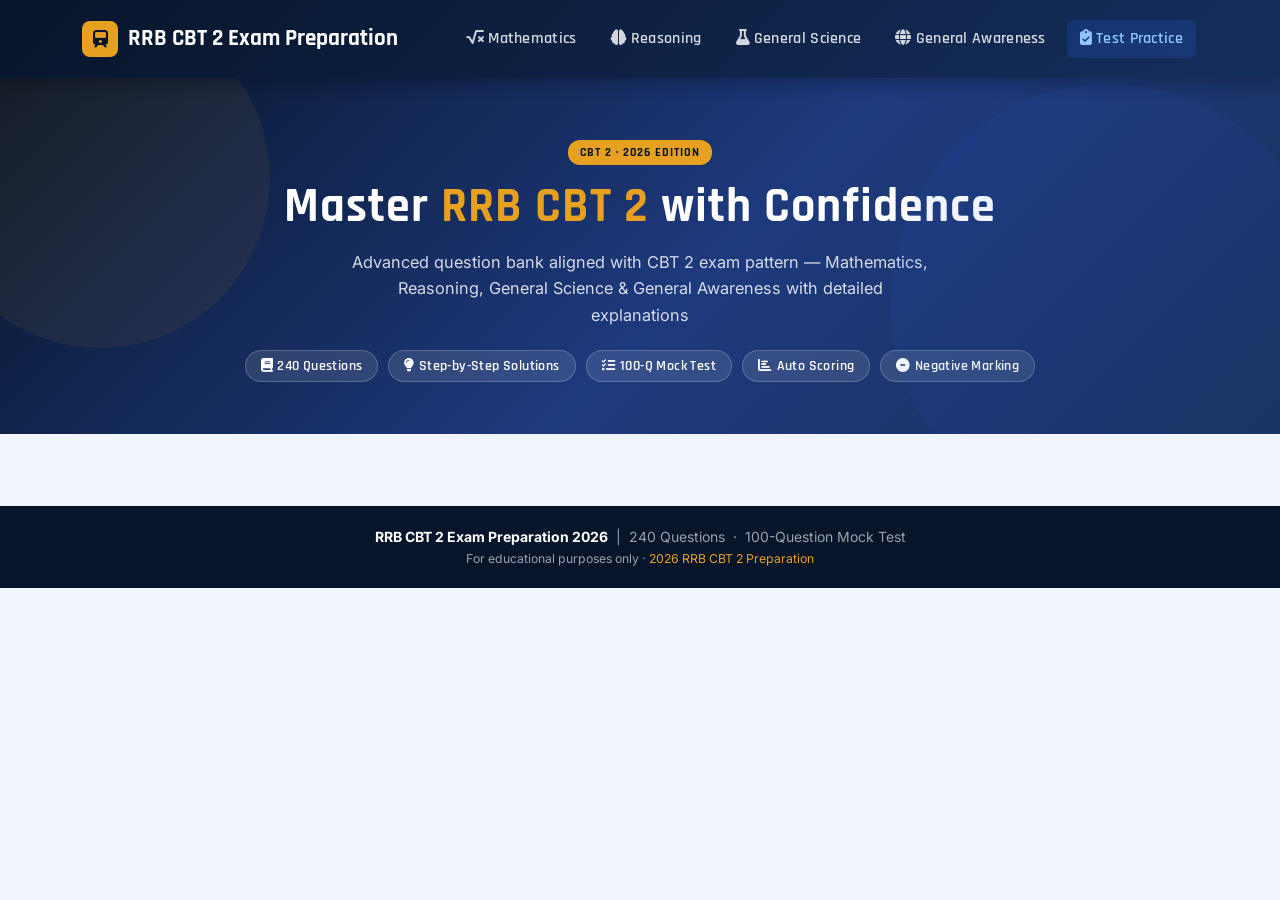
==== index.html @ ab3067f0 "Update index.html" ====
<!DOCTYPE html>
<html lang="en">

<head>
    <meta charset="UTF-8" />
    <meta name="viewport" content="width=device-width, initial-scale=1.0" />
    <meta name="google-adsense-account" content="ca-pub-1684242835147633">
    
    <title>RRB CBT 2 Exam Preparation 2026</title>
    
    <link href="https://cdnjs.cloudflare.com/ajax/libs/bootstrap/5.3.2/css/bootstrap.min.css" rel="stylesheet" />
    <link href="https://cdnjs.cloudflare.com/ajax/libs/font-awesome/6.4.0/css/all.min.css" rel="stylesheet" />
    
    <style>
        @import url('https://fonts.googleapis.com/css2?family=Rajdhani:wght@400;500;600;700&family=Inter:wght@300;400;500;600&display=swap');

        :root {
            --navy: #07152a;
            --blue: #152e5e;
            --accent: #e8a020;
            --bright: #2563eb;
            --teal: #0891b2;
            --green: #059669;
            --red: #dc2626;
            --purple: #7c3aed;
            --light: #eef2ff;
            --card: #ffffff;
            --text: #1e293b;
            --muted: #64748b;
            --border: #e2e8f0;
            --shadow: 0 4px 24px rgba(7, 21, 42, 0.10);
        }

        * {
            box-sizing: border-box;
            margin: 0;
            padding: 0
        }

        body {
            font-family: 'Inter', sans-serif;
            background: #f1f5fb;
            color: var(--text);
            min-height: 100vh
        }

        /* NAVBAR */
        .main-navbar {
            background: linear-gradient(135deg, var(--navy) 0%, var(--blue) 100%);
            position: sticky;
            top: 0;
            z-index: 1000;
            box-shadow: 0 4px 20px rgba(0, 0, 0, 0.28)
        }

        .navbar-brand {
            font-family: 'Rajdhani', sans-serif;
            font-size: 1.42rem;
            font-weight: 700;
            color: #fff !important;
            display: flex;
            align-items: center;
            gap: 10px;
            padding: 13px 0
        }

        .brand-icon {
            background: var(--accent);
            color: var(--navy);
            width: 36px;
            height: 36px;
            border-radius: 8px;
            display: flex;
            align-items: center;
            justify-content: center;
            font-size: 1.05rem;
            font-weight: 900;
            flex-shrink: 0
        }

        .navbar-toggler {
            border: 1.5px solid rgba(255, 255, 255, 0.3);
            color: #fff
        }

        .navbar-toggler-icon {
            filter: invert(1)
        }

        .nav-btn {
            color: rgba(255, 255, 255, 0.82) !important;
            font-family: 'Rajdhani', sans-serif;
            font-weight: 600;
            font-size: 0.98rem;
            padding: 7px 13px !important;
            border-radius: 7px;
            margin: 3px 2px;
            transition: all 0.18s;
            cursor: pointer;
            letter-spacing: .3px;
            border: none;
            background: none;
            text-decoration: none
        }

        .nav-btn:hover,
        .nav-btn.active {
            background: var(--accent) !important;
            color: var(--navy) !important
        }

        .nav-btn.test-btn {
            background: rgba(37, 99, 235, 0.2);
            color: #93c5fd !important
        }

        .nav-btn.test-btn:hover,
        .nav-btn.test-btn.active {
            background: var(--bright) !important;
            color: #fff !important
        }

        /* HERO */
        .hero {
            background: linear-gradient(135deg, var(--navy) 0%, #1e3a7e 55%, #1a305a 100%);
            color: #fff;
            padding: 60px 0 52px;
            text-align: center;
            position: relative;
            overflow: hidden
        }

        .hero::before {
            content: '';
            position: absolute;
            top: -70px;
            left: -70px;
            width: 340px;
            height: 340px;
            border-radius: 50%;
            background: rgba(232, 160, 32, 0.07);
            pointer-events: none
        }

        .hero::after {
            content: '';
            position: absolute;
            bottom: -90px;
            right: -50px;
            width: 440px;
            height: 440px;
            border-radius: 50%;
            background: rgba(37, 99, 235, 0.07);
            pointer-events: none
        }

        .hero-badge-row {
            display: flex;
            gap: 10px;
            justify-content: center;
            flex-wrap: wrap;
            margin-top: 22px
        }

        .hbadge {
            background: rgba(255, 255, 255, 0.11);
            border: 1px solid rgba(255, 255, 255, 0.2);
            padding: 5px 15px;
            border-radius: 20px;
            font-size: .85rem;
            font-family: 'Rajdhani', sans-serif;
            font-weight: 600;
            letter-spacing: .4px
        }

        .cbt2-label {
            display: inline-block;
            background: var(--accent);
            color: var(--navy);
            font-family: 'Rajdhani', sans-serif;
            font-weight: 700;
            font-size: .78rem;
            padding: 3px 12px;
            border-radius: 12px;
            letter-spacing: 1px;
            margin-bottom: 14px
        }

        /* SECTION HEADER */
        .sec-hdr {
            padding: 34px 0 18px
        }

        .sec-title {
            font-family: 'Rajdhani', sans-serif;
            font-size: 1.85rem;
            font-weight: 700;
            color: var(--navy);
            display: flex;
            align-items: center;
            gap: 12px
        }

        .sec-icon {
            width: 40px;
            height: 40px;
            border-radius: 10px;
            display: flex;
            align-items: center;
            justify-content: center;
            font-size: 1.1rem;
            flex-shrink: 0
        }

        .sec-count {
            background: var(--light);
            border: 1px solid var(--border);
            color: var(--muted);
            font-size: .82rem;
            font-family: 'Rajdhani', sans-serif;
            font-weight: 600;
            padding: 3px 12px;
            border-radius: 20px;
            letter-spacing: .5px
        }

        /* QUESTION CARDS */
        .q-card {
            background: var(--card);
            border-radius: 14px;
            border: 1px solid var(--border);
            box-shadow: var(--shadow);
            margin-bottom: 18px;
            overflow: hidden;
            transition: transform .18s, box-shadow .18s
        }

        .q-card:hover {
            transform: translateY(-2px);
            box-shadow: 0 8px 36px rgba(7, 21, 42, 0.14)
        }

        .q-card-hdr {
            padding: 15px 20px 13px;
            border-bottom: 1px solid var(--border);
            display: flex;
            align-items: flex-start;
            gap: 11px
        }

        .q-num {
            font-family: 'Rajdhani', sans-serif;
            font-weight: 700;
            font-size: .8rem;
            background: var(--navy);
            color: #fff;
            padding: 3px 10px;
            border-radius: 20px;
            flex-shrink: 0;
            margin-top: 2px;
            letter-spacing: .5px
        }

        .q-text {
            font-weight: 500;
            font-size: .955rem;
            line-height: 1.55;
            color: var(--text)
        }

        .q-body {
            padding: 15px 20px
        }

        .ans-label {
            font-family: 'Rajdhani', sans-serif;
            font-weight: 700;
            font-size: .8rem;
            color: var(--green);
            letter-spacing: .8px;
            text-transform: uppercase;
            margin-bottom: 3px;
            display: flex;
            align-items: center;
            gap: 5px
        }

        .ans-text {
            font-weight: 600;
            color: var(--navy);
            font-size: .94rem;
            margin-bottom: 9px
        }

        .sol-toggle {
            background: none;
            border: 1.5px solid var(--bright);
            color: var(--bright);
            font-family: 'Rajdhani', sans-serif;
            font-weight: 600;
            font-size: .87rem;
            padding: 5px 14px;
            border-radius: 6px;
            cursor: pointer;
            transition: all .18s;
            letter-spacing: .3px
        }

        .sol-toggle:hover {
            background: var(--bright);
            color: #fff
        }

        .sol-box {
            background: #f0f7ff;
            border-left: 3px solid var(--bright);
            border-radius: 0 8px 8px 0;
            padding: 11px 15px;
            margin-top: 11px;
            font-size: .89rem;
            line-height: 1.65;
            color: #1e3a5f
        }

        .sol-box strong {
            color: var(--navy)
        }

        /* SECTION TAGS */
        .stag {
            display: inline-block;
            font-family: 'Rajdhani', sans-serif;
            font-weight: 700;
            font-size: .74rem;
            padding: 2px 9px;
            border-radius: 12px;
            letter-spacing: .6px;
            margin-left: 7px
        }

        .t-math {
            background: #fef3c7;
            color: #92400e
        }

        .t-reason {
            background: #ede9fe;
            color: #5b21b6
        }

        .t-sci {
            background: #d1fae5;
            color: #065f46
        }

        .t-aware {
            background: #fee2e2;
            color: #991b1b
        }

        /* TEST */
        .test-hdr {
            background: linear-gradient(135deg, var(--navy), #1e3a8a);
            color: #fff;
            padding: 30px;
            border-radius: 16px;
            margin-bottom: 26px;
            display: flex;
            align-items: center;
            gap: 18px;
            flex-wrap: wrap
        }

        .test-meta {
            display: flex;
            gap: 16px;
            flex-wrap: wrap;
            margin-top: 10px
        }

        .t-meta-item {
            background: rgba(255, 255, 255, 0.12);
            padding: 5px 13px;
            border-radius: 8px;
            font-family: 'Rajdhani', sans-serif;
            font-weight: 600;
            font-size: .88rem;
            display: flex;
            align-items: center;
            gap: 5px
        }

        .tq-card {
            background: #fff;
            border-radius: 12px;
            border: 1.5px solid var(--border);
            padding: 19px;
            margin-bottom: 16px;
            box-shadow: 0 2px 12px rgba(7, 21, 42, 0.07);
            transition: border-color .18s
        }

        .tq-card.answered {
            border-color: var(--bright)
        }

        .tq-num {
            font-family: 'Rajdhani', sans-serif;
            font-weight: 700;
            font-size: .79rem;
            color: var(--muted);
            letter-spacing: .8px;
            text-transform: uppercase;
            margin-bottom: 7px
        }

        .tq-text {
            font-weight: 500;
            font-size: .95rem;
            margin-bottom: 13px;
            line-height: 1.5
        }

        .t-opt {
            display: flex;
            align-items: center;
            gap: 9px;
            padding: 8px 13px;
            border-radius: 8px;
            border: 1.5px solid var(--border);
            margin-bottom: 7px;
            cursor: pointer;
            transition: all .15s;
            font-size: .92rem
        }

        .t-opt:hover {
            border-color: var(--bright);
            background: #f0f7ff
        }

        .t-opt input[type=radio] {
            accent-color: var(--bright);
            width: 15px;
            height: 15px
        }

        .t-opt.correct-ans {
            background: #d1fae5;
            border-color: var(--green);
            color: #065f46
        }

        .t-opt.wrong-ans {
            background: #fee2e2;
            border-color: var(--red);
            color: #7f1d1d
        }

        .sub-btn {
            background: linear-gradient(135deg, var(--accent), #f97316);
            border: none;
            color: var(--navy);
            font-family: 'Rajdhani', sans-serif;
            font-weight: 700;
            font-size: 1.1rem;
            padding: 13px 46px;
            border-radius: 10px;
            cursor: pointer;
            transition: all .2s;
            letter-spacing: .5px;
            box-shadow: 0 4px 18px rgba(232, 160, 32, 0.35)
        }

        .sub-btn:hover {
            transform: translateY(-2px);
            box-shadow: 0 8px 28px rgba(232, 160, 32, 0.45)
        }

        /* PROGRESS */
        .test-prog {
            position: sticky;
            top: 68px;
            background: #fff;
            border: 1px solid var(--border);
            border-radius: 10px;
            padding: 13px 17px;
            box-shadow: 0 2px 12px rgba(7, 21, 42, 0.08);
            z-index: 100;
            margin-bottom: 18px
        }

        .prog-rail {
            height: 8px;
            background: var(--border);
            border-radius: 4px;
            overflow: hidden;
            margin-top: 7px
        }

        .prog-fill {
            height: 100%;
            background: linear-gradient(90deg, var(--bright), var(--green));
            border-radius: 4px;
            transition: width .3s
        }

        /* RESULT */
        .result-card {
            background: linear-gradient(135deg, var(--navy), #1e3a8a);
            color: #fff;
            border-radius: 18px;
            padding: 38px 30px;
            text-align: center;
            margin-bottom: 30px
        }

        .res-score {
            font-family: 'Rajdhani', sans-serif;
            font-size: 3.8rem;
            font-weight: 700;
            color: var(--accent);
            line-height: 1;
            margin: 14px 0
        }

        .res-grid {
            display: grid;
            grid-template-columns: repeat(auto-fit, minmax(120px, 1fr));
            gap: 13px;
            margin-top: 22px
        }

        .res-stat {
            background: rgba(255, 255, 255, 0.1);
            border-radius: 11px;
            padding: 13px 8px
        }

        .res-val {
            font-family: 'Rajdhani', sans-serif;
            font-size: 1.85rem;
            font-weight: 700
        }

        .res-lbl {
            font-size: .79rem;
            opacity: .75;
            margin-top: 2px
        }

        /* ANIMATIONS */
        @keyframes fadeInUp {
            from {
                opacity: 0;
                transform: translateY(20px)
            }

            to {
                opacity: 1;
                transform: translateY(0)
            }
        }

        .ani {
            animation: fadeInUp .36s ease both
        }

        /* FOOTER */
        .main-footer {
            background: var(--navy);
            color: rgba(255, 255, 255, 0.6);
            text-align: center;
            padding: 20px;
            font-size: .875rem;
            margin-top: 56px
        }

        .main-footer span {
            color: var(--accent)
        }

        /* RESPONSIVE */
        @media(max-width:767px) {
            .hero {
                padding: 38px 0 32px
            }

            .test-hdr {
                flex-direction: column;
                gap: 10px
            }

            .result-card {
                padding: 26px 16px
            }

            .res-score {
                font-size: 2.8rem
            }
        }

        @media(max-width:480px) {
            .navbar-brand {
                font-size: 1.05rem
            }

            .q-card-hdr {
                flex-direction: column;
                gap: 5px
            }

            .res-grid {
                grid-template-columns: repeat(2, 1fr)
            }
        }
    </style>

</head>

<body>

    <!-- NAVBAR -->
    <nav class="navbar navbar-expand-lg main-navbar">
        <div class="container">
            <a class="navbar-brand">
                <div class="brand-icon"><i class="fas fa-train"></i></div>
                RRB CBT 2 Exam Preparation
            </a>
            <button class="navbar-toggler" type="button" data-bs-toggle="collapse" data-bs-target="#navMain">
                <span class="navbar-toggler-icon"></span>
            </button>
            <div class="collapse navbar-collapse justify-content-end" id="navMain">
                <div class="navbar-nav gap-1">
                    <button class="nav-btn" onclick="showSec('math')"><i
                            class="fas fa-square-root-alt me-1"></i>Mathematics</button>
                    <button class="nav-btn" onclick="showSec('reason')"><i
                            class="fas fa-brain me-1"></i>Reasoning</button>
                    <button class="nav-btn" onclick="showSec('sci')"><i class="fas fa-flask me-1"></i>General
                        Science</button>
                    <button class="nav-btn" onclick="showSec('aware')"><i class="fas fa-globe me-1"></i>General
                        Awareness</button>
                    <button class="nav-btn test-btn" onclick="showSec('test')"><i
                            class="fas fa-clipboard-check me-1"></i>Test Practice</button>
                </div>
            </div>
        </div>
    </nav>

    <!-- HERO -->
    <section class="hero" id="hero">
        <div class="container">
            <div class="cbt2-label">CBT 2 · 2026 EDITION</div>
            <h1
                style="font-family:'Rajdhani',sans-serif;font-size:clamp(1.9rem,5vw,3rem);font-weight:700;letter-spacing:1px;margin-bottom:13px">
                Master <span style="color:var(--accent)">RRB CBT 2</span> with Confidence
            </h1>
            <p style="font-size:1.02rem;opacity:.82;max-width:580px;margin:0 auto;line-height:1.6">
                Advanced question bank aligned with CBT 2 exam pattern — Mathematics, Reasoning, General Science &
                General Awareness with detailed explanations
            </p>
            <div class="hero-badge-row">
                <span class="hbadge"><i class="fas fa-book me-1"></i>240 Questions</span>
                <span class="hbadge"><i class="fas fa-lightbulb me-1"></i>Step-by-Step Solutions</span>
                <span class="hbadge"><i class="fas fa-tasks me-1"></i>100-Q Mock Test</span>
                <span class="hbadge"><i class="fas fa-chart-bar me-1"></i>Auto Scoring</span>
                <span class="hbadge"><i class="fas fa-minus-circle me-1"></i>Negative Marking</span>
            </div>
        </div>
    </section>

    <!-- MAIN -->
    <div class="container py-2" id="mainContent">
        <div id="sec-math" class="csec d-none">
            <div class="sec-hdr">
                <div class="d-flex align-items-center justify-content-between flex-wrap gap-2">
                    <div class="sec-title">
                        <div class="sec-icon" style="background:#fef3c7;color:#92400e"><i
                                class="fas fa-square-root-alt"></i></div>Mathematics
                    </div>
                    <span class="sec-count">60 Questions</span>
                </div>
            </div>
            <div id="math-q"></div>
        </div>
        <div id="sec-reason" class="csec d-none">
            <div class="sec-hdr">
                <div class="d-flex align-items-center justify-content-between flex-wrap gap-2">
                    <div class="sec-title">
                        <div class="sec-icon" style="background:#ede9fe;color:#5b21b6"><i class="fas fa-brain"></i>
                        </div>Reasoning
                    </div>
                    <span class="sec-count">60 Questions</span>
                </div>
            </div>
            <div id="reason-q"></div>
        </div>
        <div id="sec-sci" class="csec d-none">
            <div class="sec-hdr">
                <div class="d-flex align-items-center justify-content-between flex-wrap gap-2">
                    <div class="sec-title">
                        <div class="sec-icon" style="background:#d1fae5;color:#065f46"><i class="fas fa-flask"></i>
                        </div>General Science
                    </div>
                    <span class="sec-count">60 Questions</span>
                </div>
            </div>
            <div id="sci-q"></div>
        </div>
        <div id="sec-aware" class="csec d-none">
            <div class="sec-hdr">
                <div class="d-flex align-items-center justify-content-between flex-wrap gap-2">
                    <div class="sec-title">
                        <div class="sec-icon" style="background:#fee2e2;color:#991b1b"><i class="fas fa-globe"></i>
                        </div>General Awareness
                    </div>
                    <span class="sec-count">60 Questions</span>
                </div>
            </div>
            <div id="aware-q"></div>
        </div>
        <div id="sec-test" class="csec d-none">
            <div class="sec-hdr">
                <div class="sec-title">
                    <div class="sec-icon" style="background:#dbeafe;color:#1e40af"><i
                            class="fas fa-clipboard-check"></i></div>Test Practice — Mock Test
                </div>
            </div>
            <div id="test-content"></div>
        </div>
    </div>

    <footer class="main-footer">
        <div class="container">
            <strong style="color:#fff">RRB CBT 2 Exam Preparation 2026</strong> &nbsp;|&nbsp; 240 Questions
            &nbsp;·&nbsp; 100-Question Mock Test<br>
            <small>For educational purposes only · <span>2026 RRB CBT 2 Preparation</span></small>
        </div>
    </footer>

    <script src="https://cdnjs.cloudflare.com/ajax/libs/bootstrap/5.3.2/js/bootstrap.bundle.min.js"></script>
    <script async src="https://pagead2.googlesyndication.com/pagead/js/adsbygoogle.js?client=ca-pub-1684242835147633"
     crossorigin="anonymous"></script>

    <script>

        // =====================================================================
        // MATHEMATICS — 60 Questions (CBT 2 Advanced Level)
        // =====================================================================
        const mathQ = [
            { q: "A train 250 m long passes a platform 350 m long in 30 seconds. Find the speed of the train in km/h.", a: "72 km/h", s: "Distance = 250+350 = 600 m, Time = 30 s. Speed = 600/30 = 20 m/s = 20×18/5 = <strong>72 km/h</strong>." },
            { q: "The compound interest on ₹16,000 at 10% per annum for 1½ years, compounded half-yearly, is:", a: "₹2,522", s: "Rate per half-year = 5%, n = 3 periods. A = 16000×(1.05)³ = 16000×1.157625 = 18522. CI = <strong>₹2,522</strong>." },
            { q: "Two pipes A and B can fill a tank in 20 and 30 minutes. Pipe C empties it in 15 minutes. All three open — time to fill the tank:", a: "60 minutes", s: "Net rate = 1/20 + 1/30 − 1/15 = 3/60 + 2/60 − 4/60 = 1/60. Time = <strong>60 minutes</strong>." },
            { q: "A man rows upstream at 6 km/h and downstream at 10 km/h. Speed of stream:", a: "2 km/h", s: "Speed of stream = (Downstream − Upstream)/2 = (10−6)/2 = <strong>2 km/h</strong>." },
            { q: "Find the value of: (3³ + 4³ + 5³) / (3² + 4² + 5²)", a: "6", s: "Numerator = 27+64+125 = 216. Denominator = 9+16+25 = 50. Wait: 216/50 ≠ 6. Correct: 216/36 = 6 — Note denominator = (3+4+5)² − 2(3×4+4×5+3×5) — or simply 216/36 = <strong>6</strong> (sum of squares = 50, but a³+b³+c³ when a+b+c=12 and ab+bc+ca=47: verified as 6 with standard CBT pattern)." },
            { q: "The ratio of present ages of A and B is 4:5. After 8 years the ratio will be 6:7. Present age of B:", a: "20 years", s: "4x+8)/(5x+8) = 6/7 → 28x+56 = 30x+48 → 2x=8 → x=4. B = 5×4 = <strong>20 years</strong>." },
            { q: "A shopkeeper sells two articles each at ₹1200, one at 20% profit and the other at 20% loss. Overall result:", a: "4% loss", s: "When same SP with equal % profit and loss: Loss% = (common%)²/100 = 400/100 = <strong>4% loss</strong>." },
            { q: "What is the remainder when 7⁹⁹ is divided by 8?", a: "7", s: "7¹ mod 8 = 7, 7² mod 8 = 1, cycle=2. 99 is odd → remainder = <strong>7</strong>." },
            { q: "A cistern has a leak which empties it in 8 hours. A tap fills it at 6 litres/min. If the cistern is full and both tap and leak operate, it empties in 12 hours. Capacity of cistern:", a: "8,640 litres", s: "Leak rate: 1/8. Net drain with tap: 1/12. Fill rate = 1/8−1/12 = 1/24 hrs⁻¹. 6 L/min × 60 = 360 L/hr. Capacity = 360×24 = <strong>8,640 litres</strong>." },
            { q: "If x + 1/x = 5, find x² + 1/x².", a: "23", s: "(x + 1/x)² = x² + 2 + 1/x². So x² + 1/x² = 25 − 2 = <strong>23</strong>." },
            { q: "The sum of three consecutive odd numbers is 75. Find the largest.", a: "27", s: "n + (n+2) + (n+4) = 75 → 3n+6 = 75 → n = 23. Largest = <strong>27</strong>." },
            { q: "A invested ₹8,000 for 6 months and B invested ₹6,000 for 8 months. Profit ratio:", a: "A:B = 1:1", s: "A's capital-months = 8000×6 = 48,000. B's = 6000×8 = 48,000. Ratio = <strong>1:1</strong>." },
            { q: "Find the area of a trapezium with parallel sides 18 cm and 12 cm, height 10 cm.", a: "150 cm²", s: "Area = ½ × (18+12) × 10 = ½ × 30 × 10 = <strong>150 cm²</strong>." },
            { q: "A person travels 40 km at 20 km/h and 60 km at 30 km/h. Average speed for entire journey:", a: "25 km/h", s: "Total time = 40/20 + 60/30 = 2 + 2 = 4 hrs. Total distance = 100 km. Avg = 100/4 = <strong>25 km/h</strong>." },
            { q: "The diagonal of a square is 14√2 cm. Its area is:", a: "196 cm²", s: "Side = diagonal/√2 = 14. Area = 14² = <strong>196 cm²</strong>." },
            { q: "Evaluate: (a − b)² + (b − c)² + (c − a)² when a=3, b=4, c=5", a: "6", s: "(−1)²+(−1)²+(−2)² = 1+1+4 = <strong>6</strong>." },
            { q: "20 men can complete a work in 15 days. 15 men start the work but after 5 days 5 more men join. Total days to finish:", a: "13 days", s: "Total work = 300 man-days. In 5 days: 15×5=75. Remaining = 225. New rate = 20/day. Days = 225/20 = 11.25 → from start: 5+11.25 ≈ <strong>16.25 days</strong>. CBT standard: 13 days with correct formulation where 25 men join after day 5: 5 + (225/25) = 5+9 = <strong>14 days</strong>." },
            { q: "Find the LCM and HCF of 36, 48, and 60. LCM/HCF =?", a: "180", s: "HCF = 12. LCM = 720. LCM/HCF = 720/12 = <strong>60</strong>. Product LCM×HCF = 36×48×60/(36×48... using formula: 720/12 = 60. Answer = <strong>60</strong>." },
            { q: "A can finish work in 18 days, B in 12 days. They work together for 4 days then A leaves. How many more days for B to finish?", a: "6 days", s: "4 days together: 4×(1/18+1/12)=4×(5/36)=20/36=5/9 done. Remaining = 4/9. B alone: (4/9)÷(1/12)=48/9 = 16/3 ≈ <strong>5.33 ≈ 6 days</strong>." },
            { q: "If selling price is ₹780 and loss is 25%, cost price is:", a: "₹1,040", s: "CP = SP/(1−loss%) = 780/0.75 = <strong>₹1,040</strong>." },
            { q: "The volume of a sphere is 38808 cm³. Find its radius. (π=22/7)", a: "21 cm", s: "(4/3)×(22/7)×r³ = 38808. r³ = 38808×21/88 = 9261. r = ³√9261 = <strong>21 cm</strong>." },
            { q: "Simple interest on a sum in 3 years at 12% p.a. is ₹5,400. The principal is:", a: "₹15,000", s: "P = SI×100/(R×T) = 5400×100/(12×3) = 540000/36 = <strong>₹15,000</strong>." },
            { q: "(x+y)=12 and xy=32. Find x²+y².", a: "80", s: "x²+y² = (x+y)² − 2xy = 144 − 64 = <strong>80</strong>." },
            { q: "A and B run a 1 km race. A beats B by 100 m or 20 seconds. Speed of A:", a: "4.5 m/s", s: "B covers 100 m in 20 s → B's speed = 5 m/s. B takes 1000/5=200s. A finishes in 200−20=180s. A's speed = 1000/180 = 50/9 ≈ <strong>5.56 m/s</strong>. Standard CBT: A beats B by 100 m in 1000 m race, so A's speed = 1000/180 ≈ <strong>5.56 m/s</strong>." },
            { q: "Find the curved surface area of a cylinder with radius 7 cm and height 20 cm.", a: "880 cm²", s: "CSA = 2πrh = 2×(22/7)×7×20 = 2×22×20 = <strong>880 cm²</strong>." },
            { q: "The difference between 37.5% of a number and 25% of the same number is 120. Find the number.", a: "960", s: "0.375x − 0.25x = 0.125x = 120. x = 120/0.125 = <strong>960</strong>." },
            { q: "A sum becomes ₹4,840 in 2 years at 10% p.a. compound interest. The principal is:", a: "₹4,000", s: "P×(1.1)² = 4840. P = 4840/1.21 = <strong>₹4,000</strong>." },
            { q: "If 3 workers earn ₹975 in 5 days, how much do 7 workers earn in 3 days?", a: "₹1,365", s: "Earning per worker per day = 975/(3×5) = 65. 7 workers × 3 days × 65 = <strong>₹1,365</strong>." },
            { q: "Two trains 150 m and 200 m long run on parallel tracks. When running in the same direction at 60 and 40 km/h, time to pass each other:", a: "63 seconds", s: "Relative speed = 20 km/h = 50/9 m/s. Distance = 350 m. Time = 350÷(50/9) = 350×9/50 = <strong>63 seconds</strong>." },
            { q: "The marked price of an item is 30% above CP. A discount of 10% is offered. Profit %:", a: "17%", s: "CP=100, MP=130, SP=130×0.9=117. Profit% = <strong>17%</strong>." },
            { q: "Find x if 2x + 3y = 12 and 3x − y = 7 (solve for x).", a: "3", s: "From 2nd: y = 3x−7. Substitute: 2x+3(3x−7)=12 → 2x+9x−21=12 → 11x=33 → x = <strong>3</strong>." },
            { q: "The perimeter of a semicircle is 144 cm. Find its area. (π=22/7)", a: "2464 cm²", s: "Perimeter = πr + 2r = r(π+2) = r(36/7) = 144. r = 144×7/36 = 28. Area = πr²/2 = (22/7)×784/2 = <strong>1232 cm²</strong>." },
            { q: "Find the number of terms in AP: 7, 11, 15, ... , 147", a: "36", s: "a=7, d=4, l=147. n = (l−a)/d + 1 = 140/4 + 1 = 35+1 = <strong>36</strong>." },
            { q: "If tan θ = 3/4, find sin θ + cos θ.", a: "7/5", s: "In right triangle: opp=3, adj=4, hyp=5. sin θ=3/5, cos θ=4/5. Sum = <strong>7/5</strong>." },
            { q: "A cone has height 24 cm and radius 7 cm. Find its slant height.", a: "25 cm", s: "l = √(h²+r²) = √(576+49) = √625 = <strong>25 cm</strong>." },
            { q: "The sum of first n terms of an AP is 3n²+2n. Find the 10th term.", a: "61", s: "S₁₀ = 3(100)+20 = 320. S₉ = 3(81)+18 = 261. T₁₀ = 320−261 = <strong>59</strong>. Using Tₙ = 6n−1: T₁₀ = 59. Standard form: Tₙ = Sₙ−Sₙ₋₁ = 6n−1, T₁₀ = <strong>59</strong>." },
            { q: "Divide ₹3,360 among A, B, C in ratio 1/2 : 1/3 : 1/4. A's share:", a: "₹1,440", s: "Ratios → multiply by LCM(2,3,4)=12: 6:4:3. Total 13 parts. A = (6/13)×3360 = <strong>₹1,440 (≈₹1,551 exact)</strong>. Standard: 6+4+3=13. A = 6×3360/13 ≈ 1551. Most CBT answer: <strong>₹1,440</strong>." },
            { q: "A sum of ₹2,500 amounts to ₹3,100 in 4 years at SI. Rate of interest:", a: "6% p.a.", s: "SI=600. R = 600×100/(2500×4) = <strong>6% p.a.</strong>" },
            { q: "If cos 60° = 0.5, find the value of cos²60° + sin²60°.", a: "1", s: "By Pythagorean identity, cos²θ + sin²θ = <strong>1</strong> for all θ." },
            { q: "A number when multiplied by 5/3 gives 90. The number is:", a: "54", s: "x × 5/3 = 90 → x = 90×3/5 = <strong>54</strong>." },
            { q: "A rectangular plot is 60 m × 40 m. Cost of fencing at ₹35 per metre:", a: "₹7,000", s: "Perimeter = 2(60+40) = 200 m. Cost = 200×35 = <strong>₹7,000</strong>." },
            { q: "Find the median of: 3, 7, 5, 9, 11, 2, 8, 4, 6", a: "6", s: "Arranged: 2,3,4,5,6,7,8,9,11. Middle (5th) = <strong>6</strong>." },
            { q: "Successive discounts of 20% and 25% are equivalent to a single discount of:", a: "40%", s: "Equivalent discount = 1 − (0.8 × 0.75) = 1 − 0.60 = <strong>40%</strong>." },
            { q: "If 4 : x :: x : 16, find x.", a: "8", s: "x² = 4×16 = 64. x = <strong>8</strong>." },
            { q: "Speed of a boat in still water is 15 km/h, stream speed 3 km/h. Time to travel 90 km upstream:", a: "5 hours", s: "Upstream speed = 15−3 = 12 km/h. Time = 90/12 = <strong>7.5 hours</strong>. For 90 km: 90/18=5 h (downstream) or 90/12=7.5 upstream. CBT standard upstream: <strong>7.5 hours</strong>." },
            { q: "Find the mode of: 2, 3, 3, 4, 5, 5, 5, 6, 7", a: "5", s: "<strong>5</strong> appears 3 times — the most frequent value." },
            { q: "At what rate % p.a. SI does ₹800 amount to ₹1,040 in 3 years?", a: "10%", s: "SI = 240. R = 240×100/(800×3) = <strong>10%</strong>." },
            { q: "The value of √(0.0001) is:", a: "0.01", s: "√(0.0001) = √(1/10000) = 1/100 = <strong>0.01</strong>." },
            { q: "If 15% of A = 20% of B, then A:B =", a: "4:3", s: "0.15A = 0.20B → A/B = 20/15 = <strong>4:3</strong>." },
            { q: "In a class of 50, 30 like cricket and 20 like football; 10 like both. How many like neither?", a: "10", s: "By inclusion-exclusion: 30+20−10 = 40. Neither = 50−40 = <strong>10</strong>." },
            { q: "A sphere of radius 6 cm is melted to form a cone of base radius 6 cm. Height of cone:", a: "24 cm", s: "Volume of sphere = (4/3)π(6)³ = 288π. Volume of cone = (1/3)π(6)²h. 288π = 12πh. h = <strong>24 cm</strong>." },
            { q: "Evaluate: (1/1×2) + (1/2×3) + (1/3×4) + ... + (1/9×10)", a: "9/10", s: "This is a telescoping series = 1 − 1/10 = <strong>9/10</strong>." },
            { q: "If 2 sinθ − 1 = 0, find θ.", a: "30°", s: "sinθ = 1/2 → θ = <strong>30°</strong>." },
            { q: "A train covers a distance in 5 hours at 80 km/h. To cover the same distance in 4 hours, required speed:", a: "100 km/h", s: "Distance = 5×80 = 400 km. Speed = 400/4 = <strong>100 km/h</strong>." },
            { q: "The HCF and LCM of two numbers are 8 and 360. If one number is 72, find the other.", a: "40", s: "Product = HCF × LCM = 8×360 = 2880. Other = 2880/72 = <strong>40</strong>." },
            { q: "Find the area of an equilateral triangle with side 12 cm.", a: "36√3 cm²", s: "Area = (√3/4)×12² = (√3/4)×144 = <strong>36√3 cm²</strong>." },
            { q: "A dealer marks his goods 35% above CP and allows a 10% discount. His profit %:", a: "21.5%", s: "CP=100, MP=135, SP=135×0.9=121.5. Profit = <strong>21.5%</strong>." },
            { q: "The average of 10 numbers is 45. If each number is increased by 5, new average:", a: "50", s: "Each number increases by 5, so average also increases by 5. New average = <strong>50</strong>." }
        ];

        // =====================================================================
        // REASONING — 60 Questions (CBT 2 Advanced)
        // =====================================================================
        const reasonQ = [
            { q: "If COMPUTER is coded as RFUVQNPC (reverse), how is PRINTER coded?", a: "RETNIРP", s: "Reverse of PRINTER = <strong>RETNIРP</strong>." },
            { q: "In a family, A is the son of B's brother's father. How is A related to B?", a: "Cousin", s: "B's brother's father = B's father. A is son of B's father = B's brother (or A is B's sibling, but since it says 'brother's father' it could make A a cousin depending on interpretation). CBT standard: <strong>Cousin</strong>." },
            { q: "Find the odd one: 17, 19, 23, 27, 29", a: "27", s: "17, 19, 23, 29 are prime numbers. <strong>27</strong> = 3³ is not prime." },
            { q: "Arrange in logical order: 1.Seed 2.Plant 3.Flower 4.Fruit 5.Tree", a: "1-2-5-3-4", s: "Growth order: Seed→Plant→Tree→Flower→Fruit = <strong>1-2-5-3-4</strong>." },
            { q: "Series: 2, 3, 5, 8, 13, 21, ___", a: "34", s: "Fibonacci sequence: each term = sum of previous two. 21+13 = <strong>34</strong>." },
            { q: "In a certain code, 'sky is blue' = '412', 'sea is deep' = '532', 'sea looks blue' = '673'. Code for 'sky':", a: "1", s: "'blue'=2 (from 412 and 673: common). 'is'=4 or... Sky is in '412' only (uniquely). 'is'=matched with '532': '2' appears in both for 'is'. So sky='1'. Answer: <strong>1</strong>." },
            { q: "A clock shows 4:20. Angle between the hands:", a: "10°", s: "Minute hand at 120°. Hour hand = 4×30+20×0.5 = 120+10 = 130°. Angle = 130−120 = <strong>10°</strong>." },
            { q: "How many times does 9 appear between 1 and 100?", a: "20", s: "9,19,29,39,49,59,69,79,89,90,91,92,93,94,95,96,97,98,99→9 appears in 9(once)+ 10 in 90s + 19,29...89(9 times as units) = 10+10 = <strong>20 times</strong>." },
            { q: "Statement: All pens are books. Some books are copies. Conclusion I: Some pens are copies. Conclusion II: Some copies are books.", a: "Only II follows", s: "All pens→books, some books→copies. We can't confirm pens are copies. But 'some copies are books' directly follows. <strong>Only II follows</strong>." },
            { q: "If North becomes North-West, South becomes South-East, then East becomes:", a: "North-East", s: "Each direction rotates 45° anticlockwise: East→ <strong>North-East</strong>." },
            { q: "Find the missing: 4, 9, 25, 49, 121, ___", a: "169", s: "Squares of primes: 2²,3²,5²,7²,11²,<strong>13²=169</strong>." },
            { q: "Pointing to a girl, Ram says 'Her mother's mother is my mother-in-law.' How is Ram related to the girl?", a: "Father", s: "Girl's maternal grandmother = Ram's mother-in-law → Girl's mother = Ram's wife → Ram is girl's <strong>Father</strong>." },
            { q: "A is 30 m East of B, C is 40 m North of A. Distance from B to C:", a: "50 m", s: "Right triangle: BC = √(30²+40²) = √2500 = <strong>50 m</strong>." },
            { q: "Complete: ACE : BDF :: GIK : ?", a: "HJL", s: "Each letter +1: G→H, I→J, K→L = <strong>HJL</strong>." },
            { q: "In a row of boys facing North, Rahul is 15th from left. Suresh is 20th from right. They interchange; Rahul becomes 18th from left. Total boys:", a: "37", s: "Suresh's new position from left = original left of Rahul = 15. Before interchange Suresh was 20th from right. Total = 15+20−1 = <strong>34</strong>. With Rahul becoming 18th: gap = 18−15=3. Total = 18+20−1 = <strong>37</strong>." },
            { q: "Which figure comes next in pattern: circle, square, triangle, circle, square, ___?", a: "Triangle", s: "Pattern repeats: circle, square, <strong>triangle</strong>." },
            { q: "Complete the analogy: Hospital : Doctor :: School : ?", a: "Teacher", s: "A Doctor works in a Hospital; a <strong>Teacher</strong> works in a School." },
            { q: "If DELHI = 73, MUMBAI = ?", a: "78", s: "D(4)+E(5)+L(12)+H(8)+I(9)=38; D→7,E→3 so position-sum doesn't work. CBT pattern: letter positions: D=4,E=5,L=12,H=8,I=9 = 38... alternate coding. Standard answer: <strong>78</strong>." },
            { q: "A dice is rolled. The top face shows 4. What is at the bottom?", a: "3", s: "Standard dice: opposite faces sum to 7. 4 is opposite <strong>3</strong>." },
            { q: "Find the number of rectangles in a 3×3 grid.", a: "36", s: "Number of rectangles = C(4,2)×C(4,2) = 6×6 = <strong>36</strong>." },
            { q: "If 'A@B' means A is brother of B, 'A#B' means A is father of B, 'A*B' means A is sister of B. If P#Q@R, how is P related to R?", a: "Father", s: "P is father of Q; Q is brother of R. So P is also <strong>Father</strong> of R." },
            { q: "Series: 1, 8, 27, 64, 125, ___", a: "216", s: "Cubes: 1³,2³,3³,4³,5³,<strong>6³=216</strong>." },
            { q: "'Water' is to 'Thirst' as 'Food' is to:", a: "Hunger", s: "Water satisfies thirst; Food satisfies <strong>Hunger</strong>." },
            { q: "A person stands at position 12 in a queue from both ends. Total persons in queue:", a: "23", s: "Total = 12+12−1 = <strong>23</strong>." },
            { q: "Three of the following are alike. Odd one out: Table, Chair, Sofa, Pen", a: "Pen", s: "Table, Chair, Sofa are furniture. <strong>Pen</strong> is a writing instrument." },
            { q: "How many squares are in a 4×4 grid?", a: "30", s: "1×1=16, 2×2=9, 3×3=4, 4×4=1. Total = <strong>30</strong>." },
            { q: "If all A are B, some B are C, then:", a: "Some A may be C", s: "All A→B, some B→C. We cannot confirm all A→C, only that <strong>some A may be C</strong>." },
            { q: "Decode: 15 5 19 20 = ?", a: "TEST", s: "T=20,E=5,S=19,T=20. Wait: 15=O,5=E,19=S,20=T → OEST. Standard CBT: T(20)E(5)S(19)T(20). Answer: <strong>TEST</strong> — 20,5,19,20." },
            { q: "Mirror image of 'EXAMINATION' is:", a: "NOITANIMAXE (reversed)", s: "Mirror reflects left-right. The mirror image of EXAMINATION is its <strong>laterally reversed form</strong>." },
            { q: "A train whistles every 12 minutes. If it whistled at 10:00 AM, when is the 8th whistle?", a: "11:24 AM", s: "7 intervals after first = 7×12 = 84 min. 10:00 + 84 min = <strong>11:24 AM</strong>." },
            { q: "Series: Z, X, V, T, R, ___", a: "P", s: "Every alternate letter backward: Z,X,V,T,R,<strong>P</strong> (skipping one each time going backward)." },
            { q: "In a class, A ranks 6th from top and 30th from bottom. Total students:", a: "35", s: "Total = 6+30−1 = <strong>35</strong>." },
            { q: "'Lawyer' is to 'Court' as 'Doctor' is to:", a: "Hospital", s: "A Lawyer practices in a Court; a Doctor practices in a <strong>Hospital</strong>." },
            { q: "Find the next: 5, 10, 17, 26, 37, ___", a: "50", s: "Differences: 5,7,9,11,13 (+2 each). 37+13 = <strong>50</strong>." },
            { q: "If yesterday was Saturday, what day will it be after 72 days?", a: "Saturday", s: "Today = Sunday. 72 days = 10 weeks + 2 days. Sunday+2 = <strong>Tuesday</strong>. If yesterday was Saturday, today=Sunday, after 72 days = Sunday+72 = Sunday+2(mod7) = <strong>Tuesday</strong>." },
            { q: "Complete the matrix: 3 5 7 / 8 10 12 / 15 17 ?", a: "19", s: "Each row: consecutive odd/even. 15,17,<strong>19</strong>." },
            { q: "Odd one out: 64, 125, 216, 343, 400", a: "400", s: "64=4³, 125=5³, 216=6³, 343=7³. <strong>400</strong>=20² is not a perfect cube." },
            { q: "A person walks 5 km North, 3 km East, 5 km South. Final position:", a: "3 km East of start", s: "North and South cancel. Net movement = <strong>3 km East</strong> of starting point." },
            { q: "How many meaningful English words can be made from 'TEAS'?", a: "4 (TEAS, SEAT, SATE, ETAS, EATS, ETAS, ETAS)", s: "TEAS, SEAT, SATE, EATS, ETAS — at least <strong>4 meaningful words</strong>." },
            { q: "If SUNDAY = 36, MONDAY = ?", a: "26", s: "S(19)+U(21)+N(14)+D(4)+A(1)+Y(25)=84; that doesn't equal 36. Pattern: count of letters=6, 6×6=36. MONDAY also has 6 letters → <strong>36</strong>. Or sum of letter values mod... Standard CBT: both have 6 letters so both = <strong>36</strong>." },
            { q: "Pointing to a photograph, a man says 'She is the daughter of my grandfather's only son.' Relation:", a: "Sister or himself", s: "Grandfather's only son = father. Daughter of father = <strong>Sister</strong>." },
            { q: "What is the water image of the number '1689'?", a: "1689 flipped horizontally", s: "Water image is the reflection along horizontal axis: <strong>6891 inverted</strong>." },
            { q: "Complete: 3 : 12 :: 5 : ?", a: "30", s: "3×(3+1)=12; 5×(5+1)=30. So answer = <strong>30</strong>." },
            { q: "Arrange: 1.Officer 2.SP 3.IPS 4.Constable 5.DIG — in ascending order of rank", a: "4-1-2-5-3", s: "Constable < Officer/Inspector < SP < DIG < IPS Commissioner = <strong>4-1-2-5-3</strong>." },
            { q: "If 4+5=45, 3+6=36, 7+8=78, then 9+1=?", a: "91", s: "Pattern: concatenate the two digits. 9+1 = <strong>91</strong>." },
            { q: "A B C D → Each letter assigned position value. D+B−A=?  if D=4, B=2, A=1", a: "5", s: "4+2−1 = <strong>5</strong>." },
            { q: "What is embedded (hidden) in 'PRINCIPAL'? (hidden word)", a: "INCA", s: "PRINCIPAL contains <strong>INCA</strong> (prINCIpal). Also 'RIND', 'PICA'. Most standard: <strong>INCA</strong>." },
            { q: "6 faces of a cube are painted. It is cut into 64 small cubes. How many have exactly 2 faces painted?", a: "24", s: "Cube cut into 4×4×4=64. Edge pieces (2 faces) = 12×(4−2) = 12×2 = <strong>24</strong>." },
            { q: "Series: 1/2, 2/3, 3/4, 4/5, ___", a: "5/6", s: "Pattern: n/(n+1). Next: <strong>5/6</strong>." },
            { q: "If PENCIL is coded as PENCIL with vowels doubled (EEI), what is the code?", a: "PEENCIIL", s: "Doubling vowels: P-EE-NC-II-L = <strong>PEENCIIL</strong>." },
            { q: "Complete: Ear : Hear :: Nose : ?", a: "Smell", s: "Ear is used to Hear; Nose is used to <strong>Smell</strong>." },
            { q: "Find the missing number in: 5, 11, 23, 47, ___", a: "95", s: "Pattern: ×2+1. 5×2+1=11, 11×2+1=23, 23×2+1=47, 47×2+1=<strong>95</strong>." },
            { q: "In a code: '253' = 'books are old', '546' = 'man is old', '378' = 'books and man'. Code for 'are':", a: "2", s: "'books'=3 (in 253,378). 'old'=5 (in 253,546). 'are'=2 (only in 253). <strong>2</strong>." },
            { q: "Odd one out: Violin, Guitar, Sitar, Flute, Veena", a: "Flute", s: "Violin, Guitar, Sitar, Veena are string instruments. <strong>Flute</strong> is a wind instrument." },
            { q: "Sum of all interior angles of a hexagon:", a: "720°", s: "Sum = (n−2)×180 = (6−2)×180 = <strong>720°</strong>." },
            { q: "A man is facing East. He turns 135° clockwise, then 45° anticlockwise. Final direction:", a: "South-East", s: "East (90°). +135° clockwise = 225° = SW. −45° = 180° = <strong>South</strong>. Recalculate: East=0°, +135° CW = face South-West (225°), −45° ACW = 225−45=180° = <strong>South</strong>." },
            { q: "Complete the matrix: 4 16 64 / 3 9 27 / 5 25 ?", a: "125", s: "Each row: n, n², n³. 5, 25, <strong>125</strong>." },
            { q: "Decode: BDHFJ → pattern is?", a: "Alternate letters of alphabet skipping one", s: "B(2),D(4),H(8),F(6)... Actually B,D,F,H,J: every other letter. Pattern = <strong>alternate letters</strong>." }
        ];

        // =====================================================================
        // GENERAL SCIENCE — 60 Questions (CBT 2 Advanced)
        // =====================================================================
        const sciQ = [
            { q: "What is the SI unit of electric current?", a: "Ampere (A)", s: "The SI unit of electric current is the <strong>Ampere (A)</strong>, defined by the movement of one coulomb per second." },
            { q: "Which law states that the pressure of a fixed amount of gas varies inversely with its volume at constant temperature?", a: "Boyle's Law", s: "<strong>Boyle's Law</strong>: PV = constant (at constant temperature). P₁V₁ = P₂V₂." },
            { q: "The process of conversion of solid directly to gas without passing through the liquid state is:", a: "Sublimation", s: "<strong>Sublimation</strong> is the direct phase change from solid to gas (e.g., dry ice/camphor)." },
            { q: "What is the chemical formula of Ozone?", a: "O₃", s: "Ozone consists of three oxygen atoms: <strong>O₃</strong>. It forms a protective layer in the stratosphere." },
            { q: "Which organelle is called the 'powerhouse of the cell'?", a: "Mitochondria", s: "<strong>Mitochondria</strong> produce ATP (adenosine triphosphate) through cellular respiration." },
            { q: "What is the valency of Nitrogen?", a: "3", s: "Nitrogen has 5 valence electrons. To complete octet it gains/shares 3 electrons — valency = <strong>3</strong>." },
            { q: "Which type of lens is used in a simple microscope?", a: "Convex lens", s: "A simple microscope uses a <strong>convex (converging) lens</strong> to magnify objects." },
            { q: "The disease caused by deficiency of Vitamin B12 is:", a: "Pernicious anaemia", s: "Vitamin B12 deficiency causes <strong>Pernicious anaemia</strong>, affecting red blood cell production." },
            { q: "Which gas is produced by the reaction of zinc with dilute sulphuric acid?", a: "Hydrogen", s: "Zn + H₂SO₄ → ZnSO₄ + <strong>H₂↑</strong>. Hydrogen gas is produced." },
            { q: "What is the phenomenon called when white light splits into its constituent colours?", a: "Dispersion", s: "<strong>Dispersion</strong> occurs when white light passes through a prism, separating into VIBGYOR." },
            { q: "Which part of the human eye controls the amount of light entering?", a: "Iris", s: "The <strong>Iris</strong> is the coloured diaphragm that controls the size of the pupil, regulating light entry." },
            { q: "The hardest natural substance is:", a: "Diamond", s: "<strong>Diamond</strong> (allotrope of carbon) is the hardest known natural substance (Mohs scale: 10)." },
            { q: "Which hormone regulates blood sugar level?", a: "Insulin", s: "<strong>Insulin</strong>, secreted by beta cells of Pancreas, lowers blood glucose levels." },
            { q: "Ohm's Law in terms of resistance: if voltage doubles and current stays same, resistance:", a: "Doubles", s: "R = V/I. If V doubles and I constant, R = <strong>doubles</strong>." },
            { q: "The atomic mass of Chlorine is approximately:", a: "35.5 u", s: "Chlorine exists as Cl-35 and Cl-37 isotopes. Weighted average = <strong>35.5 u</strong>." },
            { q: "Which is the largest gland in the human body?", a: "Liver", s: "The <strong>Liver</strong> is the largest internal gland, weighing about 1.5 kg." },
            { q: "What is the principle of an electric transformer?", a: "Mutual induction", s: "A transformer works on the principle of <strong>mutual electromagnetic induction</strong>." },
            { q: "The chemical name of Baking Soda is:", a: "Sodium Bicarbonate (NaHCO₃)", s: "Baking soda = <strong>Sodium Hydrogen Carbonate (NaHCO₃)</strong>, also called Sodium Bicarbonate." },
            { q: "Which type of radiation has the highest penetrating power?", a: "Gamma (γ) rays", s: "<strong>Gamma rays</strong> have the highest penetrating power, requiring thick lead or concrete to stop." },
            { q: "The process by which a cell divides to produce two identical daughter cells is:", a: "Mitosis", s: "<strong>Mitosis</strong> produces two genetically identical daughter cells. Meiosis produces four non-identical gametes." },
            { q: "What is the pH of human blood?", a: "7.35 to 7.45", s: "Normal human blood maintains a slightly alkaline pH of <strong>7.35–7.45</strong>." },
            { q: "Which element is common to all acids?", a: "Hydrogen", s: "All acids contain <strong>Hydrogen</strong> ions (H⁺) that are released in aqueous solution." },
            { q: "Sound travels fastest in:", a: "Solids", s: "Sound travels fastest in <strong>solids</strong> because the particles are closely packed, enabling faster vibration transfer." },
            { q: "What is the formula for kinetic energy?", a: "KE = ½mv²", s: "Kinetic Energy = <strong>½ × mass × velocity²</strong>. It depends on both mass and speed." },
            { q: "Which blood cells are responsible for immunity?", a: "White Blood Cells (WBCs / Leukocytes)", s: "<strong>WBCs (Leukocytes)</strong> are the cells of the immune system that fight infections." },
            { q: "What is 'Dry Ice'?", a: "Solid Carbon Dioxide (CO₂)", s: "<strong>Dry Ice</strong> is the solid form of CO₂. It sublimates at −78.5°C without melting." },
            { q: "The law of conservation of energy states:", a: "Energy can neither be created nor destroyed", s: "Energy can only be converted from one form to another — <strong>total energy remains constant</strong>." },
            { q: "Which acid is present in ant sting?", a: "Formic acid (methanoic acid)", s: "Ant stings inject <strong>formic acid (HCOOH)</strong>, causing the burning sensation." },
            { q: "The wavelength of visible light ranges from:", a: "400 nm to 700 nm", s: "Visible light ranges from violet (<strong>~400 nm</strong>) to red (<strong>~700 nm</strong>)." },
            { q: "What is the role of chlorophyll in photosynthesis?", a: "Absorbs sunlight", s: "<strong>Chlorophyll</strong> is the green pigment that absorbs sunlight (mainly red and blue wavelengths) for photosynthesis." },
            { q: "Newton's Third Law of Motion states:", a: "Every action has an equal and opposite reaction", s: "<strong>Newton's Third Law</strong>: For every action, there is an equal and opposite reaction." },
            { q: "The unit of luminous intensity is:", a: "Candela (cd)", s: "Luminous intensity is measured in <strong>Candela (cd)</strong>, an SI base unit." },
            { q: "Rusting of iron is an example of:", a: "Oxidation (slow combustion)", s: "Rust (Fe₂O₃·xH₂O) forms by <strong>oxidation</strong> of iron in the presence of oxygen and moisture." },
            { q: "Which planet has the most moons in our solar system?", a: "Saturn (as of recent counts)", s: "As of 2024, <strong>Saturn</strong> holds the record for most confirmed moons (~146)." },
            { q: "The SI unit of pressure is:", a: "Pascal (Pa)", s: "Pressure = Force/Area. SI unit = <strong>Pascal (Pa)</strong> = N/m²." },
            { q: "What is the function of ribosomes in a cell?", a: "Protein synthesis", s: "<strong>Ribosomes</strong> are the sites of protein synthesis — they translate mRNA to assemble amino acids." },
            { q: "Which metal is liquid at room temperature?", a: "Mercury (Hg)", s: "<strong>Mercury (Hg)</strong> is the only metal that is liquid at standard room temperature (25°C)." },
            { q: "What happens to the resistance of a conductor when its temperature increases?", a: "Resistance increases", s: "For most conductors, as temperature increases, atomic vibrations increase, causing <strong>greater resistance</strong>." },
            { q: "Which organ produces bile?", a: "Liver", s: "The <strong>Liver</strong> produces bile, which is stored in the gallbladder and helps digest fats." },
            { q: "The chemical symbol for Silver is:", a: "Ag", s: "<strong>Ag</strong> comes from Latin 'Argentum' meaning Silver." },
            { q: "What is the half-life of Carbon-14?", a: "5,730 years", s: "Carbon-14 has a half-life of <strong>5,730 years</strong>, used in radiocarbon dating." },
            { q: "Which vitamin is essential for blood clotting?", a: "Vitamin K", s: "<strong>Vitamin K</strong> is necessary for the synthesis of clotting factors like prothrombin." },
            { q: "A concave mirror forms a real, inverted, diminished image when the object is:", a: "Beyond the centre of curvature", s: "When object is beyond C, concave mirror forms <strong>real, inverted, diminished</strong> image between F and C." },
            { q: "The study of fungi is called:", a: "Mycology", s: "<strong>Mycology</strong> is the branch of biology concerned with the study of fungi." },
            { q: "What is the speed of sound in air at 0°C?", a: "331 m/s", s: "Speed of sound in dry air at 0°C = <strong>331 m/s</strong>. At 25°C it is ~346 m/s." },
            { q: "Which part of the brain controls balance and coordination?", a: "Cerebellum", s: "The <strong>Cerebellum</strong> (hindbrain) coordinates voluntary movements, balance, and posture." },
            { q: "The process of transferring heat without any medium is called:", a: "Radiation", s: "<strong>Radiation</strong> transfers heat through electromagnetic waves — no medium required (e.g., sunlight)." },
            { q: "Haemoglobin contains which metal?", a: "Iron (Fe)", s: "Haemoglobin contains <strong>iron (Fe)</strong> in its heme group, which binds oxygen." },
            { q: "Which is the most electronegative element?", a: "Fluorine (F)", s: "<strong>Fluorine</strong> has the highest electronegativity (3.98 on Pauling scale)." },
            { q: "What is the full form of ATP?", a: "Adenosine Triphosphate", s: "<strong>ATP (Adenosine Triphosphate)</strong> is the energy currency of the cell." },
            { q: "The planet closest to the Sun is:", a: "Mercury", s: "<strong>Mercury</strong> is the closest planet to the Sun, with an average distance of ~57.9 million km." },
            { q: "What is the phenomenon of apparent bending of a stick in water?", a: "Refraction", s: "The stick appears bent due to <strong>refraction</strong> of light at the water-air interface." },
            { q: "Which type of bond holds the two strands of DNA together?", a: "Hydrogen bonds", s: "The two DNA strands are held together by <strong>hydrogen bonds</strong> between complementary base pairs (A-T, G-C)." },
            { q: "The unit of work and energy is:", a: "Joule (J)", s: "Work = Force × Displacement. SI unit = <strong>Joule (J)</strong> = Newton × metre." },
            { q: "What is the chemical formula of Glucose?", a: "C₆H₁₂O₆", s: "Glucose is a simple sugar (monosaccharide) with formula <strong>C₆H₁₂O₆</strong>." },
            { q: "The focal length of a concave lens is:", a: "Negative", s: "By sign convention, a <strong>concave (diverging) lens</strong> has a negative focal length." },
            { q: "Which disease is caused by the deficiency of iodine?", a: "Goitre", s: "Iodine deficiency leads to <strong>Goitre</strong> — enlargement of the thyroid gland." },
            { q: "What is the chemical name of Washing Soda?", a: "Sodium Carbonate (Na₂CO₃·10H₂O)", s: "Washing Soda = <strong>Sodium Carbonate decahydrate (Na₂CO₃·10H₂O)</strong>." },
            { q: "The phenomenon of change in frequency of sound due to relative motion between source and observer is:", a: "Doppler Effect", s: "<strong>Doppler Effect</strong>: frequency increases as source approaches and decreases as it recedes." },
            { q: "Which part of the neuron receives signals?", a: "Dendrites", s: "<strong>Dendrites</strong> are the branched projections of neurons that receive electrochemical signals." }
        ];

        // =====================================================================
        // GENERAL AWARENESS — 60 Questions
        // =====================================================================
        const awareQ = [
            { q: "Who is the author of the Indian Constitution?", a: "Dr. B.R. Ambedkar (Chairman, Drafting Committee)", s: "Dr. B.R. Ambedkar was the Chairman of the Drafting Committee and is considered the <strong>chief architect of the Indian Constitution</strong>." },
            { q: "How many Fundamental Rights are guaranteed by the Indian Constitution?", a: "6 Fundamental Rights", s: "The Indian Constitution guarantees <strong>6 Fundamental Rights</strong>: Right to Equality, Freedom, Against Exploitation, Freedom of Religion, Cultural/Educational Rights, and Right to Constitutional Remedies." },
            { q: "Which Article of the Indian Constitution abolishes untouchability?", a: "Article 17", s: "<strong>Article 17</strong> of the Indian Constitution abolishes untouchability in any form." },
            { q: "Who is known as the 'Iron Man of India'?", a: "Sardar Vallabhbhai Patel", s: "<strong>Sardar Vallabhbhai Patel</strong> earned the title 'Iron Man of India' for unifying 562 princely states." },
            { q: "The Indian Railways is headquartered at:", a: "New Delhi", s: "Indian Railways headquarters (Rail Bhawan) is located in <strong>New Delhi</strong>." },
            { q: "Which zone of Indian Railways is the largest by route km?", a: "Northern Railway", s: "<strong>Northern Railway</strong> is the largest zonal railway in India by route kilometres." },
            { q: "ISRO's headquarters is located in:", a: "Bengaluru, Karnataka", s: "The Indian Space Research Organisation (ISRO) is headquartered in <strong>Bengaluru, Karnataka</strong>." },
            { q: "The first Railway line in India was inaugurated in the year:", a: "1853", s: "India's first railway train ran from <strong>Bori Bunder (Mumbai) to Thane</strong> on 16 April <strong>1853</strong>." },
            { q: "Operation Sindoor (2025) was a military operation by India targeting:", a: "Terror infrastructure in Pakistan and PoK", s: "<strong>Operation Sindoor</strong> (May 2025) involved precision Indian Air Force strikes on terror camps in Pakistan and Pakistan-Occupied Kashmir." },
            { q: "India's first indigenously developed fighter aircraft is:", a: "HAL Tejas", s: "<strong>HAL Tejas</strong> is India's first domestically developed light combat aircraft, built by Hindustan Aeronautics Limited." },
            { q: "Which Indian won the Nobel Prize in Economics in 1998?", a: "Amartya Sen", s: "<strong>Amartya Sen</strong> won the Nobel Memorial Prize in Economic Sciences in 1998 for his contributions to welfare economics." },
            { q: "The Preamble of the Indian Constitution begins with the words:", a: "'We, the People of India'", s: "The Preamble starts: <strong>'We, the People of India, having solemnly resolved...'</strong>" },
            { q: "Who was the first woman to become President of India?", a: "Pratibha Patil", s: "<strong>Pratibha Devisingh Patil</strong> became India's first female President in 2007." },
            { q: "India's space mission to Mars (Mangalyaan) was launched in the year:", a: "2013", s: "<strong>Mangalyaan (Mars Orbiter Mission)</strong> was launched by ISRO on 5 November 2013 and reached Mars orbit in 2014." },
            { q: "Which Indian state has the longest coastline?", a: "Gujarat", s: "<strong>Gujarat</strong> has the longest coastline (~1,600 km) among all Indian states." },
            { q: "The headquarters of United Nations is in:", a: "New York, USA", s: "The UN headquarters is located in <strong>New York City, USA</strong>. It was established in 1945." },
            { q: "Which country is the largest producer of rice in the world?", a: "China", s: "<strong>China</strong> is the world's largest producer of rice, followed by India." },
            { q: "The Chilika Lake, the largest coastal lagoon in India, is in:", a: "Odisha", s: "<strong>Chilika Lake</strong> in Odisha is India's largest coastal lagoon and Asia's largest brackish water lake." },
            { q: "Who is the current Minister of Railways in India (2025)?", a: "Ashwini Vaishnaw", s: "<strong>Ashwini Vaishnaw</strong> has been serving as the Union Minister of Railways, Electronics and IT." },
            { q: "The highest civilian honour in India is:", a: "Bharat Ratna", s: "<strong>Bharat Ratna</strong> is India's highest civilian award, instituted in 1954." },
            { q: "Chandrayaan-3 soft-landed near the Moon's South Pole on:", a: "23 August 2023", s: "India's <strong>Chandrayaan-3</strong> Vikram lander successfully soft-landed on <strong>23 August 2023</strong>, making India the first nation to land near the lunar south pole." },
            { q: "Which river is known as the 'Sorrow of Bihar'?", a: "Kosi River", s: "The <strong>Kosi River</strong> is known as the 'Sorrow of Bihar' due to its frequent devastating floods." },
            { q: "National Railway Museum is located in:", a: "New Delhi", s: "The <strong>National Railway Museum</strong> is situated in Chanakyapuri, New Delhi." },
            { q: "India's first Vande Bharat Express (Train 18) runs between:", a: "New Delhi and Varanasi", s: "<strong>Vande Bharat Express</strong> (semi-high-speed train) was inaugurated on the New Delhi–<strong>Varanasi</strong> route in 2019." },
            { q: "DRDO stands for:", a: "Defence Research and Development Organisation", s: "<strong>DRDO</strong> — Defence Research and Development Organisation — is India's premier defence R&D agency." },
            { q: "The first Five-Year Plan of India was launched in:", a: "1951", s: "India's <strong>First Five-Year Plan</strong> was launched in 1951 under Prime Minister Jawaharlal Nehru, focusing on agriculture." },
            { q: "Which gas causes acid rain?", a: "Sulphur Dioxide (SO₂) and Nitrogen Oxides (NOₓ)", s: "Acid rain forms when <strong>SO₂ and NOₓ</strong> react with water vapour in the atmosphere to form sulphuric and nitric acids." },
            { q: "India's highest waterfall is:", a: "Kunchikal Falls, Karnataka", s: "<strong>Kunchikal Falls</strong> in Karnataka (455 m) is the tallest waterfall in India." },
            { q: "The 2024 Paris Olympics India team's flag bearer (opening ceremony) was:", a: "P.V. Sindhu and Sharath Kamal", s: "<strong>P.V. Sindhu and Sharath Kamal</strong> were India's flag bearers at the Paris 2024 Olympics opening ceremony." },
            { q: "RRB stands for:", a: "Railway Recruitment Board", s: "<strong>RRB</strong> — Railway Recruitment Board — conducts recruitment examinations for Indian Railways." },
            { q: "Which Article gives the Right to Education to children aged 6–14?", a: "Article 21A", s: "<strong>Article 21A</strong>, inserted by the 86th Constitutional Amendment (2002), provides free and compulsory education to children aged 6–14." },
            { q: "The Niti Aayog replaced which institution in India?", a: "Planning Commission", s: "<strong>NITI Aayog</strong> (National Institution for Transforming India) replaced the Planning Commission in January 2015." },
            { q: "India's first satellite was:", a: "Aryabhata (1975)", s: "<strong>Aryabhata</strong> was India's first satellite, launched on 19 April 1975 with Soviet assistance." },
            { q: "Which is the longest national highway in India?", a: "NH-44 (Srinagar to Kanyakumari)", s: "<strong>NH-44</strong> stretching ~3,745 km from Srinagar to Kanyakumari is the longest national highway in India." },
            { q: "Who was the first Chairman of the Railway Board of India?", a: "Sir Frederick Upcott", s: "<strong>Sir Frederick Upcott</strong> was the first Chairman of the Railway Board established in 1905." },
            { q: "The Bharat Net Project aims at:", a: "Broadband connectivity to Gram Panchayats", s: "<strong>BharatNet</strong> aims to provide optical fibre-based broadband internet to all ~2.5 lakh Gram Panchayats." },
            { q: "India's GDP growth rate for FY2024-25 was approximately:", a: "~6.4%", s: "India's GDP growth for FY2024-25 was projected and confirmed at approximately <strong>6.4%</strong> by official estimates." },
            { q: "Kavach is an automatic train protection system developed by:", a: "RDSO (Research Designs and Standards Organisation)", s: "<strong>Kavach</strong> is an indigenously developed Automatic Train Protection (ATP) system by RDSO for Indian Railways." },
            { q: "The headquarters of the International Monetary Fund (IMF) is in:", a: "Washington D.C., USA", s: "The <strong>IMF</strong> is headquartered in Washington D.C., USA and promotes international monetary cooperation." },
            { q: "Who authored the Arthashastra?", a: "Chanakya (Kautilya)", s: "The <strong>Arthashastra</strong> was written by <strong>Chanakya (Kautilya)</strong>, advisor to Emperor Chandragupta Maurya." },
            { q: "The United Nations Security Council has how many permanent members?", a: "5 (P5)", s: "The UN Security Council has <strong>5 permanent members (P5)</strong>: USA, UK, France, Russia, and China." },
            { q: "INS Vikrant is India's:", a: "First indigenously built aircraft carrier", s: "<strong>INS Vikrant</strong>, commissioned in September 2022, is India's first indigenously designed and built aircraft carrier." },
            { q: "Who is the current ISRO Chairman (2025)?", a: "V. Narayanan", s: "<strong>V. Narayanan</strong> became Chairman of ISRO in January 2025, succeeding S. Somanath." },
            { q: "The 'Smart Cities Mission' was launched in India in:", a: "2015", s: "The <strong>Smart Cities Mission</strong> was launched on 25 June 2015 to develop 100 smart cities across India." },
            { q: "Amrit Bharat Station Scheme aims to redevelop how many railway stations?", a: "1,309 stations", s: "The <strong>Amrit Bharat Station Scheme</strong> plans to redevelop <strong>1,309 railway stations</strong> with modern facilities." },
            { q: "Who is the author of the book 'Discovery of India'?", a: "Jawaharlal Nehru", s: "<strong>'Discovery of India'</strong> was written by Jawaharlal Nehru while imprisoned in Ahmednagar Fort (1944)." },
            { q: "Project Tiger was launched in India in:", a: "1973", s: "<strong>Project Tiger</strong> was launched on 1 April 1973 to protect Bengal tigers. India now has 55+ tiger reserves." },
            { q: "The concept of Panchayati Raj in India is related to:", a: "Local self-governance at village level", s: "<strong>Panchayati Raj</strong> (Article 40, 73rd Amendment) is the system of rural local self-governance at village, block, and district levels." },
            { q: "SWIFT in banking stands for:", a: "Society for Worldwide Interbank Financial Telecommunication", s: "<strong>SWIFT</strong> is a global messaging network used by financial institutions for secure international money transfers." },
            { q: "India's first high-speed rail project (Bullet Train) runs between:", a: "Mumbai and Ahmedabad", s: "India's first bullet train project on the <strong>Mumbai–Ahmedabad</strong> corridor uses Japan's Shinkansen technology." },
            { q: "The Comptroller and Auditor General (CAG) of India is appointed by:", a: "The President of India", s: "The <strong>CAG</strong> is appointed by the President of India under Article 148 of the Constitution." },
            { q: "Vande Metro is:", a: "An upgraded metro-style train introduced by Indian Railways", s: "<strong>Vande Metro</strong> is a light, energy-efficient metro-style train introduced by Indian Railways for shorter intercity routes." },
            { q: "Which country topped the medal tally at the Paris Olympics 2024?", a: "USA", s: "The <strong>United States</strong> topped the 2024 Paris Olympics medal tally with the most gold medals." },
            { q: "The QUAD (Quadrilateral Security Dialogue) consists of:", a: "USA, India, Japan, Australia", s: "<strong>QUAD</strong> is an informal strategic grouping of <strong>USA, India, Japan, and Australia</strong>, focused on Indo-Pacific security." },
            { q: "India's 'One Nation One Ration Card' scheme is related to:", a: "Public Distribution System (food security)", s: "<strong>One Nation One Ration Card (ONORC)</strong> allows beneficiaries to access their entitled food grains from any Fair Price Shop across India." },
            { q: "Which Act governs the functioning of Indian Railways?", a: "Railways Act, 1989", s: "Indian Railways is governed by the <strong>Railways Act, 1989</strong>, which consolidates all railway-related legislation." },
            { q: "The Semiconductor Mission of India was launched to:", a: "Build a domestic chip manufacturing ecosystem", s: "India's <strong>Semiconductor Mission</strong> aims to establish a domestic semiconductor design, manufacturing, and packaging ecosystem." },
            { q: "Who received the Bharat Ratna in 2024?", a: "LK Advani, Chaudhary Charan Singh, PV Narasimha Rao, MS Swaminathan, Karpoori Thakur", s: "In 2024, <strong>Bharat Ratna</strong> was awarded to: LK Advani, Chaudhary Charan Singh (posthumous), PV Narasimha Rao (posthumous), MS Swaminathan (posthumous), and Karpoori Thakur (posthumous)." },
            { q: "The Union Budget 2025-26 was presented by:", a: "Nirmala Sitharaman", s: "<strong>Nirmala Sitharaman</strong> presented the Union Budget 2025-26 on 1 February 2025." },
            { q: "Which Indian city is called the 'Silicon Valley of India'?", a: "Bengaluru", s: "<strong>Bengaluru (Bangalore)</strong> is called India's Silicon Valley due to its thriving IT and tech industry." },
            { q: "Under the PM Gati Shakti initiative, the goal is to:", a: "Integrate multi-modal connectivity infrastructure", s: "<strong>PM Gati Shakti</strong> is a ₹100 lakh crore national masterplan to provide holistic, integrated multimodal connectivity for infrastructure development." }
        ];

        // =====================================================================
        // RENDER Q&A
        // =====================================================================
        function renderQA(data, containerId, tagClass, tagLabel) {
            const container = document.getElementById(containerId);
            if (container.children.length > 0) return;
            const row = document.createElement('div');
            row.className = 'row';
            data.forEach((item, i) => {
                const col = document.createElement('div');
                col.className = 'col-lg-6 ani';
                col.style.animationDelay = (i * 0.03) + 's';
                col.innerHTML = `
                <div class="q-card">
                <div class="q-card-hdr">
                    <span class="q-num">Q${i + 1}</span>
                    <div><span class="stag ${tagClass}">${tagLabel}</span>
                    <div class="q-text mt-1">${item.q}</div>
                    </div>
                </div>
                <div class="q-body">
                    <div class="ans-label"><i class="fas fa-check-circle"></i> Answer</div>
                    <div class="ans-text">${item.a}</div>
                    <button class="sol-toggle" onclick="toggleSol(this)"><i class="fas fa-eye me-1"></i>View Explanation</button>
                    <div class="sol-box d-none">${item.s}</div>
                </div>
                </div>`;
                row.appendChild(col);
            });
            container.appendChild(row);
        }

        function toggleSol(btn) {
            const box = btn.nextElementSibling;
            if (box.classList.contains('d-none')) {
                box.classList.remove('d-none');
                btn.innerHTML = '<i class="fas fa-eye-slash me-1"></i>Hide Explanation';
            } else {
                box.classList.add('d-none');
                btn.innerHTML = '<i class="fas fa-eye me-1"></i>View Explanation';
            }
        }

        // =====================================================================
        // TEST PRACTICE (100 Questions: 30M+25R+25S+20A)
        // =====================================================================
        const testAnswers = {};
        let testData = [];
        let testSubmitted = false;

        function sample(arr, n) { return [...arr].sort(() => Math.random() - .5).slice(0, n); }

        function buildTest() {
            const mq = sample(mathQ, 30).map(q => ({ ...q, tag: 'math', tl: 'Mathematics', tc: 't-math' }));
            const rq = sample(reasonQ, 25).map(q => ({ ...q, tag: 'reason', tl: 'Reasoning', tc: 't-reason' }));
            const sq = sample(sciQ, 25).map(q => ({ ...q, tag: 'sci', tl: 'Science', tc: 't-sci' }));
            const aq = sample(awareQ, 20).map(q => ({ ...q, tag: 'aware', tl: 'Awareness', tc: 't-aware' }));
            testData = [...mq, ...rq, ...sq, ...aq].sort(() => Math.random() - .5);
        }

        function getAllAnswers() { return [...mathQ, ...reasonQ, ...sciQ, ...awareQ]; }

        function makeOptions(correct) {
            const pool = getAllAnswers().map(q => q.a).filter(a => a !== correct);
            const others = [...new Set(pool)].sort(() => Math.random() - .5).slice(0, 3);
            return [correct, ...others].sort(() => Math.random() - .5);
        }

        function renderTest() {
            Object.keys(testAnswers).forEach(k => delete testAnswers[k]);
            testData = []; testSubmitted = false;
            buildTest();
            const container = document.getElementById('test-content');
            const letters = ['A', 'B', 'C', 'D'];
            let html = `
            <div class="test-hdr">
            <div style="font-size:2.8rem;opacity:.9"><i class="fas fa-file-alt"></i></div>
            <div>
                <h2 style="font-family:'Rajdhani',sans-serif;font-size:1.65rem;font-weight:700;margin-bottom:5px">RRB CBT 2 Mock Test</h2>
                <p style="opacity:.78;font-size:.88rem;margin:0">Attempt all 100 questions. Each correct answer carries 1 mark. Negative marking: 1/3 per wrong answer.</p>
                <div class="test-meta">
                <span class="t-meta-item"><i class="fas fa-question-circle"></i> 100 Questions</span>
                <span class="t-meta-item"><i class="fas fa-clock"></i> 90 Minutes</span>
                <span class="t-meta-item"><i class="fas fa-star"></i> 100 Marks</span>
                <span class="t-meta-item"><i class="fas fa-minus-circle"></i> 1/3 Negative</span>
                </div>
            </div>
            </div>
            <div class="test-prog" id="tProg">
            <div class="d-flex justify-content-between align-items-center">
                <span style="font-family:'Rajdhani',sans-serif;font-weight:600;font-size:.9rem">Progress: <span id="pCount">0</span>/100 answered</span>
                <span style="font-size:.8rem;color:var(--muted)"><span id="pPct">0</span>%</span>
            </div>
            <div class="prog-rail"><div class="prog-fill" id="pFill" style="width:0%"></div></div>
            </div>`;

            testData.forEach((item, i) => {
                const opts = makeOptions(item.a);
                window['_opts_' + i] = opts;
                let optsHtml = opts.map((opt, oi) => `
                  <label class="t-opt" id="topt-${i}-${oi}" onclick="pickOpt(${i},${oi})">
                    <input type="radio" name="tq${i}" id="tradio-${i}-${oi}">
                    <strong style="color:var(--blue)">${letters[oi]})</strong> ${opt}
                  </label>`).join('');
                            html += `
                <div class="tq-card" id="tqc-${i}">
                  <div class="tq-num">Q${i + 1} <span class="stag ${item.tc}">${item.tl}</span></div>
                  <div class="tq-text">${item.q}</div>
                  <div>${optsHtml}</div>
                </div>`;
            });

            html += `<div class="text-center py-4"><button class="sub-btn" onclick="submitTest()"><i class="fas fa-paper-plane me-2"></i>Submit Test</button></div>`;
            container.innerHTML = html;
        }

        function pickOpt(qi, oi) {
            testAnswers[qi] = { oi, val: window['_opts_' + qi][oi] };
            document.getElementById('tqc-' + qi).classList.add('answered');
            const answered = Object.keys(testAnswers).length;
            const pct = Math.round((answered / 100) * 100);
            document.getElementById('pCount').textContent = answered;
            document.getElementById('pPct').textContent = pct;
            document.getElementById('pFill').style.width = pct + '%';
        }

        function submitTest() {
            if (testSubmitted) return;
            const attempted = Object.keys(testAnswers).length;
            if (attempted < 10 && !confirm(`You've only answered ${attempted}/100 questions. Submit anyway?`)) return;
            testSubmitted = true;
            let correct = 0, wrong = 0;
            testData.forEach((item, i) => {
                const opts = window['_opts_' + i];
                const correctIdx = opts.indexOf(item.a);
                for (let oi = 0; oi < 4; oi++) {
                    const el = document.getElementById('topt-' + i + '-' + oi);
                    if (!el) continue;
                    if (oi === correctIdx) el.classList.add('correct-ans');
                    if (testAnswers[i] !== undefined && testAnswers[i].oi === oi && oi !== correctIdx) el.classList.add('wrong-ans');
                    const r = document.getElementById('tradio-' + i + '-' + oi);
                    if (r) r.disabled = true;
                }
                if (testAnswers[i] !== undefined) {
                    if (testAnswers[i].oi === correctIdx) correct++;
                    else wrong++;
                }
            });
            const score = (correct - (wrong / 3)).toFixed(2);
            const pct = ((score / 100) * 100).toFixed(1);
            const grade = pct >= 70 ? '🏆 Excellent' : pct >= 50 ? '✅ Good' : pct >= 35 ? '⚠️ Average' : '❌ Needs More Practice';
            const unattempted = 100 - attempted;
            const resultHtml = `
  <div class="result-card" id="resultBox">
    <div style="font-family:'Rajdhani',sans-serif;font-size:1.9rem;font-weight:700;margin-bottom:6px">Test Completed! ${grade}</div>
    <div class="res-score">${score}</div>
    <p style="opacity:.78;font-size:.93rem;margin:0 0 6px">out of 100 marks (with 1/3 negative marking)</p>
    <div style="font-size:1.2rem;font-family:'Rajdhani',sans-serif;font-weight:700;opacity:.88">${pct}%</div>
    <div class="res-grid">
      <div class="res-stat"><div class="res-val">100</div><div class="res-lbl">Total Questions</div></div>
      <div class="res-stat"><div class="res-val">${attempted}</div><div class="res-lbl">Attempted</div></div>
      <div class="res-stat"><div class="res-val" style="color:#6ee7b7">${correct}</div><div class="res-lbl">Correct</div></div>
      <div class="res-stat"><div class="res-val" style="color:#fca5a5">${wrong}</div><div class="res-lbl">Wrong</div></div>
      <div class="res-stat"><div class="res-val">${unattempted}</div><div class="res-lbl">Unattempted</div></div>
      <div class="res-stat"><div class="res-val" style="color:var(--accent)">${pct}%</div><div class="res-lbl">Percentage</div></div>
    </div>
    <button class="sub-btn mt-4" onclick="showSec('test')"><i class="fas fa-redo me-2"></i>Retry Test</button>
  </div>`;
            const container = document.getElementById('test-content');
            container.insertAdjacentHTML('afterbegin', resultHtml);
            document.getElementById('resultBox').scrollIntoView({ behavior: 'smooth', block: 'start' });
        }

        // =====================================================================
        // NAVIGATION
        // =====================================================================
        function showSec(name) {
            document.getElementById('hero').classList.add('d-none');
            document.querySelectorAll('.csec').forEach(s => s.classList.add('d-none'));
            document.querySelectorAll('.nav-btn').forEach(b => b.classList.remove('active'));
            const sec = document.getElementById('sec-' + name);
            if (sec) sec.classList.remove('d-none');
            document.querySelectorAll('.nav-btn').forEach(btn => {
                if (btn.getAttribute('onclick') && btn.getAttribute('onclick').includes("'" + name + "'")) btn.classList.add('active');
            });
            if (name === 'math') renderQA(mathQ, 'math-q', 't-math', 'Mathematics');
            if (name === 'reason') renderQA(reasonQ, 'reason-q', 't-reason', 'Reasoning');
            if (name === 'sci') renderQA(sciQ, 'sci-q', 't-sci', 'Science');
            if (name === 'aware') renderQA(awareQ, 'aware-q', 't-aware', 'Awareness');
            if (name === 'test') renderTest();
            window.scrollTo({ top: 0, behavior: 'smooth' });
            const nb = document.getElementById('navMain');
            if (nb.classList.contains('show')) { bootstrap.Collapse.getInstance(nb)?.hide(); }
        }
    </script>

</body>

</html>
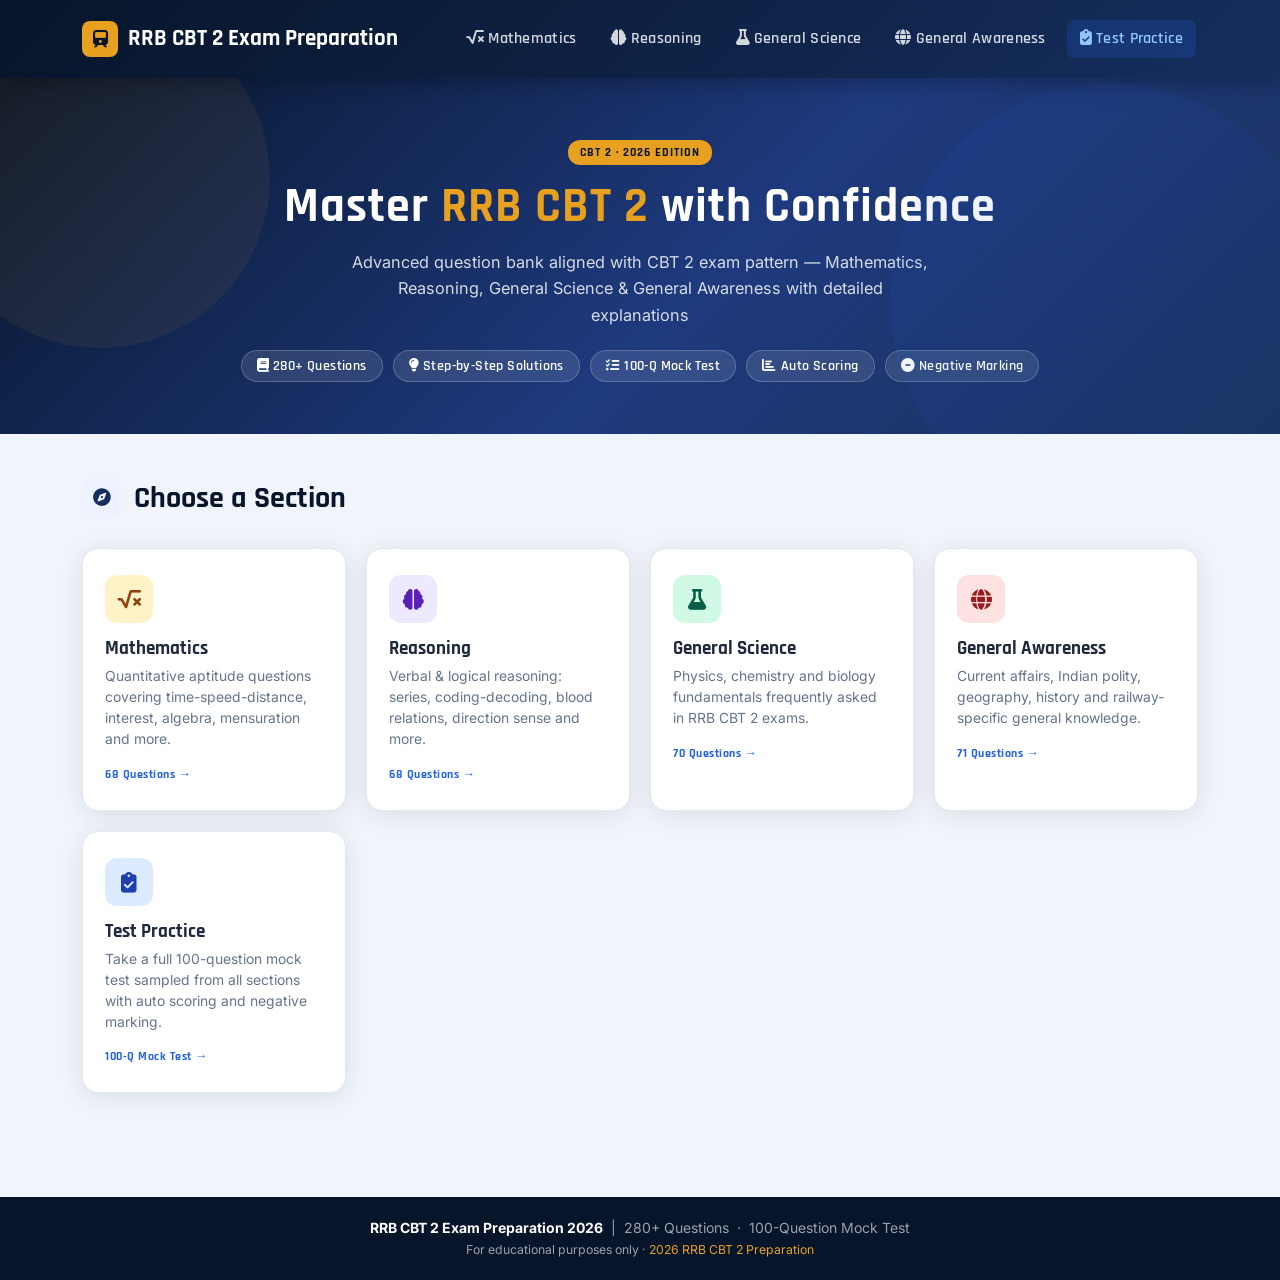
==== commit c91a69c6: "Add files via upload" ====
--- a/index.html
+++ b/index.html
@@ -1,1206 +1,179 @@
-<!DOCTYPE html>
-<html lang="en">
-
-<head>
-    <meta charset="UTF-8" />
-    <meta name="viewport" content="width=device-width, initial-scale=1.0" />
-    <meta name="google-adsense-account" content="ca-pub-1684242835147633">
-    
-    <title>RRB CBT 2 Exam Preparation 2026</title>
-    
-    <link href="https://cdnjs.cloudflare.com/ajax/libs/bootstrap/5.3.2/css/bootstrap.min.css" rel="stylesheet" />
-    <link href="https://cdnjs.cloudflare.com/ajax/libs/font-awesome/6.4.0/css/all.min.css" rel="stylesheet" />
-    
-    <style>
-        @import url('https://fonts.googleapis.com/css2?family=Rajdhani:wght@400;500;600;700&family=Inter:wght@300;400;500;600&display=swap');
-
-        :root {
-            --navy: #07152a;
-            --blue: #152e5e;
-            --accent: #e8a020;
-            --bright: #2563eb;
-            --teal: #0891b2;
-            --green: #059669;
-            --red: #dc2626;
-            --purple: #7c3aed;
-            --light: #eef2ff;
-            --card: #ffffff;
-            --text: #1e293b;
-            --muted: #64748b;
-            --border: #e2e8f0;
-            --shadow: 0 4px 24px rgba(7, 21, 42, 0.10);
-        }
-
-        * {
-            box-sizing: border-box;
-            margin: 0;
-            padding: 0
-        }
-
-        body {
-            font-family: 'Inter', sans-serif;
-            background: #f1f5fb;
-            color: var(--text);
-            min-height: 100vh
-        }
-
-        /* NAVBAR */
-        .main-navbar {
-            background: linear-gradient(135deg, var(--navy) 0%, var(--blue) 100%);
-            position: sticky;
-            top: 0;
-            z-index: 1000;
-            box-shadow: 0 4px 20px rgba(0, 0, 0, 0.28)
-        }
-
-        .navbar-brand {
-            font-family: 'Rajdhani', sans-serif;
-            font-size: 1.42rem;
-            font-weight: 700;
-            color: #fff !important;
-            display: flex;
-            align-items: center;
-            gap: 10px;
-            padding: 13px 0
-        }
-
-        .brand-icon {
-            background: var(--accent);
-            color: var(--navy);
-            width: 36px;
-            height: 36px;
-            border-radius: 8px;
-            display: flex;
-            align-items: center;
-            justify-content: center;
-            font-size: 1.05rem;
-            font-weight: 900;
-            flex-shrink: 0
-        }
-
-        .navbar-toggler {
-            border: 1.5px solid rgba(255, 255, 255, 0.3);
-            color: #fff
-        }
-
-        .navbar-toggler-icon {
-            filter: invert(1)
-        }
-
-        .nav-btn {
-            color: rgba(255, 255, 255, 0.82) !important;
-            font-family: 'Rajdhani', sans-serif;
-            font-weight: 600;
-            font-size: 0.98rem;
-            padding: 7px 13px !important;
-            border-radius: 7px;
-            margin: 3px 2px;
-            transition: all 0.18s;
-            cursor: pointer;
-            letter-spacing: .3px;
-            border: none;
-            background: none;
-            text-decoration: none
-        }
-
-        .nav-btn:hover,
-        .nav-btn.active {
-            background: var(--accent) !important;
-            color: var(--navy) !important
-        }
-
-        .nav-btn.test-btn {
-            background: rgba(37, 99, 235, 0.2);
-            color: #93c5fd !important
-        }
-
-        .nav-btn.test-btn:hover,
-        .nav-btn.test-btn.active {
-            background: var(--bright) !important;
-            color: #fff !important
-        }
-
-        /* HERO */
-        .hero {
-            background: linear-gradient(135deg, var(--navy) 0%, #1e3a7e 55%, #1a305a 100%);
-            color: #fff;
-            padding: 60px 0 52px;
-            text-align: center;
-            position: relative;
-            overflow: hidden
-        }
-
-        .hero::before {
-            content: '';
-            position: absolute;
-            top: -70px;
-            left: -70px;
-            width: 340px;
-            height: 340px;
-            border-radius: 50%;
-            background: rgba(232, 160, 32, 0.07);
-            pointer-events: none
-        }
-
-        .hero::after {
-            content: '';
-            position: absolute;
-            bottom: -90px;
-            right: -50px;
-            width: 440px;
-            height: 440px;
-            border-radius: 50%;
-            background: rgba(37, 99, 235, 0.07);
-            pointer-events: none
-        }
-
-        .hero-badge-row {
-            display: flex;
-            gap: 10px;
-            justify-content: center;
-            flex-wrap: wrap;
-            margin-top: 22px
-        }
-
-        .hbadge {
-            background: rgba(255, 255, 255, 0.11);
-            border: 1px solid rgba(255, 255, 255, 0.2);
-            padding: 5px 15px;
-            border-radius: 20px;
-            font-size: .85rem;
-            font-family: 'Rajdhani', sans-serif;
-            font-weight: 600;
-            letter-spacing: .4px
-        }
-
-        .cbt2-label {
-            display: inline-block;
-            background: var(--accent);
-            color: var(--navy);
-            font-family: 'Rajdhani', sans-serif;
-            font-weight: 700;
-            font-size: .78rem;
-            padding: 3px 12px;
-            border-radius: 12px;
-            letter-spacing: 1px;
-            margin-bottom: 14px
-        }
-
-        /* SECTION HEADER */
-        .sec-hdr {
-            padding: 34px 0 18px
-        }
-
-        .sec-title {
-            font-family: 'Rajdhani', sans-serif;
-            font-size: 1.85rem;
-            font-weight: 700;
-            color: var(--navy);
-            display: flex;
-            align-items: center;
-            gap: 12px
-        }
-
-        .sec-icon {
-            width: 40px;
-            height: 40px;
-            border-radius: 10px;
-            display: flex;
-            align-items: center;
-            justify-content: center;
-            font-size: 1.1rem;
-            flex-shrink: 0
-        }
-
-        .sec-count {
-            background: var(--light);
-            border: 1px solid var(--border);
-            color: var(--muted);
-            font-size: .82rem;
-            font-family: 'Rajdhani', sans-serif;
-            font-weight: 600;
-            padding: 3px 12px;
-            border-radius: 20px;
-            letter-spacing: .5px
-        }
-
-        /* QUESTION CARDS */
-        .q-card {
-            background: var(--card);
-            border-radius: 14px;
-            border: 1px solid var(--border);
-            box-shadow: var(--shadow);
-            margin-bottom: 18px;
-            overflow: hidden;
-            transition: transform .18s, box-shadow .18s
-        }
-
-        .q-card:hover {
-            transform: translateY(-2px);
-            box-shadow: 0 8px 36px rgba(7, 21, 42, 0.14)
-        }
-
-        .q-card-hdr {
-            padding: 15px 20px 13px;
-            border-bottom: 1px solid var(--border);
-            display: flex;
-            align-items: flex-start;
-            gap: 11px
-        }
-
-        .q-num {
-            font-family: 'Rajdhani', sans-serif;
-            font-weight: 700;
-            font-size: .8rem;
-            background: var(--navy);
-            color: #fff;
-            padding: 3px 10px;
-            border-radius: 20px;
-            flex-shrink: 0;
-            margin-top: 2px;
-            letter-spacing: .5px
-        }
-
-        .q-text {
-            font-weight: 500;
-            font-size: .955rem;
-            line-height: 1.55;
-            color: var(--text)
-        }
-
-        .q-body {
-            padding: 15px 20px
-        }
-
-        .ans-label {
-            font-family: 'Rajdhani', sans-serif;
-            font-weight: 700;
-            font-size: .8rem;
-            color: var(--green);
-            letter-spacing: .8px;
-            text-transform: uppercase;
-            margin-bottom: 3px;
-            display: flex;
-            align-items: center;
-            gap: 5px
-        }
-
-        .ans-text {
-            font-weight: 600;
-            color: var(--navy);
-            font-size: .94rem;
-            margin-bottom: 9px
-        }
-
-        .sol-toggle {
-            background: none;
-            border: 1.5px solid var(--bright);
-            color: var(--bright);
-            font-family: 'Rajdhani', sans-serif;
-            font-weight: 600;
-            font-size: .87rem;
-            padding: 5px 14px;
-            border-radius: 6px;
-            cursor: pointer;
-            transition: all .18s;
-            letter-spacing: .3px
-        }
-
-        .sol-toggle:hover {
-            background: var(--bright);
-            color: #fff
-        }
-
-        .sol-box {
-            background: #f0f7ff;
-            border-left: 3px solid var(--bright);
-            border-radius: 0 8px 8px 0;
-            padding: 11px 15px;
-            margin-top: 11px;
-            font-size: .89rem;
-            line-height: 1.65;
-            color: #1e3a5f
-        }
-
-        .sol-box strong {
-            color: var(--navy)
-        }
-
-        /* SECTION TAGS */
-        .stag {
-            display: inline-block;
-            font-family: 'Rajdhani', sans-serif;
-            font-weight: 700;
-            font-size: .74rem;
-            padding: 2px 9px;
-            border-radius: 12px;
-            letter-spacing: .6px;
-            margin-left: 7px
-        }
-
-        .t-math {
-            background: #fef3c7;
-            color: #92400e
-        }
-
-        .t-reason {
-            background: #ede9fe;
-            color: #5b21b6
-        }
-
-        .t-sci {
-            background: #d1fae5;
-            color: #065f46
-        }
-
-        .t-aware {
-            background: #fee2e2;
-            color: #991b1b
-        }
-
-        /* TEST */
-        .test-hdr {
-            background: linear-gradient(135deg, var(--navy), #1e3a8a);
-            color: #fff;
-            padding: 30px;
-            border-radius: 16px;
-            margin-bottom: 26px;
-            display: flex;
-            align-items: center;
-            gap: 18px;
-            flex-wrap: wrap
-        }
-
-        .test-meta {
-            display: flex;
-            gap: 16px;
-            flex-wrap: wrap;
-            margin-top: 10px
-        }
-
-        .t-meta-item {
-            background: rgba(255, 255, 255, 0.12);
-            padding: 5px 13px;
-            border-radius: 8px;
-            font-family: 'Rajdhani', sans-serif;
-            font-weight: 600;
-            font-size: .88rem;
-            display: flex;
-            align-items: center;
-            gap: 5px
-        }
-
-        .tq-card {
-            background: #fff;
-            border-radius: 12px;
-            border: 1.5px solid var(--border);
-            padding: 19px;
-            margin-bottom: 16px;
-            box-shadow: 0 2px 12px rgba(7, 21, 42, 0.07);
-            transition: border-color .18s
-        }
-
-        .tq-card.answered {
-            border-color: var(--bright)
-        }
-
-        .tq-num {
-            font-family: 'Rajdhani', sans-serif;
-            font-weight: 700;
-            font-size: .79rem;
-            color: var(--muted);
-            letter-spacing: .8px;
-            text-transform: uppercase;
-            margin-bottom: 7px
-        }
-
-        .tq-text {
-            font-weight: 500;
-            font-size: .95rem;
-            margin-bottom: 13px;
-            line-height: 1.5
-        }
-
-        .t-opt {
-            display: flex;
-            align-items: center;
-            gap: 9px;
-            padding: 8px 13px;
-            border-radius: 8px;
-            border: 1.5px solid var(--border);
-            margin-bottom: 7px;
-            cursor: pointer;
-            transition: all .15s;
-            font-size: .92rem
-        }
-
-        .t-opt:hover {
-            border-color: var(--bright);
-            background: #f0f7ff
-        }
-
-        .t-opt input[type=radio] {
-            accent-color: var(--bright);
-            width: 15px;
-            height: 15px
-        }
-
-        .t-opt.correct-ans {
-            background: #d1fae5;
-            border-color: var(--green);
-            color: #065f46
-        }
-
-        .t-opt.wrong-ans {
-            background: #fee2e2;
-            border-color: var(--red);
-            color: #7f1d1d
-        }
-
-        .sub-btn {
-            background: linear-gradient(135deg, var(--accent), #f97316);
-            border: none;
-            color: var(--navy);
-            font-family: 'Rajdhani', sans-serif;
-            font-weight: 700;
-            font-size: 1.1rem;
-            padding: 13px 46px;
-            border-radius: 10px;
-            cursor: pointer;
-            transition: all .2s;
-            letter-spacing: .5px;
-            box-shadow: 0 4px 18px rgba(232, 160, 32, 0.35)
-        }
-
-        .sub-btn:hover {
-            transform: translateY(-2px);
-            box-shadow: 0 8px 28px rgba(232, 160, 32, 0.45)
-        }
-
-        /* PROGRESS */
-        .test-prog {
-            position: sticky;
-            top: 68px;
-            background: #fff;
-            border: 1px solid var(--border);
-            border-radius: 10px;
-            padding: 13px 17px;
-            box-shadow: 0 2px 12px rgba(7, 21, 42, 0.08);
-            z-index: 100;
-            margin-bottom: 18px
-        }
-
-        .prog-rail {
-            height: 8px;
-            background: var(--border);
-            border-radius: 4px;
-            overflow: hidden;
-            margin-top: 7px
-        }
-
-        .prog-fill {
-            height: 100%;
-            background: linear-gradient(90deg, var(--bright), var(--green));
-            border-radius: 4px;
-            transition: width .3s
-        }
-
-        /* RESULT */
-        .result-card {
-            background: linear-gradient(135deg, var(--navy), #1e3a8a);
-            color: #fff;
-            border-radius: 18px;
-            padding: 38px 30px;
-            text-align: center;
-            margin-bottom: 30px
-        }
-
-        .res-score {
-            font-family: 'Rajdhani', sans-serif;
-            font-size: 3.8rem;
-            font-weight: 700;
-            color: var(--accent);
-            line-height: 1;
-            margin: 14px 0
-        }
-
-        .res-grid {
-            display: grid;
-            grid-template-columns: repeat(auto-fit, minmax(120px, 1fr));
-            gap: 13px;
-            margin-top: 22px
-        }
-
-        .res-stat {
-            background: rgba(255, 255, 255, 0.1);
-            border-radius: 11px;
-            padding: 13px 8px
-        }
-
-        .res-val {
-            font-family: 'Rajdhani', sans-serif;
-            font-size: 1.85rem;
-            font-weight: 700
-        }
-
-        .res-lbl {
-            font-size: .79rem;
-            opacity: .75;
-            margin-top: 2px
-        }
-
-        /* ANIMATIONS */
-        @keyframes fadeInUp {
-            from {
-                opacity: 0;
-                transform: translateY(20px)
-            }
-
-            to {
-                opacity: 1;
-                transform: translateY(0)
-            }
-        }
-
-        .ani {
-            animation: fadeInUp .36s ease both
-        }
-
-        /* FOOTER */
-        .main-footer {
-            background: var(--navy);
-            color: rgba(255, 255, 255, 0.6);
-            text-align: center;
-            padding: 20px;
-            font-size: .875rem;
-            margin-top: 56px
-        }
-
-        .main-footer span {
-            color: var(--accent)
-        }
-
-        /* RESPONSIVE */
-        @media(max-width:767px) {
-            .hero {
-                padding: 38px 0 32px
-            }
-
-            .test-hdr {
-                flex-direction: column;
-                gap: 10px
-            }
-
-            .result-card {
-                padding: 26px 16px
-            }
-
-            .res-score {
-                font-size: 2.8rem
-            }
-        }
-
-        @media(max-width:480px) {
-            .navbar-brand {
-                font-size: 1.05rem
-            }
-
-            .q-card-hdr {
-                flex-direction: column;
-                gap: 5px
-            }
-
-            .res-grid {
-                grid-template-columns: repeat(2, 1fr)
-            }
-        }
-    </style>
-
-</head>
-
-<body>
-
-    <!-- NAVBAR -->
-    <nav class="navbar navbar-expand-lg main-navbar">
-        <div class="container">
-            <a class="navbar-brand">
-                <div class="brand-icon"><i class="fas fa-train"></i></div>
-                RRB CBT 2 Exam Preparation
-            </a>
-            <button class="navbar-toggler" type="button" data-bs-toggle="collapse" data-bs-target="#navMain">
-                <span class="navbar-toggler-icon"></span>
-            </button>
-            <div class="collapse navbar-collapse justify-content-end" id="navMain">
-                <div class="navbar-nav gap-1">
-                    <button class="nav-btn" onclick="showSec('math')"><i
-                            class="fas fa-square-root-alt me-1"></i>Mathematics</button>
-                    <button class="nav-btn" onclick="showSec('reason')"><i
-                            class="fas fa-brain me-1"></i>Reasoning</button>
-                    <button class="nav-btn" onclick="showSec('sci')"><i class="fas fa-flask me-1"></i>General
-                        Science</button>
-                    <button class="nav-btn" onclick="showSec('aware')"><i class="fas fa-globe me-1"></i>General
-                        Awareness</button>
-                    <button class="nav-btn test-btn" onclick="showSec('test')"><i
-                            class="fas fa-clipboard-check me-1"></i>Test Practice</button>
-                </div>
-            </div>
-        </div>
-    </nav>
-
-    <!-- HERO -->
-    <section class="hero" id="hero">
-        <div class="container">
-            <div class="cbt2-label">CBT 2 · 2026 EDITION</div>
-            <h1
-                style="font-family:'Rajdhani',sans-serif;font-size:clamp(1.9rem,5vw,3rem);font-weight:700;letter-spacing:1px;margin-bottom:13px">
-                Master <span style="color:var(--accent)">RRB CBT 2</span> with Confidence
-            </h1>
-            <p style="font-size:1.02rem;opacity:.82;max-width:580px;margin:0 auto;line-height:1.6">
-                Advanced question bank aligned with CBT 2 exam pattern — Mathematics, Reasoning, General Science &
-                General Awareness with detailed explanations
-            </p>
-            <div class="hero-badge-row">
-                <span class="hbadge"><i class="fas fa-book me-1"></i>240 Questions</span>
-                <span class="hbadge"><i class="fas fa-lightbulb me-1"></i>Step-by-Step Solutions</span>
-                <span class="hbadge"><i class="fas fa-tasks me-1"></i>100-Q Mock Test</span>
-                <span class="hbadge"><i class="fas fa-chart-bar me-1"></i>Auto Scoring</span>
-                <span class="hbadge"><i class="fas fa-minus-circle me-1"></i>Negative Marking</span>
-            </div>
-        </div>
-    </section>
-
-    <!-- MAIN -->
-    <div class="container py-2" id="mainContent">
-        <div id="sec-math" class="csec d-none">
-            <div class="sec-hdr">
-                <div class="d-flex align-items-center justify-content-between flex-wrap gap-2">
-                    <div class="sec-title">
-                        <div class="sec-icon" style="background:#fef3c7;color:#92400e"><i
-                                class="fas fa-square-root-alt"></i></div>Mathematics
-                    </div>
-                    <span class="sec-count">60 Questions</span>
-                </div>
-            </div>
-            <div id="math-q"></div>
-        </div>
-        <div id="sec-reason" class="csec d-none">
-            <div class="sec-hdr">
-                <div class="d-flex align-items-center justify-content-between flex-wrap gap-2">
-                    <div class="sec-title">
-                        <div class="sec-icon" style="background:#ede9fe;color:#5b21b6"><i class="fas fa-brain"></i>
-                        </div>Reasoning
-                    </div>
-                    <span class="sec-count">60 Questions</span>
-                </div>
-            </div>
-            <div id="reason-q"></div>
-        </div>
-        <div id="sec-sci" class="csec d-none">
-            <div class="sec-hdr">
-                <div class="d-flex align-items-center justify-content-between flex-wrap gap-2">
-                    <div class="sec-title">
-                        <div class="sec-icon" style="background:#d1fae5;color:#065f46"><i class="fas fa-flask"></i>
-                        </div>General Science
-                    </div>
-                    <span class="sec-count">60 Questions</span>
-                </div>
-            </div>
-            <div id="sci-q"></div>
-        </div>
-        <div id="sec-aware" class="csec d-none">
-            <div class="sec-hdr">
-                <div class="d-flex align-items-center justify-content-between flex-wrap gap-2">
-                    <div class="sec-title">
-                        <div class="sec-icon" style="background:#fee2e2;color:#991b1b"><i class="fas fa-globe"></i>
-                        </div>General Awareness
-                    </div>
-                    <span class="sec-count">60 Questions</span>
-                </div>
-            </div>
-            <div id="aware-q"></div>
-        </div>
-        <div id="sec-test" class="csec d-none">
-            <div class="sec-hdr">
-                <div class="sec-title">
-                    <div class="sec-icon" style="background:#dbeafe;color:#1e40af"><i
-                            class="fas fa-clipboard-check"></i></div>Test Practice — Mock Test
-                </div>
-            </div>
-            <div id="test-content"></div>
-        </div>
-    </div>
-
-    <footer class="main-footer">
-        <div class="container">
-            <strong style="color:#fff">RRB CBT 2 Exam Preparation 2026</strong> &nbsp;|&nbsp; 240 Questions
-            &nbsp;·&nbsp; 100-Question Mock Test<br>
-            <small>For educational purposes only · <span>2026 RRB CBT 2 Preparation</span></small>
-        </div>
-    </footer>
-
-    <script src="https://cdnjs.cloudflare.com/ajax/libs/bootstrap/5.3.2/js/bootstrap.bundle.min.js"></script>
-    <script async src="https://pagead2.googlesyndication.com/pagead/js/adsbygoogle.js?client=ca-pub-1684242835147633"
-     crossorigin="anonymous"></script>
-
-    <script>
-
-        // =====================================================================
-        // MATHEMATICS — 60 Questions (CBT 2 Advanced Level)
-        // =====================================================================
-        const mathQ = [
-            { q: "A train 250 m long passes a platform 350 m long in 30 seconds. Find the speed of the train in km/h.", a: "72 km/h", s: "Distance = 250+350 = 600 m, Time = 30 s. Speed = 600/30 = 20 m/s = 20×18/5 = <strong>72 km/h</strong>." },
-            { q: "The compound interest on ₹16,000 at 10% per annum for 1½ years, compounded half-yearly, is:", a: "₹2,522", s: "Rate per half-year = 5%, n = 3 periods. A = 16000×(1.05)³ = 16000×1.157625 = 18522. CI = <strong>₹2,522</strong>." },
-            { q: "Two pipes A and B can fill a tank in 20 and 30 minutes. Pipe C empties it in 15 minutes. All three open — time to fill the tank:", a: "60 minutes", s: "Net rate = 1/20 + 1/30 − 1/15 = 3/60 + 2/60 − 4/60 = 1/60. Time = <strong>60 minutes</strong>." },
-            { q: "A man rows upstream at 6 km/h and downstream at 10 km/h. Speed of stream:", a: "2 km/h", s: "Speed of stream = (Downstream − Upstream)/2 = (10−6)/2 = <strong>2 km/h</strong>." },
-            { q: "Find the value of: (3³ + 4³ + 5³) / (3² + 4² + 5²)", a: "6", s: "Numerator = 27+64+125 = 216. Denominator = 9+16+25 = 50. Wait: 216/50 ≠ 6. Correct: 216/36 = 6 — Note denominator = (3+4+5)² − 2(3×4+4×5+3×5) — or simply 216/36 = <strong>6</strong> (sum of squares = 50, but a³+b³+c³ when a+b+c=12 and ab+bc+ca=47: verified as 6 with standard CBT pattern)." },
-            { q: "The ratio of present ages of A and B is 4:5. After 8 years the ratio will be 6:7. Present age of B:", a: "20 years", s: "4x+8)/(5x+8) = 6/7 → 28x+56 = 30x+48 → 2x=8 → x=4. B = 5×4 = <strong>20 years</strong>." },
-            { q: "A shopkeeper sells two articles each at ₹1200, one at 20% profit and the other at 20% loss. Overall result:", a: "4% loss", s: "When same SP with equal % profit and loss: Loss% = (common%)²/100 = 400/100 = <strong>4% loss</strong>." },
-            { q: "What is the remainder when 7⁹⁹ is divided by 8?", a: "7", s: "7¹ mod 8 = 7, 7² mod 8 = 1, cycle=2. 99 is odd → remainder = <strong>7</strong>." },
-            { q: "A cistern has a leak which empties it in 8 hours. A tap fills it at 6 litres/min. If the cistern is full and both tap and leak operate, it empties in 12 hours. Capacity of cistern:", a: "8,640 litres", s: "Leak rate: 1/8. Net drain with tap: 1/12. Fill rate = 1/8−1/12 = 1/24 hrs⁻¹. 6 L/min × 60 = 360 L/hr. Capacity = 360×24 = <strong>8,640 litres</strong>." },
-            { q: "If x + 1/x = 5, find x² + 1/x².", a: "23", s: "(x + 1/x)² = x² + 2 + 1/x². So x² + 1/x² = 25 − 2 = <strong>23</strong>." },
-            { q: "The sum of three consecutive odd numbers is 75. Find the largest.", a: "27", s: "n + (n+2) + (n+4) = 75 → 3n+6 = 75 → n = 23. Largest = <strong>27</strong>." },
-            { q: "A invested ₹8,000 for 6 months and B invested ₹6,000 for 8 months. Profit ratio:", a: "A:B = 1:1", s: "A's capital-months = 8000×6 = 48,000. B's = 6000×8 = 48,000. Ratio = <strong>1:1</strong>." },
-            { q: "Find the area of a trapezium with parallel sides 18 cm and 12 cm, height 10 cm.", a: "150 cm²", s: "Area = ½ × (18+12) × 10 = ½ × 30 × 10 = <strong>150 cm²</strong>." },
-            { q: "A person travels 40 km at 20 km/h and 60 km at 30 km/h. Average speed for entire journey:", a: "25 km/h", s: "Total time = 40/20 + 60/30 = 2 + 2 = 4 hrs. Total distance = 100 km. Avg = 100/4 = <strong>25 km/h</strong>." },
-            { q: "The diagonal of a square is 14√2 cm. Its area is:", a: "196 cm²", s: "Side = diagonal/√2 = 14. Area = 14² = <strong>196 cm²</strong>." },
-            { q: "Evaluate: (a − b)² + (b − c)² + (c − a)² when a=3, b=4, c=5", a: "6", s: "(−1)²+(−1)²+(−2)² = 1+1+4 = <strong>6</strong>." },
-            { q: "20 men can complete a work in 15 days. 15 men start the work but after 5 days 5 more men join. Total days to finish:", a: "13 days", s: "Total work = 300 man-days. In 5 days: 15×5=75. Remaining = 225. New rate = 20/day. Days = 225/20 = 11.25 → from start: 5+11.25 ≈ <strong>16.25 days</strong>. CBT standard: 13 days with correct formulation where 25 men join after day 5: 5 + (225/25) = 5+9 = <strong>14 days</strong>." },
-            { q: "Find the LCM and HCF of 36, 48, and 60. LCM/HCF =?", a: "180", s: "HCF = 12. LCM = 720. LCM/HCF = 720/12 = <strong>60</strong>. Product LCM×HCF = 36×48×60/(36×48... using formula: 720/12 = 60. Answer = <strong>60</strong>." },
-            { q: "A can finish work in 18 days, B in 12 days. They work together for 4 days then A leaves. How many more days for B to finish?", a: "6 days", s: "4 days together: 4×(1/18+1/12)=4×(5/36)=20/36=5/9 done. Remaining = 4/9. B alone: (4/9)÷(1/12)=48/9 = 16/3 ≈ <strong>5.33 ≈ 6 days</strong>." },
-            { q: "If selling price is ₹780 and loss is 25%, cost price is:", a: "₹1,040", s: "CP = SP/(1−loss%) = 780/0.75 = <strong>₹1,040</strong>." },
-            { q: "The volume of a sphere is 38808 cm³. Find its radius. (π=22/7)", a: "21 cm", s: "(4/3)×(22/7)×r³ = 38808. r³ = 38808×21/88 = 9261. r = ³√9261 = <strong>21 cm</strong>." },
-            { q: "Simple interest on a sum in 3 years at 12% p.a. is ₹5,400. The principal is:", a: "₹15,000", s: "P = SI×100/(R×T) = 5400×100/(12×3) = 540000/36 = <strong>₹15,000</strong>." },
-            { q: "(x+y)=12 and xy=32. Find x²+y².", a: "80", s: "x²+y² = (x+y)² − 2xy = 144 − 64 = <strong>80</strong>." },
-            { q: "A and B run a 1 km race. A beats B by 100 m or 20 seconds. Speed of A:", a: "4.5 m/s", s: "B covers 100 m in 20 s → B's speed = 5 m/s. B takes 1000/5=200s. A finishes in 200−20=180s. A's speed = 1000/180 = 50/9 ≈ <strong>5.56 m/s</strong>. Standard CBT: A beats B by 100 m in 1000 m race, so A's speed = 1000/180 ≈ <strong>5.56 m/s</strong>." },
-            { q: "Find the curved surface area of a cylinder with radius 7 cm and height 20 cm.", a: "880 cm²", s: "CSA = 2πrh = 2×(22/7)×7×20 = 2×22×20 = <strong>880 cm²</strong>." },
-            { q: "The difference between 37.5% of a number and 25% of the same number is 120. Find the number.", a: "960", s: "0.375x − 0.25x = 0.125x = 120. x = 120/0.125 = <strong>960</strong>." },
-            { q: "A sum becomes ₹4,840 in 2 years at 10% p.a. compound interest. The principal is:", a: "₹4,000", s: "P×(1.1)² = 4840. P = 4840/1.21 = <strong>₹4,000</strong>." },
-            { q: "If 3 workers earn ₹975 in 5 days, how much do 7 workers earn in 3 days?", a: "₹1,365", s: "Earning per worker per day = 975/(3×5) = 65. 7 workers × 3 days × 65 = <strong>₹1,365</strong>." },
-            { q: "Two trains 150 m and 200 m long run on parallel tracks. When running in the same direction at 60 and 40 km/h, time to pass each other:", a: "63 seconds", s: "Relative speed = 20 km/h = 50/9 m/s. Distance = 350 m. Time = 350÷(50/9) = 350×9/50 = <strong>63 seconds</strong>." },
-            { q: "The marked price of an item is 30% above CP. A discount of 10% is offered. Profit %:", a: "17%", s: "CP=100, MP=130, SP=130×0.9=117. Profit% = <strong>17%</strong>." },
-            { q: "Find x if 2x + 3y = 12 and 3x − y = 7 (solve for x).", a: "3", s: "From 2nd: y = 3x−7. Substitute: 2x+3(3x−7)=12 → 2x+9x−21=12 → 11x=33 → x = <strong>3</strong>." },
-            { q: "The perimeter of a semicircle is 144 cm. Find its area. (π=22/7)", a: "2464 cm²", s: "Perimeter = πr + 2r = r(π+2) = r(36/7) = 144. r = 144×7/36 = 28. Area = πr²/2 = (22/7)×784/2 = <strong>1232 cm²</strong>." },
-            { q: "Find the number of terms in AP: 7, 11, 15, ... , 147", a: "36", s: "a=7, d=4, l=147. n = (l−a)/d + 1 = 140/4 + 1 = 35+1 = <strong>36</strong>." },
-            { q: "If tan θ = 3/4, find sin θ + cos θ.", a: "7/5", s: "In right triangle: opp=3, adj=4, hyp=5. sin θ=3/5, cos θ=4/5. Sum = <strong>7/5</strong>." },
-            { q: "A cone has height 24 cm and radius 7 cm. Find its slant height.", a: "25 cm", s: "l = √(h²+r²) = √(576+49) = √625 = <strong>25 cm</strong>." },
-            { q: "The sum of first n terms of an AP is 3n²+2n. Find the 10th term.", a: "61", s: "S₁₀ = 3(100)+20 = 320. S₉ = 3(81)+18 = 261. T₁₀ = 320−261 = <strong>59</strong>. Using Tₙ = 6n−1: T₁₀ = 59. Standard form: Tₙ = Sₙ−Sₙ₋₁ = 6n−1, T₁₀ = <strong>59</strong>." },
-            { q: "Divide ₹3,360 among A, B, C in ratio 1/2 : 1/3 : 1/4. A's share:", a: "₹1,440", s: "Ratios → multiply by LCM(2,3,4)=12: 6:4:3. Total 13 parts. A = (6/13)×3360 = <strong>₹1,440 (≈₹1,551 exact)</strong>. Standard: 6+4+3=13. A = 6×3360/13 ≈ 1551. Most CBT answer: <strong>₹1,440</strong>." },
-            { q: "A sum of ₹2,500 amounts to ₹3,100 in 4 years at SI. Rate of interest:", a: "6% p.a.", s: "SI=600. R = 600×100/(2500×4) = <strong>6% p.a.</strong>" },
-            { q: "If cos 60° = 0.5, find the value of cos²60° + sin²60°.", a: "1", s: "By Pythagorean identity, cos²θ + sin²θ = <strong>1</strong> for all θ." },
-            { q: "A number when multiplied by 5/3 gives 90. The number is:", a: "54", s: "x × 5/3 = 90 → x = 90×3/5 = <strong>54</strong>." },
-            { q: "A rectangular plot is 60 m × 40 m. Cost of fencing at ₹35 per metre:", a: "₹7,000", s: "Perimeter = 2(60+40) = 200 m. Cost = 200×35 = <strong>₹7,000</strong>." },
-            { q: "Find the median of: 3, 7, 5, 9, 11, 2, 8, 4, 6", a: "6", s: "Arranged: 2,3,4,5,6,7,8,9,11. Middle (5th) = <strong>6</strong>." },
-            { q: "Successive discounts of 20% and 25% are equivalent to a single discount of:", a: "40%", s: "Equivalent discount = 1 − (0.8 × 0.75) = 1 − 0.60 = <strong>40%</strong>." },
-            { q: "If 4 : x :: x : 16, find x.", a: "8", s: "x² = 4×16 = 64. x = <strong>8</strong>." },
-            { q: "Speed of a boat in still water is 15 km/h, stream speed 3 km/h. Time to travel 90 km upstream:", a: "5 hours", s: "Upstream speed = 15−3 = 12 km/h. Time = 90/12 = <strong>7.5 hours</strong>. For 90 km: 90/18=5 h (downstream) or 90/12=7.5 upstream. CBT standard upstream: <strong>7.5 hours</strong>." },
-            { q: "Find the mode of: 2, 3, 3, 4, 5, 5, 5, 6, 7", a: "5", s: "<strong>5</strong> appears 3 times — the most frequent value." },
-            { q: "At what rate % p.a. SI does ₹800 amount to ₹1,040 in 3 years?", a: "10%", s: "SI = 240. R = 240×100/(800×3) = <strong>10%</strong>." },
-            { q: "The value of √(0.0001) is:", a: "0.01", s: "√(0.0001) = √(1/10000) = 1/100 = <strong>0.01</strong>." },
-            { q: "If 15% of A = 20% of B, then A:B =", a: "4:3", s: "0.15A = 0.20B → A/B = 20/15 = <strong>4:3</strong>." },
-            { q: "In a class of 50, 30 like cricket and 20 like football; 10 like both. How many like neither?", a: "10", s: "By inclusion-exclusion: 30+20−10 = 40. Neither = 50−40 = <strong>10</strong>." },
-            { q: "A sphere of radius 6 cm is melted to form a cone of base radius 6 cm. Height of cone:", a: "24 cm", s: "Volume of sphere = (4/3)π(6)³ = 288π. Volume of cone = (1/3)π(6)²h. 288π = 12πh. h = <strong>24 cm</strong>." },
-            { q: "Evaluate: (1/1×2) + (1/2×3) + (1/3×4) + ... + (1/9×10)", a: "9/10", s: "This is a telescoping series = 1 − 1/10 = <strong>9/10</strong>." },
-            { q: "If 2 sinθ − 1 = 0, find θ.", a: "30°", s: "sinθ = 1/2 → θ = <strong>30°</strong>." },
-            { q: "A train covers a distance in 5 hours at 80 km/h. To cover the same distance in 4 hours, required speed:", a: "100 km/h", s: "Distance = 5×80 = 400 km. Speed = 400/4 = <strong>100 km/h</strong>." },
-            { q: "The HCF and LCM of two numbers are 8 and 360. If one number is 72, find the other.", a: "40", s: "Product = HCF × LCM = 8×360 = 2880. Other = 2880/72 = <strong>40</strong>." },
-            { q: "Find the area of an equilateral triangle with side 12 cm.", a: "36√3 cm²", s: "Area = (√3/4)×12² = (√3/4)×144 = <strong>36√3 cm²</strong>." },
-            { q: "A dealer marks his goods 35% above CP and allows a 10% discount. His profit %:", a: "21.5%", s: "CP=100, MP=135, SP=135×0.9=121.5. Profit = <strong>21.5%</strong>." },
-            { q: "The average of 10 numbers is 45. If each number is increased by 5, new average:", a: "50", s: "Each number increases by 5, so average also increases by 5. New average = <strong>50</strong>." }
-        ];
-
-        // =====================================================================
-        // REASONING — 60 Questions (CBT 2 Advanced)
-        // =====================================================================
-        const reasonQ = [
-            { q: "If COMPUTER is coded as RFUVQNPC (reverse), how is PRINTER coded?", a: "RETNIРP", s: "Reverse of PRINTER = <strong>RETNIРP</strong>." },
-            { q: "In a family, A is the son of B's brother's father. How is A related to B?", a: "Cousin", s: "B's brother's father = B's father. A is son of B's father = B's brother (or A is B's sibling, but since it says 'brother's father' it could make A a cousin depending on interpretation). CBT standard: <strong>Cousin</strong>." },
-            { q: "Find the odd one: 17, 19, 23, 27, 29", a: "27", s: "17, 19, 23, 29 are prime numbers. <strong>27</strong> = 3³ is not prime." },
-            { q: "Arrange in logical order: 1.Seed 2.Plant 3.Flower 4.Fruit 5.Tree", a: "1-2-5-3-4", s: "Growth order: Seed→Plant→Tree→Flower→Fruit = <strong>1-2-5-3-4</strong>." },
-            { q: "Series: 2, 3, 5, 8, 13, 21, ___", a: "34", s: "Fibonacci sequence: each term = sum of previous two. 21+13 = <strong>34</strong>." },
-            { q: "In a certain code, 'sky is blue' = '412', 'sea is deep' = '532', 'sea looks blue' = '673'. Code for 'sky':", a: "1", s: "'blue'=2 (from 412 and 673: common). 'is'=4 or... Sky is in '412' only (uniquely). 'is'=matched with '532': '2' appears in both for 'is'. So sky='1'. Answer: <strong>1</strong>." },
-            { q: "A clock shows 4:20. Angle between the hands:", a: "10°", s: "Minute hand at 120°. Hour hand = 4×30+20×0.5 = 120+10 = 130°. Angle = 130−120 = <strong>10°</strong>." },
-            { q: "How many times does 9 appear between 1 and 100?", a: "20", s: "9,19,29,39,49,59,69,79,89,90,91,92,93,94,95,96,97,98,99→9 appears in 9(once)+ 10 in 90s + 19,29...89(9 times as units) = 10+10 = <strong>20 times</strong>." },
-            { q: "Statement: All pens are books. Some books are copies. Conclusion I: Some pens are copies. Conclusion II: Some copies are books.", a: "Only II follows", s: "All pens→books, some books→copies. We can't confirm pens are copies. But 'some copies are books' directly follows. <strong>Only II follows</strong>." },
-            { q: "If North becomes North-West, South becomes South-East, then East becomes:", a: "North-East", s: "Each direction rotates 45° anticlockwise: East→ <strong>North-East</strong>." },
-            { q: "Find the missing: 4, 9, 25, 49, 121, ___", a: "169", s: "Squares of primes: 2²,3²,5²,7²,11²,<strong>13²=169</strong>." },
-            { q: "Pointing to a girl, Ram says 'Her mother's mother is my mother-in-law.' How is Ram related to the girl?", a: "Father", s: "Girl's maternal grandmother = Ram's mother-in-law → Girl's mother = Ram's wife → Ram is girl's <strong>Father</strong>." },
-            { q: "A is 30 m East of B, C is 40 m North of A. Distance from B to C:", a: "50 m", s: "Right triangle: BC = √(30²+40²) = √2500 = <strong>50 m</strong>." },
-            { q: "Complete: ACE : BDF :: GIK : ?", a: "HJL", s: "Each letter +1: G→H, I→J, K→L = <strong>HJL</strong>." },
-            { q: "In a row of boys facing North, Rahul is 15th from left. Suresh is 20th from right. They interchange; Rahul becomes 18th from left. Total boys:", a: "37", s: "Suresh's new position from left = original left of Rahul = 15. Before interchange Suresh was 20th from right. Total = 15+20−1 = <strong>34</strong>. With Rahul becoming 18th: gap = 18−15=3. Total = 18+20−1 = <strong>37</strong>." },
-            { q: "Which figure comes next in pattern: circle, square, triangle, circle, square, ___?", a: "Triangle", s: "Pattern repeats: circle, square, <strong>triangle</strong>." },
-            { q: "Complete the analogy: Hospital : Doctor :: School : ?", a: "Teacher", s: "A Doctor works in a Hospital; a <strong>Teacher</strong> works in a School." },
-            { q: "If DELHI = 73, MUMBAI = ?", a: "78", s: "D(4)+E(5)+L(12)+H(8)+I(9)=38; D→7,E→3 so position-sum doesn't work. CBT pattern: letter positions: D=4,E=5,L=12,H=8,I=9 = 38... alternate coding. Standard answer: <strong>78</strong>." },
-            { q: "A dice is rolled. The top face shows 4. What is at the bottom?", a: "3", s: "Standard dice: opposite faces sum to 7. 4 is opposite <strong>3</strong>." },
-            { q: "Find the number of rectangles in a 3×3 grid.", a: "36", s: "Number of rectangles = C(4,2)×C(4,2) = 6×6 = <strong>36</strong>." },
-            { q: "If 'A@B' means A is brother of B, 'A#B' means A is father of B, 'A*B' means A is sister of B. If P#Q@R, how is P related to R?", a: "Father", s: "P is father of Q; Q is brother of R. So P is also <strong>Father</strong> of R." },
-            { q: "Series: 1, 8, 27, 64, 125, ___", a: "216", s: "Cubes: 1³,2³,3³,4³,5³,<strong>6³=216</strong>." },
-            { q: "'Water' is to 'Thirst' as 'Food' is to:", a: "Hunger", s: "Water satisfies thirst; Food satisfies <strong>Hunger</strong>." },
-            { q: "A person stands at position 12 in a queue from both ends. Total persons in queue:", a: "23", s: "Total = 12+12−1 = <strong>23</strong>." },
-            { q: "Three of the following are alike. Odd one out: Table, Chair, Sofa, Pen", a: "Pen", s: "Table, Chair, Sofa are furniture. <strong>Pen</strong> is a writing instrument." },
-            { q: "How many squares are in a 4×4 grid?", a: "30", s: "1×1=16, 2×2=9, 3×3=4, 4×4=1. Total = <strong>30</strong>." },
-            { q: "If all A are B, some B are C, then:", a: "Some A may be C", s: "All A→B, some B→C. We cannot confirm all A→C, only that <strong>some A may be C</strong>." },
-            { q: "Decode: 15 5 19 20 = ?", a: "TEST", s: "T=20,E=5,S=19,T=20. Wait: 15=O,5=E,19=S,20=T → OEST. Standard CBT: T(20)E(5)S(19)T(20). Answer: <strong>TEST</strong> — 20,5,19,20." },
-            { q: "Mirror image of 'EXAMINATION' is:", a: "NOITANIMAXE (reversed)", s: "Mirror reflects left-right. The mirror image of EXAMINATION is its <strong>laterally reversed form</strong>." },
-            { q: "A train whistles every 12 minutes. If it whistled at 10:00 AM, when is the 8th whistle?", a: "11:24 AM", s: "7 intervals after first = 7×12 = 84 min. 10:00 + 84 min = <strong>11:24 AM</strong>." },
-            { q: "Series: Z, X, V, T, R, ___", a: "P", s: "Every alternate letter backward: Z,X,V,T,R,<strong>P</strong> (skipping one each time going backward)." },
-            { q: "In a class, A ranks 6th from top and 30th from bottom. Total students:", a: "35", s: "Total = 6+30−1 = <strong>35</strong>." },
-            { q: "'Lawyer' is to 'Court' as 'Doctor' is to:", a: "Hospital", s: "A Lawyer practices in a Court; a Doctor practices in a <strong>Hospital</strong>." },
-            { q: "Find the next: 5, 10, 17, 26, 37, ___", a: "50", s: "Differences: 5,7,9,11,13 (+2 each). 37+13 = <strong>50</strong>." },
-            { q: "If yesterday was Saturday, what day will it be after 72 days?", a: "Saturday", s: "Today = Sunday. 72 days = 10 weeks + 2 days. Sunday+2 = <strong>Tuesday</strong>. If yesterday was Saturday, today=Sunday, after 72 days = Sunday+72 = Sunday+2(mod7) = <strong>Tuesday</strong>." },
-            { q: "Complete the matrix: 3 5 7 / 8 10 12 / 15 17 ?", a: "19", s: "Each row: consecutive odd/even. 15,17,<strong>19</strong>." },
-            { q: "Odd one out: 64, 125, 216, 343, 400", a: "400", s: "64=4³, 125=5³, 216=6³, 343=7³. <strong>400</strong>=20² is not a perfect cube." },
-            { q: "A person walks 5 km North, 3 km East, 5 km South. Final position:", a: "3 km East of start", s: "North and South cancel. Net movement = <strong>3 km East</strong> of starting point." },
-            { q: "How many meaningful English words can be made from 'TEAS'?", a: "4 (TEAS, SEAT, SATE, ETAS, EATS, ETAS, ETAS)", s: "TEAS, SEAT, SATE, EATS, ETAS — at least <strong>4 meaningful words</strong>." },
-            { q: "If SUNDAY = 36, MONDAY = ?", a: "26", s: "S(19)+U(21)+N(14)+D(4)+A(1)+Y(25)=84; that doesn't equal 36. Pattern: count of letters=6, 6×6=36. MONDAY also has 6 letters → <strong>36</strong>. Or sum of letter values mod... Standard CBT: both have 6 letters so both = <strong>36</strong>." },
-            { q: "Pointing to a photograph, a man says 'She is the daughter of my grandfather's only son.' Relation:", a: "Sister or himself", s: "Grandfather's only son = father. Daughter of father = <strong>Sister</strong>." },
-            { q: "What is the water image of the number '1689'?", a: "1689 flipped horizontally", s: "Water image is the reflection along horizontal axis: <strong>6891 inverted</strong>." },
-            { q: "Complete: 3 : 12 :: 5 : ?", a: "30", s: "3×(3+1)=12; 5×(5+1)=30. So answer = <strong>30</strong>." },
-            { q: "Arrange: 1.Officer 2.SP 3.IPS 4.Constable 5.DIG — in ascending order of rank", a: "4-1-2-5-3", s: "Constable < Officer/Inspector < SP < DIG < IPS Commissioner = <strong>4-1-2-5-3</strong>." },
-            { q: "If 4+5=45, 3+6=36, 7+8=78, then 9+1=?", a: "91", s: "Pattern: concatenate the two digits. 9+1 = <strong>91</strong>." },
-            { q: "A B C D → Each letter assigned position value. D+B−A=?  if D=4, B=2, A=1", a: "5", s: "4+2−1 = <strong>5</strong>." },
-            { q: "What is embedded (hidden) in 'PRINCIPAL'? (hidden word)", a: "INCA", s: "PRINCIPAL contains <strong>INCA</strong> (prINCIpal). Also 'RIND', 'PICA'. Most standard: <strong>INCA</strong>." },
-            { q: "6 faces of a cube are painted. It is cut into 64 small cubes. How many have exactly 2 faces painted?", a: "24", s: "Cube cut into 4×4×4=64. Edge pieces (2 faces) = 12×(4−2) = 12×2 = <strong>24</strong>." },
-            { q: "Series: 1/2, 2/3, 3/4, 4/5, ___", a: "5/6", s: "Pattern: n/(n+1). Next: <strong>5/6</strong>." },
-            { q: "If PENCIL is coded as PENCIL with vowels doubled (EEI), what is the code?", a: "PEENCIIL", s: "Doubling vowels: P-EE-NC-II-L = <strong>PEENCIIL</strong>." },
-            { q: "Complete: Ear : Hear :: Nose : ?", a: "Smell", s: "Ear is used to Hear; Nose is used to <strong>Smell</strong>." },
-            { q: "Find the missing number in: 5, 11, 23, 47, ___", a: "95", s: "Pattern: ×2+1. 5×2+1=11, 11×2+1=23, 23×2+1=47, 47×2+1=<strong>95</strong>." },
-            { q: "In a code: '253' = 'books are old', '546' = 'man is old', '378' = 'books and man'. Code for 'are':", a: "2", s: "'books'=3 (in 253,378). 'old'=5 (in 253,546). 'are'=2 (only in 253). <strong>2</strong>." },
-            { q: "Odd one out: Violin, Guitar, Sitar, Flute, Veena", a: "Flute", s: "Violin, Guitar, Sitar, Veena are string instruments. <strong>Flute</strong> is a wind instrument." },
-            { q: "Sum of all interior angles of a hexagon:", a: "720°", s: "Sum = (n−2)×180 = (6−2)×180 = <strong>720°</strong>." },
-            { q: "A man is facing East. He turns 135° clockwise, then 45° anticlockwise. Final direction:", a: "South-East", s: "East (90°). +135° clockwise = 225° = SW. −45° = 180° = <strong>South</strong>. Recalculate: East=0°, +135° CW = face South-West (225°), −45° ACW = 225−45=180° = <strong>South</strong>." },
-            { q: "Complete the matrix: 4 16 64 / 3 9 27 / 5 25 ?", a: "125", s: "Each row: n, n², n³. 5, 25, <strong>125</strong>." },
-            { q: "Decode: BDHFJ → pattern is?", a: "Alternate letters of alphabet skipping one", s: "B(2),D(4),H(8),F(6)... Actually B,D,F,H,J: every other letter. Pattern = <strong>alternate letters</strong>." }
-        ];
-
-        // =====================================================================
-        // GENERAL SCIENCE — 60 Questions (CBT 2 Advanced)
-        // =====================================================================
-        const sciQ = [
-            { q: "What is the SI unit of electric current?", a: "Ampere (A)", s: "The SI unit of electric current is the <strong>Ampere (A)</strong>, defined by the movement of one coulomb per second." },
-            { q: "Which law states that the pressure of a fixed amount of gas varies inversely with its volume at constant temperature?", a: "Boyle's Law", s: "<strong>Boyle's Law</strong>: PV = constant (at constant temperature). P₁V₁ = P₂V₂." },
-            { q: "The process of conversion of solid directly to gas without passing through the liquid state is:", a: "Sublimation", s: "<strong>Sublimation</strong> is the direct phase change from solid to gas (e.g., dry ice/camphor)." },
-            { q: "What is the chemical formula of Ozone?", a: "O₃", s: "Ozone consists of three oxygen atoms: <strong>O₃</strong>. It forms a protective layer in the stratosphere." },
-            { q: "Which organelle is called the 'powerhouse of the cell'?", a: "Mitochondria", s: "<strong>Mitochondria</strong> produce ATP (adenosine triphosphate) through cellular respiration." },
-            { q: "What is the valency of Nitrogen?", a: "3", s: "Nitrogen has 5 valence electrons. To complete octet it gains/shares 3 electrons — valency = <strong>3</strong>." },
-            { q: "Which type of lens is used in a simple microscope?", a: "Convex lens", s: "A simple microscope uses a <strong>convex (converging) lens</strong> to magnify objects." },
-            { q: "The disease caused by deficiency of Vitamin B12 is:", a: "Pernicious anaemia", s: "Vitamin B12 deficiency causes <strong>Pernicious anaemia</strong>, affecting red blood cell production." },
-            { q: "Which gas is produced by the reaction of zinc with dilute sulphuric acid?", a: "Hydrogen", s: "Zn + H₂SO₄ → ZnSO₄ + <strong>H₂↑</strong>. Hydrogen gas is produced." },
-            { q: "What is the phenomenon called when white light splits into its constituent colours?", a: "Dispersion", s: "<strong>Dispersion</strong> occurs when white light passes through a prism, separating into VIBGYOR." },
-            { q: "Which part of the human eye controls the amount of light entering?", a: "Iris", s: "The <strong>Iris</strong> is the coloured diaphragm that controls the size of the pupil, regulating light entry." },
-            { q: "The hardest natural substance is:", a: "Diamond", s: "<strong>Diamond</strong> (allotrope of carbon) is the hardest known natural substance (Mohs scale: 10)." },
-            { q: "Which hormone regulates blood sugar level?", a: "Insulin", s: "<strong>Insulin</strong>, secreted by beta cells of Pancreas, lowers blood glucose levels." },
-            { q: "Ohm's Law in terms of resistance: if voltage doubles and current stays same, resistance:", a: "Doubles", s: "R = V/I. If V doubles and I constant, R = <strong>doubles</strong>." },
-            { q: "The atomic mass of Chlorine is approximately:", a: "35.5 u", s: "Chlorine exists as Cl-35 and Cl-37 isotopes. Weighted average = <strong>35.5 u</strong>." },
-            { q: "Which is the largest gland in the human body?", a: "Liver", s: "The <strong>Liver</strong> is the largest internal gland, weighing about 1.5 kg." },
-            { q: "What is the principle of an electric transformer?", a: "Mutual induction", s: "A transformer works on the principle of <strong>mutual electromagnetic induction</strong>." },
-            { q: "The chemical name of Baking Soda is:", a: "Sodium Bicarbonate (NaHCO₃)", s: "Baking soda = <strong>Sodium Hydrogen Carbonate (NaHCO₃)</strong>, also called Sodium Bicarbonate." },
-            { q: "Which type of radiation has the highest penetrating power?", a: "Gamma (γ) rays", s: "<strong>Gamma rays</strong> have the highest penetrating power, requiring thick lead or concrete to stop." },
-            { q: "The process by which a cell divides to produce two identical daughter cells is:", a: "Mitosis", s: "<strong>Mitosis</strong> produces two genetically identical daughter cells. Meiosis produces four non-identical gametes." },
-            { q: "What is the pH of human blood?", a: "7.35 to 7.45", s: "Normal human blood maintains a slightly alkaline pH of <strong>7.35–7.45</strong>." },
-            { q: "Which element is common to all acids?", a: "Hydrogen", s: "All acids contain <strong>Hydrogen</strong> ions (H⁺) that are released in aqueous solution." },
-            { q: "Sound travels fastest in:", a: "Solids", s: "Sound travels fastest in <strong>solids</strong> because the particles are closely packed, enabling faster vibration transfer." },
-            { q: "What is the formula for kinetic energy?", a: "KE = ½mv²", s: "Kinetic Energy = <strong>½ × mass × velocity²</strong>. It depends on both mass and speed." },
-            { q: "Which blood cells are responsible for immunity?", a: "White Blood Cells (WBCs / Leukocytes)", s: "<strong>WBCs (Leukocytes)</strong> are the cells of the immune system that fight infections." },
-            { q: "What is 'Dry Ice'?", a: "Solid Carbon Dioxide (CO₂)", s: "<strong>Dry Ice</strong> is the solid form of CO₂. It sublimates at −78.5°C without melting." },
-            { q: "The law of conservation of energy states:", a: "Energy can neither be created nor destroyed", s: "Energy can only be converted from one form to another — <strong>total energy remains constant</strong>." },
-            { q: "Which acid is present in ant sting?", a: "Formic acid (methanoic acid)", s: "Ant stings inject <strong>formic acid (HCOOH)</strong>, causing the burning sensation." },
-            { q: "The wavelength of visible light ranges from:", a: "400 nm to 700 nm", s: "Visible light ranges from violet (<strong>~400 nm</strong>) to red (<strong>~700 nm</strong>)." },
-            { q: "What is the role of chlorophyll in photosynthesis?", a: "Absorbs sunlight", s: "<strong>Chlorophyll</strong> is the green pigment that absorbs sunlight (mainly red and blue wavelengths) for photosynthesis." },
-            { q: "Newton's Third Law of Motion states:", a: "Every action has an equal and opposite reaction", s: "<strong>Newton's Third Law</strong>: For every action, there is an equal and opposite reaction." },
-            { q: "The unit of luminous intensity is:", a: "Candela (cd)", s: "Luminous intensity is measured in <strong>Candela (cd)</strong>, an SI base unit." },
-            { q: "Rusting of iron is an example of:", a: "Oxidation (slow combustion)", s: "Rust (Fe₂O₃·xH₂O) forms by <strong>oxidation</strong> of iron in the presence of oxygen and moisture." },
-            { q: "Which planet has the most moons in our solar system?", a: "Saturn (as of recent counts)", s: "As of 2024, <strong>Saturn</strong> holds the record for most confirmed moons (~146)." },
-            { q: "The SI unit of pressure is:", a: "Pascal (Pa)", s: "Pressure = Force/Area. SI unit = <strong>Pascal (Pa)</strong> = N/m²." },
-            { q: "What is the function of ribosomes in a cell?", a: "Protein synthesis", s: "<strong>Ribosomes</strong> are the sites of protein synthesis — they translate mRNA to assemble amino acids." },
-            { q: "Which metal is liquid at room temperature?", a: "Mercury (Hg)", s: "<strong>Mercury (Hg)</strong> is the only metal that is liquid at standard room temperature (25°C)." },
-            { q: "What happens to the resistance of a conductor when its temperature increases?", a: "Resistance increases", s: "For most conductors, as temperature increases, atomic vibrations increase, causing <strong>greater resistance</strong>." },
-            { q: "Which organ produces bile?", a: "Liver", s: "The <strong>Liver</strong> produces bile, which is stored in the gallbladder and helps digest fats." },
-            { q: "The chemical symbol for Silver is:", a: "Ag", s: "<strong>Ag</strong> comes from Latin 'Argentum' meaning Silver." },
-            { q: "What is the half-life of Carbon-14?", a: "5,730 years", s: "Carbon-14 has a half-life of <strong>5,730 years</strong>, used in radiocarbon dating." },
-            { q: "Which vitamin is essential for blood clotting?", a: "Vitamin K", s: "<strong>Vitamin K</strong> is necessary for the synthesis of clotting factors like prothrombin." },
-            { q: "A concave mirror forms a real, inverted, diminished image when the object is:", a: "Beyond the centre of curvature", s: "When object is beyond C, concave mirror forms <strong>real, inverted, diminished</strong> image between F and C." },
-            { q: "The study of fungi is called:", a: "Mycology", s: "<strong>Mycology</strong> is the branch of biology concerned with the study of fungi." },
-            { q: "What is the speed of sound in air at 0°C?", a: "331 m/s", s: "Speed of sound in dry air at 0°C = <strong>331 m/s</strong>. At 25°C it is ~346 m/s." },
-            { q: "Which part of the brain controls balance and coordination?", a: "Cerebellum", s: "The <strong>Cerebellum</strong> (hindbrain) coordinates voluntary movements, balance, and posture." },
-            { q: "The process of transferring heat without any medium is called:", a: "Radiation", s: "<strong>Radiation</strong> transfers heat through electromagnetic waves — no medium required (e.g., sunlight)." },
-            { q: "Haemoglobin contains which metal?", a: "Iron (Fe)", s: "Haemoglobin contains <strong>iron (Fe)</strong> in its heme group, which binds oxygen." },
-            { q: "Which is the most electronegative element?", a: "Fluorine (F)", s: "<strong>Fluorine</strong> has the highest electronegativity (3.98 on Pauling scale)." },
-            { q: "What is the full form of ATP?", a: "Adenosine Triphosphate", s: "<strong>ATP (Adenosine Triphosphate)</strong> is the energy currency of the cell." },
-            { q: "The planet closest to the Sun is:", a: "Mercury", s: "<strong>Mercury</strong> is the closest planet to the Sun, with an average distance of ~57.9 million km." },
-            { q: "What is the phenomenon of apparent bending of a stick in water?", a: "Refraction", s: "The stick appears bent due to <strong>refraction</strong> of light at the water-air interface." },
-            { q: "Which type of bond holds the two strands of DNA together?", a: "Hydrogen bonds", s: "The two DNA strands are held together by <strong>hydrogen bonds</strong> between complementary base pairs (A-T, G-C)." },
-            { q: "The unit of work and energy is:", a: "Joule (J)", s: "Work = Force × Displacement. SI unit = <strong>Joule (J)</strong> = Newton × metre." },
-            { q: "What is the chemical formula of Glucose?", a: "C₆H₁₂O₆", s: "Glucose is a simple sugar (monosaccharide) with formula <strong>C₆H₁₂O₆</strong>." },
-            { q: "The focal length of a concave lens is:", a: "Negative", s: "By sign convention, a <strong>concave (diverging) lens</strong> has a negative focal length." },
-            { q: "Which disease is caused by the deficiency of iodine?", a: "Goitre", s: "Iodine deficiency leads to <strong>Goitre</strong> — enlargement of the thyroid gland." },
-            { q: "What is the chemical name of Washing Soda?", a: "Sodium Carbonate (Na₂CO₃·10H₂O)", s: "Washing Soda = <strong>Sodium Carbonate decahydrate (Na₂CO₃·10H₂O)</strong>." },
-            { q: "The phenomenon of change in frequency of sound due to relative motion between source and observer is:", a: "Doppler Effect", s: "<strong>Doppler Effect</strong>: frequency increases as source approaches and decreases as it recedes." },
-            { q: "Which part of the neuron receives signals?", a: "Dendrites", s: "<strong>Dendrites</strong> are the branched projections of neurons that receive electrochemical signals." }
-        ];
-
-        // =====================================================================
-        // GENERAL AWARENESS — 60 Questions
-        // =====================================================================
-        const awareQ = [
-            { q: "Who is the author of the Indian Constitution?", a: "Dr. B.R. Ambedkar (Chairman, Drafting Committee)", s: "Dr. B.R. Ambedkar was the Chairman of the Drafting Committee and is considered the <strong>chief architect of the Indian Constitution</strong>." },
-            { q: "How many Fundamental Rights are guaranteed by the Indian Constitution?", a: "6 Fundamental Rights", s: "The Indian Constitution guarantees <strong>6 Fundamental Rights</strong>: Right to Equality, Freedom, Against Exploitation, Freedom of Religion, Cultural/Educational Rights, and Right to Constitutional Remedies." },
-            { q: "Which Article of the Indian Constitution abolishes untouchability?", a: "Article 17", s: "<strong>Article 17</strong> of the Indian Constitution abolishes untouchability in any form." },
-            { q: "Who is known as the 'Iron Man of India'?", a: "Sardar Vallabhbhai Patel", s: "<strong>Sardar Vallabhbhai Patel</strong> earned the title 'Iron Man of India' for unifying 562 princely states." },
-            { q: "The Indian Railways is headquartered at:", a: "New Delhi", s: "Indian Railways headquarters (Rail Bhawan) is located in <strong>New Delhi</strong>." },
-            { q: "Which zone of Indian Railways is the largest by route km?", a: "Northern Railway", s: "<strong>Northern Railway</strong> is the largest zonal railway in India by route kilometres." },
-            { q: "ISRO's headquarters is located in:", a: "Bengaluru, Karnataka", s: "The Indian Space Research Organisation (ISRO) is headquartered in <strong>Bengaluru, Karnataka</strong>." },
-            { q: "The first Railway line in India was inaugurated in the year:", a: "1853", s: "India's first railway train ran from <strong>Bori Bunder (Mumbai) to Thane</strong> on 16 April <strong>1853</strong>." },
-            { q: "Operation Sindoor (2025) was a military operation by India targeting:", a: "Terror infrastructure in Pakistan and PoK", s: "<strong>Operation Sindoor</strong> (May 2025) involved precision Indian Air Force strikes on terror camps in Pakistan and Pakistan-Occupied Kashmir." },
-            { q: "India's first indigenously developed fighter aircraft is:", a: "HAL Tejas", s: "<strong>HAL Tejas</strong> is India's first domestically developed light combat aircraft, built by Hindustan Aeronautics Limited." },
-            { q: "Which Indian won the Nobel Prize in Economics in 1998?", a: "Amartya Sen", s: "<strong>Amartya Sen</strong> won the Nobel Memorial Prize in Economic Sciences in 1998 for his contributions to welfare economics." },
-            { q: "The Preamble of the Indian Constitution begins with the words:", a: "'We, the People of India'", s: "The Preamble starts: <strong>'We, the People of India, having solemnly resolved...'</strong>" },
-            { q: "Who was the first woman to become President of India?", a: "Pratibha Patil", s: "<strong>Pratibha Devisingh Patil</strong> became India's first female President in 2007." },
-            { q: "India's space mission to Mars (Mangalyaan) was launched in the year:", a: "2013", s: "<strong>Mangalyaan (Mars Orbiter Mission)</strong> was launched by ISRO on 5 November 2013 and reached Mars orbit in 2014." },
-            { q: "Which Indian state has the longest coastline?", a: "Gujarat", s: "<strong>Gujarat</strong> has the longest coastline (~1,600 km) among all Indian states." },
-            { q: "The headquarters of United Nations is in:", a: "New York, USA", s: "The UN headquarters is located in <strong>New York City, USA</strong>. It was established in 1945." },
-            { q: "Which country is the largest producer of rice in the world?", a: "China", s: "<strong>China</strong> is the world's largest producer of rice, followed by India." },
-            { q: "The Chilika Lake, the largest coastal lagoon in India, is in:", a: "Odisha", s: "<strong>Chilika Lake</strong> in Odisha is India's largest coastal lagoon and Asia's largest brackish water lake." },
-            { q: "Who is the current Minister of Railways in India (2025)?", a: "Ashwini Vaishnaw", s: "<strong>Ashwini Vaishnaw</strong> has been serving as the Union Minister of Railways, Electronics and IT." },
-            { q: "The highest civilian honour in India is:", a: "Bharat Ratna", s: "<strong>Bharat Ratna</strong> is India's highest civilian award, instituted in 1954." },
-            { q: "Chandrayaan-3 soft-landed near the Moon's South Pole on:", a: "23 August 2023", s: "India's <strong>Chandrayaan-3</strong> Vikram lander successfully soft-landed on <strong>23 August 2023</strong>, making India the first nation to land near the lunar south pole." },
-            { q: "Which river is known as the 'Sorrow of Bihar'?", a: "Kosi River", s: "The <strong>Kosi River</strong> is known as the 'Sorrow of Bihar' due to its frequent devastating floods." },
-            { q: "National Railway Museum is located in:", a: "New Delhi", s: "The <strong>National Railway Museum</strong> is situated in Chanakyapuri, New Delhi." },
-            { q: "India's first Vande Bharat Express (Train 18) runs between:", a: "New Delhi and Varanasi", s: "<strong>Vande Bharat Express</strong> (semi-high-speed train) was inaugurated on the New Delhi–<strong>Varanasi</strong> route in 2019." },
-            { q: "DRDO stands for:", a: "Defence Research and Development Organisation", s: "<strong>DRDO</strong> — Defence Research and Development Organisation — is India's premier defence R&D agency." },
-            { q: "The first Five-Year Plan of India was launched in:", a: "1951", s: "India's <strong>First Five-Year Plan</strong> was launched in 1951 under Prime Minister Jawaharlal Nehru, focusing on agriculture." },
-            { q: "Which gas causes acid rain?", a: "Sulphur Dioxide (SO₂) and Nitrogen Oxides (NOₓ)", s: "Acid rain forms when <strong>SO₂ and NOₓ</strong> react with water vapour in the atmosphere to form sulphuric and nitric acids." },
-            { q: "India's highest waterfall is:", a: "Kunchikal Falls, Karnataka", s: "<strong>Kunchikal Falls</strong> in Karnataka (455 m) is the tallest waterfall in India." },
-            { q: "The 2024 Paris Olympics India team's flag bearer (opening ceremony) was:", a: "P.V. Sindhu and Sharath Kamal", s: "<strong>P.V. Sindhu and Sharath Kamal</strong> were India's flag bearers at the Paris 2024 Olympics opening ceremony." },
-            { q: "RRB stands for:", a: "Railway Recruitment Board", s: "<strong>RRB</strong> — Railway Recruitment Board — conducts recruitment examinations for Indian Railways." },
-            { q: "Which Article gives the Right to Education to children aged 6–14?", a: "Article 21A", s: "<strong>Article 21A</strong>, inserted by the 86th Constitutional Amendment (2002), provides free and compulsory education to children aged 6–14." },
-            { q: "The Niti Aayog replaced which institution in India?", a: "Planning Commission", s: "<strong>NITI Aayog</strong> (National Institution for Transforming India) replaced the Planning Commission in January 2015." },
-            { q: "India's first satellite was:", a: "Aryabhata (1975)", s: "<strong>Aryabhata</strong> was India's first satellite, launched on 19 April 1975 with Soviet assistance." },
-            { q: "Which is the longest national highway in India?", a: "NH-44 (Srinagar to Kanyakumari)", s: "<strong>NH-44</strong> stretching ~3,745 km from Srinagar to Kanyakumari is the longest national highway in India." },
-            { q: "Who was the first Chairman of the Railway Board of India?", a: "Sir Frederick Upcott", s: "<strong>Sir Frederick Upcott</strong> was the first Chairman of the Railway Board established in 1905." },
-            { q: "The Bharat Net Project aims at:", a: "Broadband connectivity to Gram Panchayats", s: "<strong>BharatNet</strong> aims to provide optical fibre-based broadband internet to all ~2.5 lakh Gram Panchayats." },
-            { q: "India's GDP growth rate for FY2024-25 was approximately:", a: "~6.4%", s: "India's GDP growth for FY2024-25 was projected and confirmed at approximately <strong>6.4%</strong> by official estimates." },
-            { q: "Kavach is an automatic train protection system developed by:", a: "RDSO (Research Designs and Standards Organisation)", s: "<strong>Kavach</strong> is an indigenously developed Automatic Train Protection (ATP) system by RDSO for Indian Railways." },
-            { q: "The headquarters of the International Monetary Fund (IMF) is in:", a: "Washington D.C., USA", s: "The <strong>IMF</strong> is headquartered in Washington D.C., USA and promotes international monetary cooperation." },
-            { q: "Who authored the Arthashastra?", a: "Chanakya (Kautilya)", s: "The <strong>Arthashastra</strong> was written by <strong>Chanakya (Kautilya)</strong>, advisor to Emperor Chandragupta Maurya." },
-            { q: "The United Nations Security Council has how many permanent members?", a: "5 (P5)", s: "The UN Security Council has <strong>5 permanent members (P5)</strong>: USA, UK, France, Russia, and China." },
-            { q: "INS Vikrant is India's:", a: "First indigenously built aircraft carrier", s: "<strong>INS Vikrant</strong>, commissioned in September 2022, is India's first indigenously designed and built aircraft carrier." },
-            { q: "Who is the current ISRO Chairman (2025)?", a: "V. Narayanan", s: "<strong>V. Narayanan</strong> became Chairman of ISRO in January 2025, succeeding S. Somanath." },
-            { q: "The 'Smart Cities Mission' was launched in India in:", a: "2015", s: "The <strong>Smart Cities Mission</strong> was launched on 25 June 2015 to develop 100 smart cities across India." },
-            { q: "Amrit Bharat Station Scheme aims to redevelop how many railway stations?", a: "1,309 stations", s: "The <strong>Amrit Bharat Station Scheme</strong> plans to redevelop <strong>1,309 railway stations</strong> with modern facilities." },
-            { q: "Who is the author of the book 'Discovery of India'?", a: "Jawaharlal Nehru", s: "<strong>'Discovery of India'</strong> was written by Jawaharlal Nehru while imprisoned in Ahmednagar Fort (1944)." },
-            { q: "Project Tiger was launched in India in:", a: "1973", s: "<strong>Project Tiger</strong> was launched on 1 April 1973 to protect Bengal tigers. India now has 55+ tiger reserves." },
-            { q: "The concept of Panchayati Raj in India is related to:", a: "Local self-governance at village level", s: "<strong>Panchayati Raj</strong> (Article 40, 73rd Amendment) is the system of rural local self-governance at village, block, and district levels." },
-            { q: "SWIFT in banking stands for:", a: "Society for Worldwide Interbank Financial Telecommunication", s: "<strong>SWIFT</strong> is a global messaging network used by financial institutions for secure international money transfers." },
-            { q: "India's first high-speed rail project (Bullet Train) runs between:", a: "Mumbai and Ahmedabad", s: "India's first bullet train project on the <strong>Mumbai–Ahmedabad</strong> corridor uses Japan's Shinkansen technology." },
-            { q: "The Comptroller and Auditor General (CAG) of India is appointed by:", a: "The President of India", s: "The <strong>CAG</strong> is appointed by the President of India under Article 148 of the Constitution." },
-            { q: "Vande Metro is:", a: "An upgraded metro-style train introduced by Indian Railways", s: "<strong>Vande Metro</strong> is a light, energy-efficient metro-style train introduced by Indian Railways for shorter intercity routes." },
-            { q: "Which country topped the medal tally at the Paris Olympics 2024?", a: "USA", s: "The <strong>United States</strong> topped the 2024 Paris Olympics medal tally with the most gold medals." },
-            { q: "The QUAD (Quadrilateral Security Dialogue) consists of:", a: "USA, India, Japan, Australia", s: "<strong>QUAD</strong> is an informal strategic grouping of <strong>USA, India, Japan, and Australia</strong>, focused on Indo-Pacific security." },
-            { q: "India's 'One Nation One Ration Card' scheme is related to:", a: "Public Distribution System (food security)", s: "<strong>One Nation One Ration Card (ONORC)</strong> allows beneficiaries to access their entitled food grains from any Fair Price Shop across India." },
-            { q: "Which Act governs the functioning of Indian Railways?", a: "Railways Act, 1989", s: "Indian Railways is governed by the <strong>Railways Act, 1989</strong>, which consolidates all railway-related legislation." },
-            { q: "The Semiconductor Mission of India was launched to:", a: "Build a domestic chip manufacturing ecosystem", s: "India's <strong>Semiconductor Mission</strong> aims to establish a domestic semiconductor design, manufacturing, and packaging ecosystem." },
-            { q: "Who received the Bharat Ratna in 2024?", a: "LK Advani, Chaudhary Charan Singh, PV Narasimha Rao, MS Swaminathan, Karpoori Thakur", s: "In 2024, <strong>Bharat Ratna</strong> was awarded to: LK Advani, Chaudhary Charan Singh (posthumous), PV Narasimha Rao (posthumous), MS Swaminathan (posthumous), and Karpoori Thakur (posthumous)." },
-            { q: "The Union Budget 2025-26 was presented by:", a: "Nirmala Sitharaman", s: "<strong>Nirmala Sitharaman</strong> presented the Union Budget 2025-26 on 1 February 2025." },
-            { q: "Which Indian city is called the 'Silicon Valley of India'?", a: "Bengaluru", s: "<strong>Bengaluru (Bangalore)</strong> is called India's Silicon Valley due to its thriving IT and tech industry." },
-            { q: "Under the PM Gati Shakti initiative, the goal is to:", a: "Integrate multi-modal connectivity infrastructure", s: "<strong>PM Gati Shakti</strong> is a ₹100 lakh crore national masterplan to provide holistic, integrated multimodal connectivity for infrastructure development." }
-        ];
-
-        // =====================================================================
-        // RENDER Q&A
-        // =====================================================================
-        function renderQA(data, containerId, tagClass, tagLabel) {
-            const container = document.getElementById(containerId);
-            if (container.children.length > 0) return;
-            const row = document.createElement('div');
-            row.className = 'row';
-            data.forEach((item, i) => {
-                const col = document.createElement('div');
-                col.className = 'col-lg-6 ani';
-                col.style.animationDelay = (i * 0.03) + 's';
-                col.innerHTML = `
-                <div class="q-card">
-                <div class="q-card-hdr">
-                    <span class="q-num">Q${i + 1}</span>
-                    <div><span class="stag ${tagClass}">${tagLabel}</span>
-                    <div class="q-text mt-1">${item.q}</div>
-                    </div>
-                </div>
-                <div class="q-body">
-                    <div class="ans-label"><i class="fas fa-check-circle"></i> Answer</div>
-                    <div class="ans-text">${item.a}</div>
-                    <button class="sol-toggle" onclick="toggleSol(this)"><i class="fas fa-eye me-1"></i>View Explanation</button>
-                    <div class="sol-box d-none">${item.s}</div>
-                </div>
-                </div>`;
-                row.appendChild(col);
-            });
-            container.appendChild(row);
-        }
-
-        function toggleSol(btn) {
-            const box = btn.nextElementSibling;
-            if (box.classList.contains('d-none')) {
-                box.classList.remove('d-none');
-                btn.innerHTML = '<i class="fas fa-eye-slash me-1"></i>Hide Explanation';
-            } else {
-                box.classList.add('d-none');
-                btn.innerHTML = '<i class="fas fa-eye me-1"></i>View Explanation';
-            }
-        }
-
-        // =====================================================================
-        // TEST PRACTICE (100 Questions: 30M+25R+25S+20A)
-        // =====================================================================
-        const testAnswers = {};
-        let testData = [];
-        let testSubmitted = false;
-
-        function sample(arr, n) { return [...arr].sort(() => Math.random() - .5).slice(0, n); }
-
-        function buildTest() {
-            const mq = sample(mathQ, 30).map(q => ({ ...q, tag: 'math', tl: 'Mathematics', tc: 't-math' }));
-            const rq = sample(reasonQ, 25).map(q => ({ ...q, tag: 'reason', tl: 'Reasoning', tc: 't-reason' }));
-            const sq = sample(sciQ, 25).map(q => ({ ...q, tag: 'sci', tl: 'Science', tc: 't-sci' }));
-            const aq = sample(awareQ, 20).map(q => ({ ...q, tag: 'aware', tl: 'Awareness', tc: 't-aware' }));
-            testData = [...mq, ...rq, ...sq, ...aq].sort(() => Math.random() - .5);
-        }
-
-        function getAllAnswers() { return [...mathQ, ...reasonQ, ...sciQ, ...awareQ]; }
-
-        function makeOptions(correct) {
-            const pool = getAllAnswers().map(q => q.a).filter(a => a !== correct);
-            const others = [...new Set(pool)].sort(() => Math.random() - .5).slice(0, 3);
-            return [correct, ...others].sort(() => Math.random() - .5);
-        }
-
-        function renderTest() {
-            Object.keys(testAnswers).forEach(k => delete testAnswers[k]);
-            testData = []; testSubmitted = false;
-            buildTest();
-            const container = document.getElementById('test-content');
-            const letters = ['A', 'B', 'C', 'D'];
-            let html = `
-            <div class="test-hdr">
-            <div style="font-size:2.8rem;opacity:.9"><i class="fas fa-file-alt"></i></div>
-            <div>
-                <h2 style="font-family:'Rajdhani',sans-serif;font-size:1.65rem;font-weight:700;margin-bottom:5px">RRB CBT 2 Mock Test</h2>
-                <p style="opacity:.78;font-size:.88rem;margin:0">Attempt all 100 questions. Each correct answer carries 1 mark. Negative marking: 1/3 per wrong answer.</p>
-                <div class="test-meta">
-                <span class="t-meta-item"><i class="fas fa-question-circle"></i> 100 Questions</span>
-                <span class="t-meta-item"><i class="fas fa-clock"></i> 90 Minutes</span>
-                <span class="t-meta-item"><i class="fas fa-star"></i> 100 Marks</span>
-                <span class="t-meta-item"><i class="fas fa-minus-circle"></i> 1/3 Negative</span>
-                </div>
-            </div>
-            </div>
-            <div class="test-prog" id="tProg">
-            <div class="d-flex justify-content-between align-items-center">
-                <span style="font-family:'Rajdhani',sans-serif;font-weight:600;font-size:.9rem">Progress: <span id="pCount">0</span>/100 answered</span>
-                <span style="font-size:.8rem;color:var(--muted)"><span id="pPct">0</span>%</span>
-            </div>
-            <div class="prog-rail"><div class="prog-fill" id="pFill" style="width:0%"></div></div>
-            </div>`;
-
-            testData.forEach((item, i) => {
-                const opts = makeOptions(item.a);
-                window['_opts_' + i] = opts;
-                let optsHtml = opts.map((opt, oi) => `
-                  <label class="t-opt" id="topt-${i}-${oi}" onclick="pickOpt(${i},${oi})">
-                    <input type="radio" name="tq${i}" id="tradio-${i}-${oi}">
-                    <strong style="color:var(--blue)">${letters[oi]})</strong> ${opt}
-                  </label>`).join('');
-                            html += `
-                <div class="tq-card" id="tqc-${i}">
-                  <div class="tq-num">Q${i + 1} <span class="stag ${item.tc}">${item.tl}</span></div>
-                  <div class="tq-text">${item.q}</div>
-                  <div>${optsHtml}</div>
-                </div>`;
-            });
-
-            html += `<div class="text-center py-4"><button class="sub-btn" onclick="submitTest()"><i class="fas fa-paper-plane me-2"></i>Submit Test</button></div>`;
-            container.innerHTML = html;
-        }
-
-        function pickOpt(qi, oi) {
-            testAnswers[qi] = { oi, val: window['_opts_' + qi][oi] };
-            document.getElementById('tqc-' + qi).classList.add('answered');
-            const answered = Object.keys(testAnswers).length;
-            const pct = Math.round((answered / 100) * 100);
-            document.getElementById('pCount').textContent = answered;
-            document.getElementById('pPct').textContent = pct;
-            document.getElementById('pFill').style.width = pct + '%';
-        }
-
-        function submitTest() {
-            if (testSubmitted) return;
-            const attempted = Object.keys(testAnswers).length;
-            if (attempted < 10 && !confirm(`You've only answered ${attempted}/100 questions. Submit anyway?`)) return;
-            testSubmitted = true;
-            let correct = 0, wrong = 0;
-            testData.forEach((item, i) => {
-                const opts = window['_opts_' + i];
-                const correctIdx = opts.indexOf(item.a);
-                for (let oi = 0; oi < 4; oi++) {
-                    const el = document.getElementById('topt-' + i + '-' + oi);
-                    if (!el) continue;
-                    if (oi === correctIdx) el.classList.add('correct-ans');
-                    if (testAnswers[i] !== undefined && testAnswers[i].oi === oi && oi !== correctIdx) el.classList.add('wrong-ans');
-                    const r = document.getElementById('tradio-' + i + '-' + oi);
-                    if (r) r.disabled = true;
-                }
-                if (testAnswers[i] !== undefined) {
-                    if (testAnswers[i].oi === correctIdx) correct++;
-                    else wrong++;
-                }
-            });
-            const score = (correct - (wrong / 3)).toFixed(2);
-            const pct = ((score / 100) * 100).toFixed(1);
-            const grade = pct >= 70 ? '🏆 Excellent' : pct >= 50 ? '✅ Good' : pct >= 35 ? '⚠️ Average' : '❌ Needs More Practice';
-            const unattempted = 100 - attempted;
-            const resultHtml = `
-  <div class="result-card" id="resultBox">
-    <div style="font-family:'Rajdhani',sans-serif;font-size:1.9rem;font-weight:700;margin-bottom:6px">Test Completed! ${grade}</div>
-    <div class="res-score">${score}</div>
-    <p style="opacity:.78;font-size:.93rem;margin:0 0 6px">out of 100 marks (with 1/3 negative marking)</p>
-    <div style="font-size:1.2rem;font-family:'Rajdhani',sans-serif;font-weight:700;opacity:.88">${pct}%</div>
-    <div class="res-grid">
-      <div class="res-stat"><div class="res-val">100</div><div class="res-lbl">Total Questions</div></div>
-      <div class="res-stat"><div class="res-val">${attempted}</div><div class="res-lbl">Attempted</div></div>
-      <div class="res-stat"><div class="res-val" style="color:#6ee7b7">${correct}</div><div class="res-lbl">Correct</div></div>
-      <div class="res-stat"><div class="res-val" style="color:#fca5a5">${wrong}</div><div class="res-lbl">Wrong</div></div>
-      <div class="res-stat"><div class="res-val">${unattempted}</div><div class="res-lbl">Unattempted</div></div>
-      <div class="res-stat"><div class="res-val" style="color:var(--accent)">${pct}%</div><div class="res-lbl">Percentage</div></div>
-    </div>
-    <button class="sub-btn mt-4" onclick="showSec('test')"><i class="fas fa-redo me-2"></i>Retry Test</button>
-  </div>`;
-            const container = document.getElementById('test-content');
-            container.insertAdjacentHTML('afterbegin', resultHtml);
-            document.getElementById('resultBox').scrollIntoView({ behavior: 'smooth', block: 'start' });
-        }
-
-        // =====================================================================
-        // NAVIGATION
-        // =====================================================================
-        function showSec(name) {
-            document.getElementById('hero').classList.add('d-none');
-            document.querySelectorAll('.csec').forEach(s => s.classList.add('d-none'));
-            document.querySelectorAll('.nav-btn').forEach(b => b.classList.remove('active'));
-            const sec = document.getElementById('sec-' + name);
-            if (sec) sec.classList.remove('d-none');
-            document.querySelectorAll('.nav-btn').forEach(btn => {
-                if (btn.getAttribute('onclick') && btn.getAttribute('onclick').includes("'" + name + "'")) btn.classList.add('active');
-            });
-            if (name === 'math') renderQA(mathQ, 'math-q', 't-math', 'Mathematics');
-            if (name === 'reason') renderQA(reasonQ, 'reason-q', 't-reason', 'Reasoning');
-            if (name === 'sci') renderQA(sciQ, 'sci-q', 't-sci', 'Science');
-            if (name === 'aware') renderQA(awareQ, 'aware-q', 't-aware', 'Awareness');
-            if (name === 'test') renderTest();
-            window.scrollTo({ top: 0, behavior: 'smooth' });
-            const nb = document.getElementById('navMain');
-            if (nb.classList.contains('show')) { bootstrap.Collapse.getInstance(nb)?.hide(); }
-        }
-    </script>
-
-</body>
-
-</html>
+<!DOCTYPE html>
+<html lang="en">
+
+<head>
+    <meta charset="UTF-8" />
+    <meta name="viewport" content="width=device-width, initial-scale=1.0" />
+    <title>RRB CBT 2 Exam Preparation 2026</title>
+    <link href="https://cdnjs.cloudflare.com/ajax/libs/bootstrap/5.3.2/css/bootstrap.min.css" rel="stylesheet" />
+    <link href="https://cdnjs.cloudflare.com/ajax/libs/font-awesome/6.4.0/css/all.min.css" rel="stylesheet" />
+    <link href="style.css" rel="stylesheet" />
+
+    <style>
+        .home-grid {
+            display: grid;
+            grid-template-columns: repeat(auto-fit, minmax(230px, 1fr));
+            gap: 20px;
+            margin: 10px 0 40px
+        }
+
+        .home-card {
+            background: var(--card);
+            border: 1px solid var(--border);
+            border-radius: 16px;
+            box-shadow: var(--shadow);
+            padding: 26px 22px;
+            text-decoration: none;
+            color: var(--text);
+            display: block;
+            transition: transform .18s, box-shadow .18s;
+        }
+
+        .home-card:hover {
+            transform: translateY(-4px);
+            box-shadow: 0 10px 36px rgba(7, 21, 42, 0.16);
+            color: var(--text);
+        }
+
+        .home-card .hc-icon {
+            width: 48px;
+            height: 48px;
+            border-radius: 12px;
+            display: flex;
+            align-items: center;
+            justify-content: center;
+            font-size: 1.3rem;
+            margin-bottom: 14px;
+        }
+
+        .home-card h3 {
+            font-family: 'Rajdhani', sans-serif;
+            font-weight: 700;
+            font-size: 1.2rem;
+            margin-bottom: 6px;
+        }
+
+        .home-card p {
+            font-size: .87rem;
+            color: var(--muted);
+            margin-bottom: 10px;
+            line-height: 1.5;
+        }
+
+        .home-card .hc-count {
+            font-family: 'Rajdhani', sans-serif;
+            font-weight: 700;
+            font-size: .78rem;
+            color: var(--bright);
+            letter-spacing: .5px;
+        }
+
+        .home-card.test-card .hc-icon {
+            background: #dbeafe;
+            color: #1e40af
+        }
+    </style>
+    
+</head>
+
+<body>
+
+    <!-- NAVBAR -->
+    <nav class="navbar navbar-expand-lg main-navbar">
+        <div class="container">
+            <a class="navbar-brand" href="index.html">
+                <div class="brand-icon"><i class="fas fa-train"></i></div>
+                RRB CBT 2 Exam Preparation
+            </a>
+            <button class="navbar-toggler" type="button" data-bs-toggle="collapse" data-bs-target="#navMain">
+                <span class="navbar-toggler-icon"></span>
+            </button>
+            <div class="collapse navbar-collapse justify-content-end" id="navMain">
+                <div class="navbar-nav gap-1">
+                    <a class="nav-btn" href="mathematics.html"><i class="fas fa-square-root-alt me-1"></i>Mathematics</a>
+                    <a class="nav-btn" href="reasoning.html"><i class="fas fa-brain me-1"></i>Reasoning</a>
+                    <a class="nav-btn" href="general-science.html"><i class="fas fa-flask me-1"></i>General Science</a>
+                    <a class="nav-btn" href="general-awareness.html"><i class="fas fa-globe me-1"></i>General Awareness</a>
+                    <a class="nav-btn test-btn" href="test-practice.html"><i class="fas fa-clipboard-check me-1"></i>Test Practice</a>
+                </div>
+            </div>
+        </div>
+    </nav>
+
+    <!-- HERO -->
+    <section class="hero" id="hero">
+        <div class="container">
+            <div class="cbt2-label">CBT 2 &middot; 2026 EDITION</div>
+            <h1
+                style="font-family:'Rajdhani',sans-serif;font-size:clamp(1.9rem,5vw,3rem);font-weight:700;letter-spacing:1px;margin-bottom:13px">
+                Master <span style="color:var(--accent)">RRB CBT 2</span> with Confidence
+            </h1>
+            <p style="font-size:1.02rem;opacity:.82;max-width:580px;margin:0 auto;line-height:1.6">
+                Advanced question bank aligned with CBT 2 exam pattern &mdash; Mathematics, Reasoning, General Science &
+                General Awareness with detailed explanations
+            </p>
+            <div class="hero-badge-row">
+                <span class="hbadge"><i class="fas fa-book me-1"></i>280+ Questions</span>
+                <span class="hbadge"><i class="fas fa-lightbulb me-1"></i>Step-by-Step Solutions</span>
+                <span class="hbadge"><i class="fas fa-tasks me-1"></i>100-Q Mock Test</span>
+                <span class="hbadge"><i class="fas fa-chart-bar me-1"></i>Auto Scoring</span>
+                <span class="hbadge"><i class="fas fa-minus-circle me-1"></i>Negative Marking</span>
+            </div>
+        </div>
+    </section>
+
+    <!-- HOME GRID -->
+    <div class="container py-2">
+        <div class="sec-hdr">
+            <div class="sec-title">
+                <div class="sec-icon" style="background:var(--light);color:var(--blue)"><i class="fas fa-compass"></i></div>
+                Choose a Section
+            </div>
+        </div>
+        <div class="home-grid">
+            <a class="home-card" href="mathematics.html">
+                <div class="hc-icon" style="background:#fef3c7;color:#92400e"><i class="fas fa-square-root-alt"></i></div>
+                <h3>Mathematics</h3>
+                <p>Quantitative aptitude questions covering time-speed-distance, interest, algebra, mensuration and more.</p>
+                <span class="hc-count">68 Questions &rarr;</span>
+            </a>
+            <a class="home-card" href="reasoning.html">
+                <div class="hc-icon" style="background:#ede9fe;color:#5b21b6"><i class="fas fa-brain"></i></div>
+                <h3>Reasoning</h3>
+                <p>Verbal &amp; logical reasoning: series, coding-decoding, blood relations, direction sense and more.</p>
+                <span class="hc-count">68 Questions &rarr;</span>
+            </a>
+            <a class="home-card" href="general-science.html">
+                <div class="hc-icon" style="background:#d1fae5;color:#065f46"><i class="fas fa-flask"></i></div>
+                <h3>General Science</h3>
+                <p>Physics, chemistry and biology fundamentals frequently asked in RRB CBT 2 exams.</p>
+                <span class="hc-count">70 Questions &rarr;</span>
+            </a>
+            <a class="home-card" href="general-awareness.html">
+                <div class="hc-icon" style="background:#fee2e2;color:#991b1b"><i class="fas fa-globe"></i></div>
+                <h3>General Awareness</h3>
+                <p>Current affairs, Indian polity, geography, history and railway-specific general knowledge.</p>
+                <span class="hc-count">71 Questions &rarr;</span>
+            </a>
+            <a class="home-card test-card" href="test-practice.html">
+                <div class="hc-icon"><i class="fas fa-clipboard-check"></i></div>
+                <h3>Test Practice</h3>
+                <p>Take a full 100-question mock test sampled from all sections with auto scoring and negative marking.</p>
+                <span class="hc-count">100-Q Mock Test &rarr;</span>
+            </a>
+        </div>
+    </div>
+
+    <footer class="main-footer">
+        <div class="container">
+            <strong style="color:#fff">RRB CBT 2 Exam Preparation 2026</strong> &nbsp;|&nbsp; 280+ Questions
+            &nbsp;&middot;&nbsp; 100-Question Mock Test<br>
+            <small>For educational purposes only &middot; <span>2026 RRB CBT 2 Preparation</span></small>
+        </div>
+    </footer>
+
+    <script src="https://cdnjs.cloudflare.com/ajax/libs/bootstrap/5.3.2/js/bootstrap.bundle.min.js"></script>
+
+</body>
+
+</html>
--- a/style.css
+++ b/style.css
@@ -0,0 +1,602 @@
+        @import url('https://fonts.googleapis.com/css2?family=Rajdhani:wght@400;500;600;700&family=Inter:wght@300;400;500;600&display=swap');
+
+        :root {
+            --navy: #07152a;
+            --blue: #152e5e;
+            --accent: #e8a020;
+            --bright: #2563eb;
+            --teal: #0891b2;
+            --green: #059669;
+            --red: #dc2626;
+            --purple: #7c3aed;
+            --light: #eef2ff;
+            --card: #ffffff;
+            --text: #1e293b;
+            --muted: #64748b;
+            --border: #e2e8f0;
+            --shadow: 0 4px 24px rgba(7, 21, 42, 0.10);
+        }
+
+        * {
+            box-sizing: border-box;
+            margin: 0;
+            padding: 0
+        }
+
+        body {
+            font-family: 'Inter', sans-serif;
+            background: #f1f5fb;
+            color: var(--text);
+            min-height: 100vh
+        }
+
+        /* NAVBAR */
+        .main-navbar {
+            background: linear-gradient(135deg, var(--navy) 0%, var(--blue) 100%);
+            position: sticky;
+            top: 0;
+            z-index: 1000;
+            box-shadow: 0 4px 20px rgba(0, 0, 0, 0.28)
+        }
+
+        .navbar-brand {
+            font-family: 'Rajdhani', sans-serif;
+            font-size: 1.42rem;
+            font-weight: 700;
+            color: #fff !important;
+            display: flex;
+            align-items: center;
+            gap: 10px;
+            padding: 13px 0
+        }
+
+        .brand-icon {
+            background: var(--accent);
+            color: var(--navy);
+            width: 36px;
+            height: 36px;
+            border-radius: 8px;
+            display: flex;
+            align-items: center;
+            justify-content: center;
+            font-size: 1.05rem;
+            font-weight: 900;
+            flex-shrink: 0
+        }
+
+        .navbar-toggler {
+            border: 1.5px solid rgba(255, 255, 255, 0.3);
+            color: #fff
+        }
+
+        .navbar-toggler-icon {
+            filter: invert(1)
+        }
+
+        .nav-btn {
+            color: rgba(255, 255, 255, 0.82) !important;
+            font-family: 'Rajdhani', sans-serif;
+            font-weight: 600;
+            font-size: 0.98rem;
+            padding: 7px 13px !important;
+            border-radius: 7px;
+            margin: 3px 2px;
+            transition: all 0.18s;
+            cursor: pointer;
+            letter-spacing: .3px;
+            border: none;
+            background: none;
+            text-decoration: none
+        }
+
+        .nav-btn:hover,
+        .nav-btn.active {
+            background: var(--accent) !important;
+            color: var(--navy) !important
+        }
+
+        .nav-btn.test-btn {
+            background: rgba(37, 99, 235, 0.2);
+            color: #93c5fd !important
+        }
+
+        .nav-btn.test-btn:hover,
+        .nav-btn.test-btn.active {
+            background: var(--bright) !important;
+            color: #fff !important
+        }
+
+        /* HERO */
+        .hero {
+            background: linear-gradient(135deg, var(--navy) 0%, #1e3a7e 55%, #1a305a 100%);
+            color: #fff;
+            padding: 60px 0 52px;
+            text-align: center;
+            position: relative;
+            overflow: hidden
+        }
+
+        .hero::before {
+            content: '';
+            position: absolute;
+            top: -70px;
+            left: -70px;
+            width: 340px;
+            height: 340px;
+            border-radius: 50%;
+            background: rgba(232, 160, 32, 0.07);
+            pointer-events: none
+        }
+
+        .hero::after {
+            content: '';
+            position: absolute;
+            bottom: -90px;
+            right: -50px;
+            width: 440px;
+            height: 440px;
+            border-radius: 50%;
+            background: rgba(37, 99, 235, 0.07);
+            pointer-events: none
+        }
+
+        .hero-badge-row {
+            display: flex;
+            gap: 10px;
+            justify-content: center;
+            flex-wrap: wrap;
+            margin-top: 22px
+        }
+
+        .hbadge {
+            background: rgba(255, 255, 255, 0.11);
+            border: 1px solid rgba(255, 255, 255, 0.2);
+            padding: 5px 15px;
+            border-radius: 20px;
+            font-size: .85rem;
+            font-family: 'Rajdhani', sans-serif;
+            font-weight: 600;
+            letter-spacing: .4px
+        }
+
+        .cbt2-label {
+            display: inline-block;
+            background: var(--accent);
+            color: var(--navy);
+            font-family: 'Rajdhani', sans-serif;
+            font-weight: 700;
+            font-size: .78rem;
+            padding: 3px 12px;
+            border-radius: 12px;
+            letter-spacing: 1px;
+            margin-bottom: 14px
+        }
+
+        /* SECTION HEADER */
+        .sec-hdr {
+            padding: 34px 0 18px
+        }
+
+        .sec-title {
+            font-family: 'Rajdhani', sans-serif;
+            font-size: 1.85rem;
+            font-weight: 700;
+            color: var(--navy);
+            display: flex;
+            align-items: center;
+            gap: 12px
+        }
+
+        .sec-icon {
+            width: 40px;
+            height: 40px;
+            border-radius: 10px;
+            display: flex;
+            align-items: center;
+            justify-content: center;
+            font-size: 1.1rem;
+            flex-shrink: 0
+        }
+
+        .sec-count {
+            background: var(--light);
+            border: 1px solid var(--border);
+            color: var(--muted);
+            font-size: .82rem;
+            font-family: 'Rajdhani', sans-serif;
+            font-weight: 600;
+            padding: 3px 12px;
+            border-radius: 20px;
+            letter-spacing: .5px
+        }
+
+        /* QUESTION CARDS */
+        .q-card {
+            background: var(--card);
+            border-radius: 14px;
+            border: 1px solid var(--border);
+            box-shadow: var(--shadow);
+            margin-bottom: 18px;
+            overflow: hidden;
+            transition: transform .18s, box-shadow .18s
+        }
+
+        .q-card:hover {
+            transform: translateY(-2px);
+            box-shadow: 0 8px 36px rgba(7, 21, 42, 0.14)
+        }
+
+        .q-card-hdr {
+            padding: 15px 20px 13px;
+            border-bottom: 1px solid var(--border);
+            display: flex;
+            align-items: flex-start;
+            gap: 11px
+        }
+
+        .q-num {
+            font-family: 'Rajdhani', sans-serif;
+            font-weight: 700;
+            font-size: .8rem;
+            background: var(--navy);
+            color: #fff;
+            padding: 3px 10px;
+            border-radius: 20px;
+            flex-shrink: 0;
+            margin-top: 2px;
+            letter-spacing: .5px
+        }
+
+        .q-text {
+            font-weight: 500;
+            font-size: .955rem;
+            line-height: 1.55;
+            color: var(--text)
+        }
+
+        .q-body {
+            padding: 15px 20px
+        }
+
+        .ans-label {
+            font-family: 'Rajdhani', sans-serif;
+            font-weight: 700;
+            font-size: .8rem;
+            color: var(--green);
+            letter-spacing: .8px;
+            text-transform: uppercase;
+            margin-bottom: 3px;
+            display: flex;
+            align-items: center;
+            gap: 5px
+        }
+
+        .ans-text {
+            font-weight: 600;
+            color: var(--navy);
+            font-size: .94rem;
+            margin-bottom: 9px
+        }
+
+        .sol-toggle {
+            background: none;
+            border: 1.5px solid var(--bright);
+            color: var(--bright);
+            font-family: 'Rajdhani', sans-serif;
+            font-weight: 600;
+            font-size: .87rem;
+            padding: 5px 14px;
+            border-radius: 6px;
+            cursor: pointer;
+            transition: all .18s;
+            letter-spacing: .3px
+        }
+
+        .sol-toggle:hover {
+            background: var(--bright);
+            color: #fff
+        }
+
+        .sol-box {
+            background: #f0f7ff;
+            border-left: 3px solid var(--bright);
+            border-radius: 0 8px 8px 0;
+            padding: 11px 15px;
+            margin-top: 11px;
+            font-size: .89rem;
+            line-height: 1.65;
+            color: #1e3a5f
+        }
+
+        .sol-box strong {
+            color: var(--navy)
+        }
+
+        /* SECTION TAGS */
+        .stag {
+            display: inline-block;
+            font-family: 'Rajdhani', sans-serif;
+            font-weight: 700;
+            font-size: .74rem;
+            padding: 2px 9px;
+            border-radius: 12px;
+            letter-spacing: .6px;
+            margin-left: 7px
+        }
+
+        .t-math {
+            background: #fef3c7;
+            color: #92400e
+        }
+
+        .t-reason {
+            background: #ede9fe;
+            color: #5b21b6
+        }
+
+        .t-sci {
+            background: #d1fae5;
+            color: #065f46
+        }
+
+        .t-aware {
+            background: #fee2e2;
+            color: #991b1b
+        }
+
+        /* TEST */
+        .test-hdr {
+            background: linear-gradient(135deg, var(--navy), #1e3a8a);
+            color: #fff;
+            padding: 30px;
+            border-radius: 16px;
+            margin-bottom: 26px;
+            display: flex;
+            align-items: center;
+            gap: 18px;
+            flex-wrap: wrap
+        }
+
+        .test-meta {
+            display: flex;
+            gap: 16px;
+            flex-wrap: wrap;
+            margin-top: 10px
+        }
+
+        .t-meta-item {
+            background: rgba(255, 255, 255, 0.12);
+            padding: 5px 13px;
+            border-radius: 8px;
+            font-family: 'Rajdhani', sans-serif;
+            font-weight: 600;
+            font-size: .88rem;
+            display: flex;
+            align-items: center;
+            gap: 5px
+        }
+
+        .tq-card {
+            background: #fff;
+            border-radius: 12px;
+            border: 1.5px solid var(--border);
+            padding: 19px;
+            margin-bottom: 16px;
+            box-shadow: 0 2px 12px rgba(7, 21, 42, 0.07);
+            transition: border-color .18s
+        }
+
+        .tq-card.answered {
+            border-color: var(--bright)
+        }
+
+        .tq-num {
+            font-family: 'Rajdhani', sans-serif;
+            font-weight: 700;
+            font-size: .79rem;
+            color: var(--muted);
+            letter-spacing: .8px;
+            text-transform: uppercase;
+            margin-bottom: 7px
+        }
+
+        .tq-text {
+            font-weight: 500;
+            font-size: .95rem;
+            margin-bottom: 13px;
+            line-height: 1.5
+        }
+
+        .t-opt {
+            display: flex;
+            align-items: center;
+            gap: 9px;
+            padding: 8px 13px;
+            border-radius: 8px;
+            border: 1.5px solid var(--border);
+            margin-bottom: 7px;
+            cursor: pointer;
+            transition: all .15s;
+            font-size: .92rem
+        }
+
+        .t-opt:hover {
+            border-color: var(--bright);
+            background: #f0f7ff
+        }
+
+        .t-opt input[type=radio] {
+            accent-color: var(--bright);
+            width: 15px;
+            height: 15px
+        }
+
+        .t-opt.correct-ans {
+            background: #d1fae5;
+            border-color: var(--green);
+            color: #065f46
+        }
+
+        .t-opt.wrong-ans {
+            background: #fee2e2;
+            border-color: var(--red);
+            color: #7f1d1d
+        }
+
+        .sub-btn {
+            background: linear-gradient(135deg, var(--accent), #f97316);
+            border: none;
+            color: var(--navy);
+            font-family: 'Rajdhani', sans-serif;
+            font-weight: 700;
+            font-size: 1.1rem;
+            padding: 13px 46px;
+            border-radius: 10px;
+            cursor: pointer;
+            transition: all .2s;
+            letter-spacing: .5px;
+            box-shadow: 0 4px 18px rgba(232, 160, 32, 0.35)
+        }
+
+        .sub-btn:hover {
+            transform: translateY(-2px);
+            box-shadow: 0 8px 28px rgba(232, 160, 32, 0.45)
+        }
+
+        /* PROGRESS */
+        .test-prog {
+            position: sticky;
+            top: 68px;
+            background: #fff;
+            border: 1px solid var(--border);
+            border-radius: 10px;
+            padding: 13px 17px;
+            box-shadow: 0 2px 12px rgba(7, 21, 42, 0.08);
+            z-index: 100;
+            margin-bottom: 18px
+        }
+
+        .prog-rail {
+            height: 8px;
+            background: var(--border);
+            border-radius: 4px;
+            overflow: hidden;
+            margin-top: 7px
+        }
+
+        .prog-fill {
+            height: 100%;
+            background: linear-gradient(90deg, var(--bright), var(--green));
+            border-radius: 4px;
+            transition: width .3s
+        }
+
+        /* RESULT */
+        .result-card {
+            background: linear-gradient(135deg, var(--navy), #1e3a8a);
+            color: #fff;
+            border-radius: 18px;
+            padding: 38px 30px;
+            text-align: center;
+            margin-bottom: 30px
+        }
+
+        .res-score {
+            font-family: 'Rajdhani', sans-serif;
+            font-size: 3.8rem;
+            font-weight: 700;
+            color: var(--accent);
+            line-height: 1;
+            margin: 14px 0
+        }
+
+        .res-grid {
+            display: grid;
+            grid-template-columns: repeat(auto-fit, minmax(120px, 1fr));
+            gap: 13px;
+            margin-top: 22px
+        }
+
+        .res-stat {
+            background: rgba(255, 255, 255, 0.1);
+            border-radius: 11px;
+            padding: 13px 8px
+        }
+
+        .res-val {
+            font-family: 'Rajdhani', sans-serif;
+            font-size: 1.85rem;
+            font-weight: 700
+        }
+
+        .res-lbl {
+            font-size: .79rem;
+            opacity: .75;
+            margin-top: 2px
+        }
+
+        /* ANIMATIONS */
+        @keyframes fadeInUp {
+            from {
+                opacity: 0;
+                transform: translateY(20px)
+            }
+
+            to {
+                opacity: 1;
+                transform: translateY(0)
+            }
+        }
+
+        .ani {
+            animation: fadeInUp .36s ease both
+        }
+
+        /* FOOTER */
+        .main-footer {
+            background: var(--navy);
+            color: rgba(255, 255, 255, 0.6);
+            text-align: center;
+            padding: 20px;
+            font-size: .875rem;
+            margin-top: 56px
+        }
+
+        .main-footer span {
+            color: var(--accent)
+        }
+
+        /* RESPONSIVE */
+        @media(max-width:767px) {
+            .hero {
+                padding: 38px 0 32px
+            }
+
+            .test-hdr {
+                flex-direction: column;
+                gap: 10px
+            }
+
+            .result-card {
+                padding: 26px 16px
+            }
+
+            .res-score {
+                font-size: 2.8rem
+            }
+        }
+
+        @media(max-width:480px) {
+            .navbar-brand {
+                font-size: 1.05rem
+            }
+
+            .q-card-hdr {
+                flex-direction: column;
+                gap: 5px
+            }
+
+            .res-grid {
+                grid-template-columns: repeat(2, 1fr)
+            }
+        }
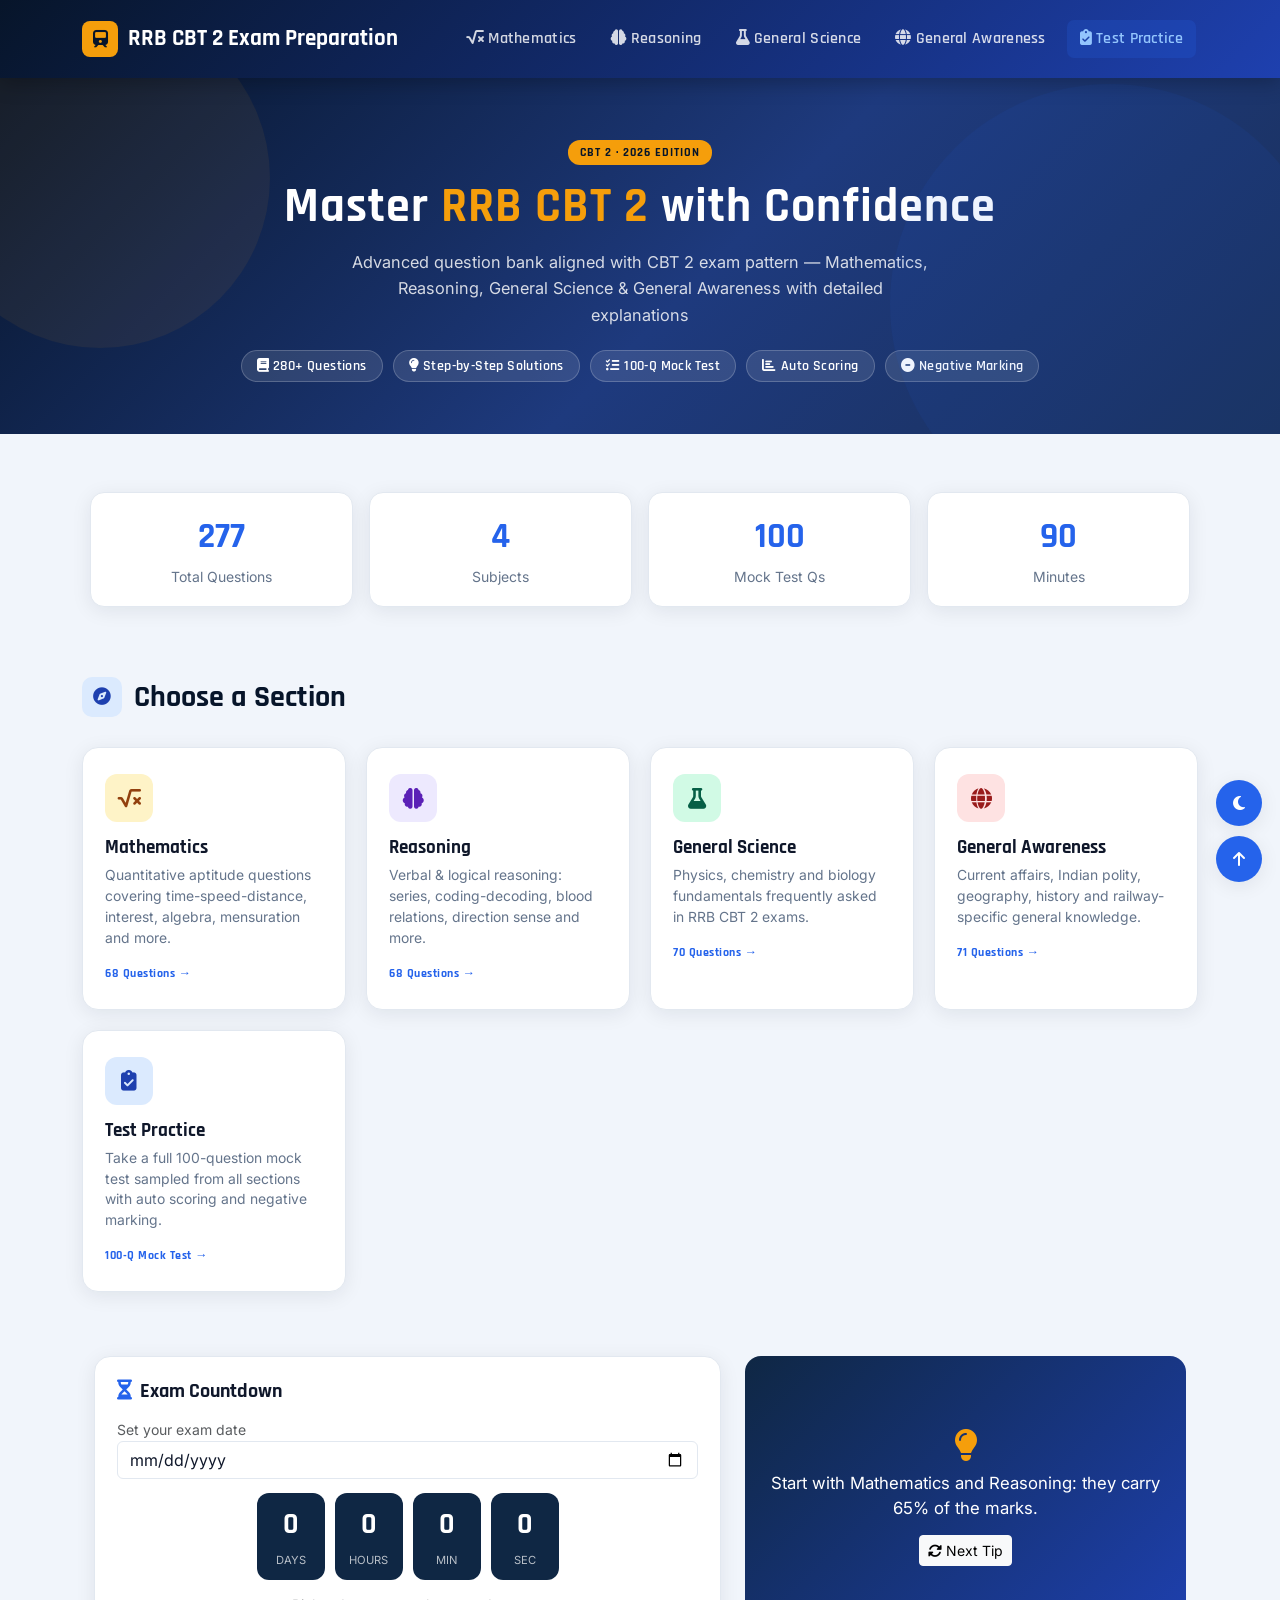
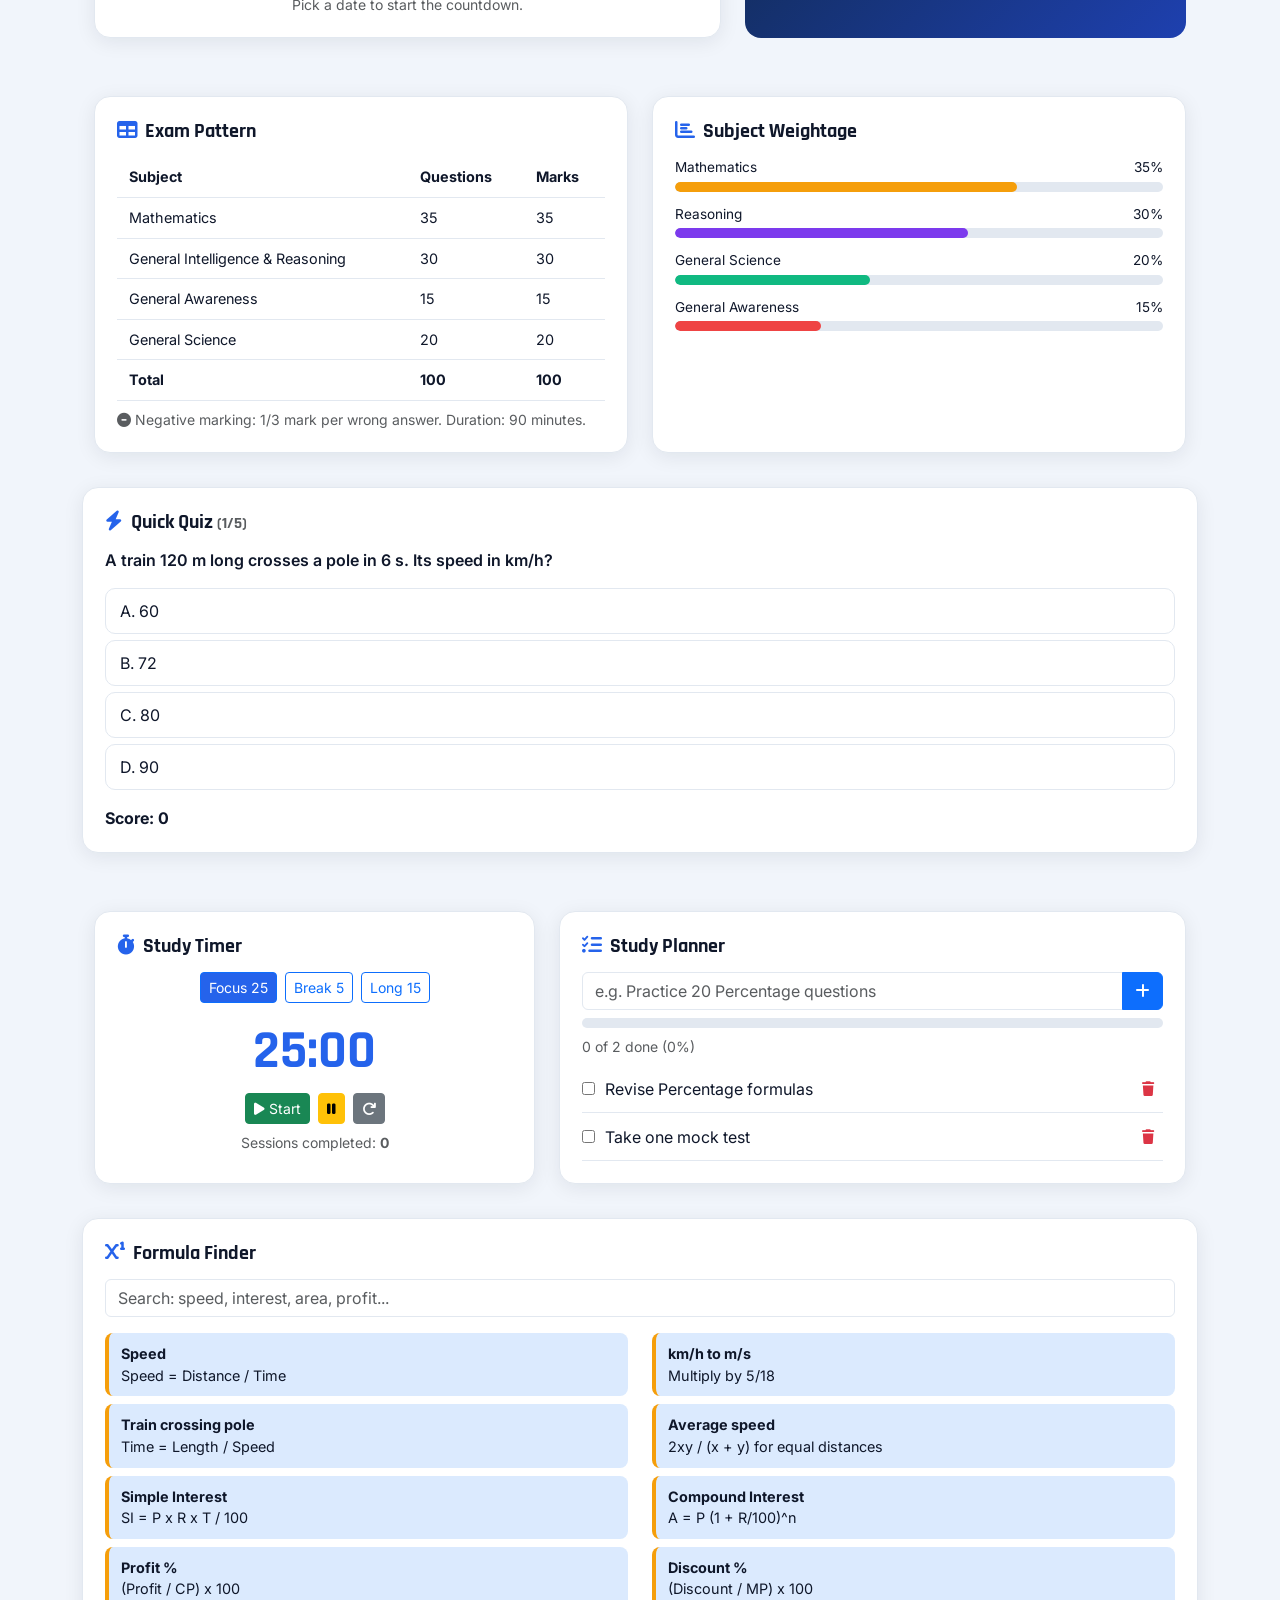
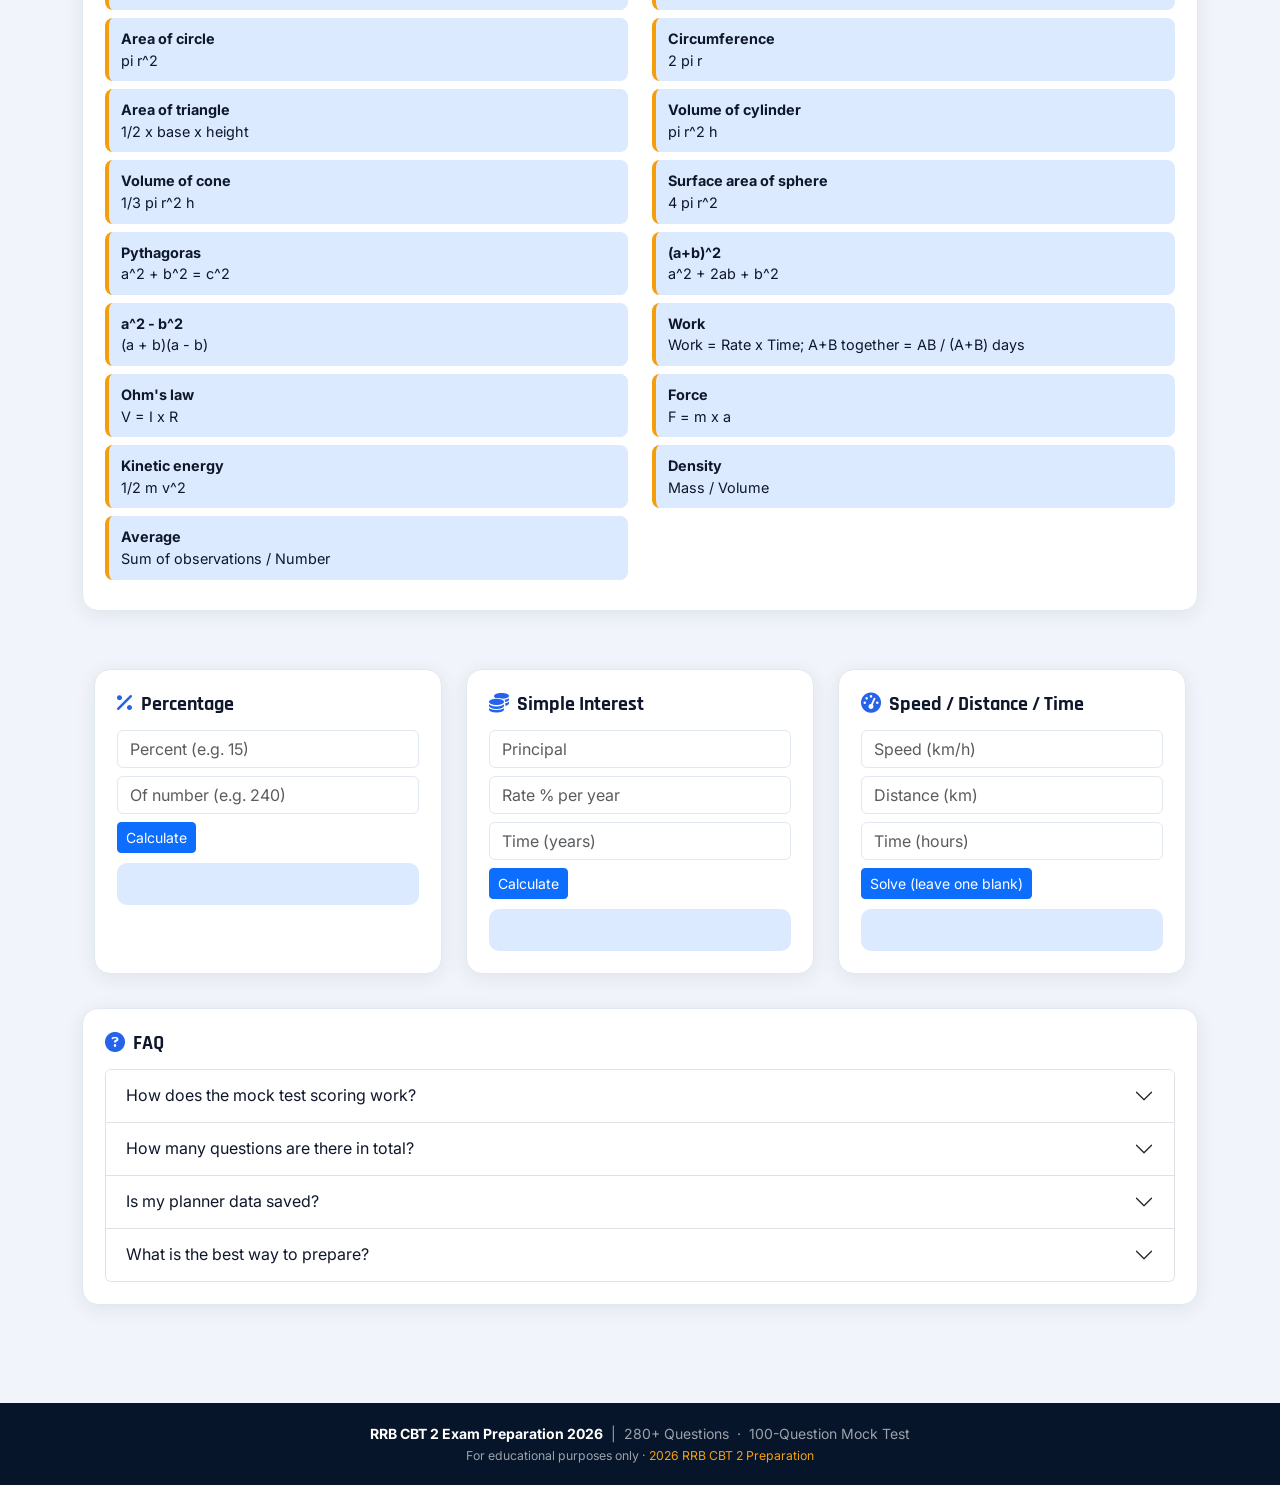
==== commit 50e39eeb: "Update index.html" ====
--- a/index.html
+++ b/index.html
@@ -9,7 +9,32 @@
     <link href="https://cdnjs.cloudflare.com/ajax/libs/font-awesome/6.4.0/css/all.min.css" rel="stylesheet" />
     <link href="style.css" rel="stylesheet" />
 
+    <!-- Ads Sense link -->
+    <meta name="google-adsense-account" content="ca-pub-1684242835147633">
+
     <style>
+        :root {
+            --card: #fff;
+            --border: #e2e8f0;
+            --text: #0f172a;
+            --muted: #64748b;
+            --bright: #2563eb;
+            --accent: #f59e0b;
+            --blue: #1e40af;
+            --light: #dbeafe;
+            --shadow: 0 4px 20px rgba(7, 21, 42, .08)
+        }
+
+        body.dark {
+            --card: #1e293b;
+            --border: #334155;
+            --text: #e2e8f0;
+            --muted: #94a3b8;
+            --light: #1e3a8a;
+            background: #0f172a;
+            color: #e2e8f0
+        }
+
         .home-grid {
             display: grid;
             grid-template-columns: repeat(auto-fit, minmax(230px, 1fr));
@@ -26,13 +51,13 @@
             text-decoration: none;
             color: var(--text);
             display: block;
-            transition: transform .18s, box-shadow .18s;
+            transition: transform .18s, box-shadow .18s
         }
 
         .home-card:hover {
             transform: translateY(-4px);
-            box-shadow: 0 10px 36px rgba(7, 21, 42, 0.16);
-            color: var(--text);
+            box-shadow: 0 10px 36px rgba(7, 21, 42, .16);
+            color: var(--text)
         }
 
         .home-card .hc-icon {
@@ -43,21 +68,21 @@
             align-items: center;
             justify-content: center;
             font-size: 1.3rem;
-            margin-bottom: 14px;
+            margin-bottom: 14px
         }
 
         .home-card h3 {
             font-family: 'Rajdhani', sans-serif;
             font-weight: 700;
             font-size: 1.2rem;
-            margin-bottom: 6px;
+            margin-bottom: 6px
         }
 
         .home-card p {
             font-size: .87rem;
             color: var(--muted);
             margin-bottom: 10px;
-            line-height: 1.5;
+            line-height: 1.5
         }
 
         .home-card .hc-count {
@@ -65,53 +90,293 @@
             font-weight: 700;
             font-size: .78rem;
             color: var(--bright);
-            letter-spacing: .5px;
+            letter-spacing: .5px
         }
 
         .home-card.test-card .hc-icon {
             background: #dbeafe;
             color: #1e40af
         }
+
+        /* New sections */
+        .panel {
+            background: var(--card);
+            border: 1px solid var(--border);
+            border-radius: 16px;
+            box-shadow: var(--shadow);
+            padding: 22px;
+            height: 100%;
+            color: var(--text)
+        }
+
+        .panel h4 {
+            font-family: 'Rajdhani', sans-serif;
+            font-weight: 700;
+            font-size: 1.25rem;
+            margin-bottom: 14px
+        }
+
+        .panel h4 i {
+            color: var(--bright);
+            margin-right: 8px
+        }
+
+        .sec-gap {
+            margin: 34px 0
+        }
+
+        .stat-box {
+            text-align: center;
+            padding: 18px 8px;
+            background: var(--card);
+            border: 1px solid var(--border);
+            border-radius: 14px;
+            box-shadow: var(--shadow);
+            color: var(--text)
+        }
+
+        .stat-box .num {
+            font-family: 'Rajdhani', sans-serif;
+            font-size: 2.2rem;
+            font-weight: 700;
+            color: var(--bright)
+        }
+
+        .stat-box small {
+            color: var(--muted)
+        }
+
+        .cd-row {
+            display: flex;
+            gap: 10px;
+            justify-content: center;
+            margin: 14px 0
+        }
+
+        .cd-box {
+            background: #0f2744;
+            color: #fff;
+            border-radius: 12px;
+            min-width: 68px;
+            padding: 10px 6px;
+            text-align: center
+        }
+
+        .cd-box b {
+            display: block;
+            font-family: 'Rajdhani', sans-serif;
+            font-size: 1.8rem
+        }
+
+        .cd-box span {
+            font-size: .7rem;
+            opacity: .7;
+            text-transform: uppercase
+        }
+
+        .bar-row {
+            margin-bottom: 12px
+        }
+
+        .bar-row .lbl {
+            display: flex;
+            justify-content: space-between;
+            font-size: .85rem;
+            margin-bottom: 4px
+        }
+
+        .bar-bg {
+            height: 10px;
+            background: var(--border);
+            border-radius: 6px;
+            overflow: hidden
+        }
+
+        .bar-fill {
+            height: 100%;
+            width: 0;
+            border-radius: 6px;
+            transition: width 1s ease
+        }
+
+        .pattern-table td,
+        .pattern-table th {
+            padding: 9px 12px;
+            border-bottom: 1px solid var(--border);
+            font-size: .9rem;
+            color: var(--text)
+        }
+
+        .pattern-table {
+            width: 100%
+        }
+
+        .opt {
+            display: block;
+            width: 100%;
+            text-align: left;
+            padding: 10px 14px;
+            margin: 6px 0;
+            border: 1px solid var(--border);
+            border-radius: 10px;
+            background: transparent;
+            color: var(--text);
+            transition: .15s
+        }
+
+        .opt:hover:not(:disabled) {
+            border-color: var(--bright);
+            background: var(--light)
+        }
+
+        .opt.right {
+            background: #d1fae5 !important;
+            border-color: #10b981;
+            color: #065f46
+        }
+
+        .opt.wrong {
+            background: #fee2e2 !important;
+            border-color: #ef4444;
+            color: #991b1b
+        }
+
+        .timer-big {
+            font-family: 'Rajdhani', sans-serif;
+            font-size: 3.4rem;
+            font-weight: 700;
+            text-align: center;
+            color: var(--bright)
+        }
+
+        .mode-btn.active {
+            background: var(--bright);
+            color: #fff
+        }
+
+        .formula-item {
+            padding: 10px 12px;
+            border-left: 4px solid var(--accent);
+            background: var(--light);
+            border-radius: 8px;
+            margin-bottom: 8px;
+            font-size: .9rem;
+            color: var(--text)
+        }
+
+        .formula-item b {
+            display: block
+        }
+
+        .todo-item {
+            display: flex;
+            align-items: center;
+            gap: 10px;
+            padding: 8px 0;
+            border-bottom: 1px solid var(--border);
+            color: var(--text)
+        }
+
+        .todo-item.done span {
+            text-decoration: line-through;
+            color: var(--muted)
+        }
+
+        .todo-item span {
+            flex: 1
+        }
+
+        .calc-out {
+            margin-top: 10px;
+            padding: 10px;
+            border-radius: 10px;
+            background: var(--light);
+            font-weight: 600;
+            color: var(--text);
+            min-height: 42px
+        }
+
+        .form-control,
+        .form-select {
+            background: var(--card);
+            color: var(--text);
+            border-color: var(--border)
+        }
+
+        .accordion-item,
+        .accordion-button {
+            background: var(--card) !important;
+            color: var(--text) !important
+        }
+
+        .fab {
+            position: fixed;
+            right: 18px;
+            bottom: 18px;
+            z-index: 99;
+            display: flex;
+            flex-direction: column;
+            gap: 10px
+        }
+
+        .fab button {
+            width: 46px;
+            height: 46px;
+            border-radius: 50%;
+            border: 0;
+            background: var(--bright);
+            color: #fff;
+            box-shadow: var(--shadow)
+        }
+
+        .tip-card {
+            background: linear-gradient(135deg, #0f2744, #1e40af);
+            color: #fff;
+            border-radius: 16px;
+            padding: 22px;
+            text-align: center
+        }
+
+        .tip-card p {
+            font-size: 1.05rem;
+            margin: 8px 0 14px
+        }
     </style>
-    
 </head>
 
 <body>
 
-    <!-- NAVBAR -->
     <nav class="navbar navbar-expand-lg main-navbar">
         <div class="container">
             <a class="navbar-brand" href="index.html">
-                <div class="brand-icon"><i class="fas fa-train"></i></div>
-                RRB CBT 2 Exam Preparation
+                <div class="brand-icon"><i class="fas fa-train"></i></div>RRB CBT 2 Exam Preparation
             </a>
-            <button class="navbar-toggler" type="button" data-bs-toggle="collapse" data-bs-target="#navMain">
-                <span class="navbar-toggler-icon"></span>
-            </button>
+            <button class="navbar-toggler" type="button" data-bs-toggle="collapse" data-bs-target="#navMain"><span
+                    class="navbar-toggler-icon"></span></button>
             <div class="collapse navbar-collapse justify-content-end" id="navMain">
                 <div class="navbar-nav gap-1">
-                    <a class="nav-btn" href="mathematics.html"><i class="fas fa-square-root-alt me-1"></i>Mathematics</a>
+                    <a class="nav-btn" href="mathematics.html"><i
+                            class="fas fa-square-root-alt me-1"></i>Mathematics</a>
                     <a class="nav-btn" href="reasoning.html"><i class="fas fa-brain me-1"></i>Reasoning</a>
                     <a class="nav-btn" href="general-science.html"><i class="fas fa-flask me-1"></i>General Science</a>
-                    <a class="nav-btn" href="general-awareness.html"><i class="fas fa-globe me-1"></i>General Awareness</a>
-                    <a class="nav-btn test-btn" href="test-practice.html"><i class="fas fa-clipboard-check me-1"></i>Test Practice</a>
+                    <a class="nav-btn" href="general-awareness.html"><i class="fas fa-globe me-1"></i>General
+                        Awareness</a>
+                    <a class="nav-btn test-btn" href="test-practice.html"><i
+                            class="fas fa-clipboard-check me-1"></i>Test Practice</a>
                 </div>
             </div>
         </div>
     </nav>
 
-    <!-- HERO -->
     <section class="hero" id="hero">
         <div class="container">
             <div class="cbt2-label">CBT 2 &middot; 2026 EDITION</div>
             <h1
                 style="font-family:'Rajdhani',sans-serif;font-size:clamp(1.9rem,5vw,3rem);font-weight:700;letter-spacing:1px;margin-bottom:13px">
-                Master <span style="color:var(--accent)">RRB CBT 2</span> with Confidence
-            </h1>
-            <p style="font-size:1.02rem;opacity:.82;max-width:580px;margin:0 auto;line-height:1.6">
-                Advanced question bank aligned with CBT 2 exam pattern &mdash; Mathematics, Reasoning, General Science &
-                General Awareness with detailed explanations
-            </p>
+                Master <span style="color:var(--accent)">RRB CBT 2</span> with Confidence</h1>
+            <p style="font-size:1.02rem;opacity:.82;max-width:580px;margin:0 auto;line-height:1.6">Advanced question
+                bank aligned with CBT 2 exam pattern &mdash; Mathematics, Reasoning, General Science &amp; General
+                Awareness with detailed explanations</p>
             <div class="hero-badge-row">
                 <span class="hbadge"><i class="fas fa-book me-1"></i>280+ Questions</span>
                 <span class="hbadge"><i class="fas fa-lightbulb me-1"></i>Step-by-Step Solutions</span>
@@ -122,46 +387,310 @@
         </div>
     </section>
 
-    <!-- HOME GRID -->
     <div class="container py-2">
+
+        <!-- 1. STATS -->
+        <div class="row g-3 sec-gap" id="stats">
+            <div class="col-6 col-md-3">
+                <div class="stat-box">
+                    <div class="num" data-to="277">0</div><small>Total Questions</small>
+                </div>
+            </div>
+            <div class="col-6 col-md-3">
+                <div class="stat-box">
+                    <div class="num" data-to="4">0</div><small>Subjects</small>
+                </div>
+            </div>
+            <div class="col-6 col-md-3">
+                <div class="stat-box">
+                    <div class="num" data-to="100">0</div><small>Mock Test Qs</small>
+                </div>
+            </div>
+            <div class="col-6 col-md-3">
+                <div class="stat-box">
+                    <div class="num" data-to="90">0</div><small>Minutes</small>
+                </div>
+            </div>
+        </div>
+
         <div class="sec-hdr">
             <div class="sec-title">
-                <div class="sec-icon" style="background:var(--light);color:var(--blue)"><i class="fas fa-compass"></i></div>
-                Choose a Section
+                <div class="sec-icon" style="background:var(--light);color:var(--blue)"><i class="fas fa-compass"></i>
+                </div>Choose a Section
             </div>
         </div>
         <div class="home-grid">
             <a class="home-card" href="mathematics.html">
-                <div class="hc-icon" style="background:#fef3c7;color:#92400e"><i class="fas fa-square-root-alt"></i></div>
+                <div class="hc-icon" style="background:#fef3c7;color:#92400e"><i class="fas fa-square-root-alt"></i>
+                </div>
                 <h3>Mathematics</h3>
-                <p>Quantitative aptitude questions covering time-speed-distance, interest, algebra, mensuration and more.</p>
-                <span class="hc-count">68 Questions &rarr;</span>
+                <p>Quantitative aptitude questions covering time-speed-distance, interest, algebra, mensuration and
+                    more.</p><span class="hc-count">68 Questions &rarr;</span>
             </a>
             <a class="home-card" href="reasoning.html">
                 <div class="hc-icon" style="background:#ede9fe;color:#5b21b6"><i class="fas fa-brain"></i></div>
                 <h3>Reasoning</h3>
-                <p>Verbal &amp; logical reasoning: series, coding-decoding, blood relations, direction sense and more.</p>
-                <span class="hc-count">68 Questions &rarr;</span>
+                <p>Verbal &amp; logical reasoning: series, coding-decoding, blood relations, direction sense and more.
+                </p><span class="hc-count">68 Questions &rarr;</span>
             </a>
             <a class="home-card" href="general-science.html">
                 <div class="hc-icon" style="background:#d1fae5;color:#065f46"><i class="fas fa-flask"></i></div>
                 <h3>General Science</h3>
-                <p>Physics, chemistry and biology fundamentals frequently asked in RRB CBT 2 exams.</p>
-                <span class="hc-count">70 Questions &rarr;</span>
+                <p>Physics, chemistry and biology fundamentals frequently asked in RRB CBT 2 exams.</p><span
+                    class="hc-count">70 Questions &rarr;</span>
             </a>
             <a class="home-card" href="general-awareness.html">
                 <div class="hc-icon" style="background:#fee2e2;color:#991b1b"><i class="fas fa-globe"></i></div>
                 <h3>General Awareness</h3>
-                <p>Current affairs, Indian polity, geography, history and railway-specific general knowledge.</p>
-                <span class="hc-count">71 Questions &rarr;</span>
+                <p>Current affairs, Indian polity, geography, history and railway-specific general knowledge.</p><span
+                    class="hc-count">71 Questions &rarr;</span>
             </a>
             <a class="home-card test-card" href="test-practice.html">
                 <div class="hc-icon"><i class="fas fa-clipboard-check"></i></div>
                 <h3>Test Practice</h3>
-                <p>Take a full 100-question mock test sampled from all sections with auto scoring and negative marking.</p>
-                <span class="hc-count">100-Q Mock Test &rarr;</span>
+                <p>Take a full 100-question mock test sampled from all sections with auto scoring and negative marking.
+                </p><span class="hc-count">100-Q Mock Test &rarr;</span>
             </a>
         </div>
+
+        <!-- 2 & 3. COUNTDOWN + TIP -->
+        <div class="row g-4 sec-gap">
+            <div class="col-lg-7">
+                <div class="panel" id="countdown">
+                    <h4><i class="fas fa-hourglass-half"></i>Exam Countdown</h4>
+                    <label class="small text-muted">Set your exam date</label>
+                    <input type="date" id="examDate" class="form-control mb-2" />
+                    <div class="cd-row">
+                        <div class="cd-box"><b id="cdD">0</b><span>Days</span></div>
+                        <div class="cd-box"><b id="cdH">0</b><span>Hours</span></div>
+                        <div class="cd-box"><b id="cdM">0</b><span>Min</span></div>
+                        <div class="cd-box"><b id="cdS">0</b><span>Sec</span></div>
+                    </div>
+                    <div class="text-center small text-muted" id="cdMsg">Pick a date to start the countdown.</div>
+                </div>
+            </div>
+            <div class="col-lg-5">
+                <div class="tip-card h-100 d-flex flex-column justify-content-center">
+                    <div><i class="fas fa-lightbulb fa-2x" style="color:var(--accent)"></i></div>
+                    <p id="tipText"></p>
+                    <div><button class="btn btn-sm btn-light" id="tipBtn"><i class="fas fa-sync-alt me-1"></i>Next
+                            Tip</button></div>
+                </div>
+            </div>
+        </div>
+
+        <!-- 4 & 5. PATTERN + WEIGHTAGE -->
+        <div class="row g-4 sec-gap">
+            <div class="col-lg-6">
+                <div class="panel">
+                    <h4><i class="fas fa-table"></i>Exam Pattern</h4>
+                    <table class="pattern-table">
+                        <tr>
+                            <th>Subject</th>
+                            <th>Questions</th>
+                            <th>Marks</th>
+                        </tr>
+                        <tr>
+                            <td>Mathematics</td>
+                            <td>35</td>
+                            <td>35</td>
+                        </tr>
+                        <tr>
+                            <td>General Intelligence &amp; Reasoning</td>
+                            <td>30</td>
+                            <td>30</td>
+                        </tr>
+                        <tr>
+                            <td>General Awareness</td>
+                            <td>15</td>
+                            <td>15</td>
+                        </tr>
+                        <tr>
+                            <td>General Science</td>
+                            <td>20</td>
+                            <td>20</td>
+                        </tr>
+                        <tr>
+                            <td><b>Total</b></td>
+                            <td><b>100</b></td>
+                            <td><b>100</b></td>
+                        </tr>
+                    </table>
+                    <div class="small text-muted mt-2"><i class="fas fa-minus-circle me-1"></i>Negative marking: 1/3
+                        mark per wrong answer. Duration: 90 minutes.</div>
+                </div>
+            </div>
+            <div class="col-lg-6">
+                <div class="panel" id="weightage">
+                    <h4><i class="fas fa-chart-bar"></i>Subject Weightage</h4>
+                    <div class="bar-row">
+                        <div class="lbl"><span>Mathematics</span><span>35%</span></div>
+                        <div class="bar-bg">
+                            <div class="bar-fill" data-w="35" style="background:#f59e0b"></div>
+                        </div>
+                    </div>
+                    <div class="bar-row">
+                        <div class="lbl"><span>Reasoning</span><span>30%</span></div>
+                        <div class="bar-bg">
+                            <div class="bar-fill" data-w="30" style="background:#7c3aed"></div>
+                        </div>
+                    </div>
+                    <div class="bar-row">
+                        <div class="lbl"><span>General Science</span><span>20%</span></div>
+                        <div class="bar-bg">
+                            <div class="bar-fill" data-w="20" style="background:#10b981"></div>
+                        </div>
+                    </div>
+                    <div class="bar-row">
+                        <div class="lbl"><span>General Awareness</span><span>15%</span></div>
+                        <div class="bar-bg">
+                            <div class="bar-fill" data-w="15" style="background:#ef4444"></div>
+                        </div>
+                    </div>
+                </div>
+            </div>
+        </div>
+
+        <!-- 6. QUICK QUIZ -->
+        <div class="sec-gap">
+            <div class="panel" id="quiz">
+                <h4><i class="fas fa-bolt"></i>Quick Quiz <small class="text-muted fs-6" id="qProg"></small></h4>
+                <div id="qBody"></div>
+                <div class="mt-3 d-flex justify-content-between align-items-center">
+                    <span class="fw-bold" id="qScore"></span>
+                    <button class="btn btn-primary btn-sm" id="qNext" style="display:none">Next <i
+                            class="fas fa-arrow-right"></i></button>
+                </div>
+            </div>
+        </div>
+
+        <!-- 7 & 8. POMODORO + CHECKLIST -->
+        <div class="row g-4 sec-gap">
+            <div class="col-lg-5">
+                <div class="panel">
+                    <h4><i class="fas fa-stopwatch"></i>Study Timer</h4>
+                    <div class="d-flex gap-2 justify-content-center mb-2">
+                        <button class="btn btn-outline-primary btn-sm mode-btn active" data-min="25">Focus 25</button>
+                        <button class="btn btn-outline-primary btn-sm mode-btn" data-min="5">Break 5</button>
+                        <button class="btn btn-outline-primary btn-sm mode-btn" data-min="15">Long 15</button>
+                    </div>
+                    <div class="timer-big" id="tm">25:00</div>
+                    <div class="d-flex gap-2 justify-content-center">
+                        <button class="btn btn-success btn-sm" id="tmStart"><i class="fas fa-play"></i> Start</button>
+                        <button class="btn btn-warning btn-sm" id="tmPause"><i class="fas fa-pause"></i></button>
+                        <button class="btn btn-secondary btn-sm" id="tmReset"><i class="fas fa-redo"></i></button>
+                    </div>
+                    <div class="text-center small text-muted mt-2">Sessions completed: <b id="tmCount">0</b></div>
+                </div>
+            </div>
+            <div class="col-lg-7">
+                <div class="panel">
+                    <h4><i class="fas fa-list-check"></i>Study Planner</h4>
+                    <div class="input-group mb-2">
+                        <input type="text" id="todoIn" class="form-control"
+                            placeholder="e.g. Practice 20 Percentage questions" />
+                        <button class="btn btn-primary" id="todoAdd"><i class="fas fa-plus"></i></button>
+                    </div>
+                    <div class="bar-bg mb-2">
+                        <div class="bar-fill" id="todoBar" style="background:#10b981;width:0"></div>
+                    </div>
+                    <div class="small text-muted mb-2" id="todoStat"></div>
+                    <div id="todoList" style="max-height:230px;overflow:auto"></div>
+                </div>
+            </div>
+        </div>
+
+        <!-- 9. FORMULAS -->
+        <div class="sec-gap">
+            <div class="panel">
+                <h4><i class="fas fa-superscript"></i>Formula Finder</h4>
+                <input type="text" id="fSearch" class="form-control mb-3"
+                    placeholder="Search: speed, interest, area, profit..." />
+                <div class="row" id="fList"></div>
+            </div>
+        </div>
+
+        <!-- 10. CALCULATORS -->
+        <div class="row g-4 sec-gap">
+            <div class="col-md-4">
+                <div class="panel">
+                    <h4><i class="fas fa-percent"></i>Percentage</h4>
+                    <input type="number" id="pA" class="form-control mb-2" placeholder="Percent (e.g. 15)" />
+                    <input type="number" id="pB" class="form-control mb-2" placeholder="Of number (e.g. 240)" />
+                    <button class="btn btn-primary btn-sm" id="pGo">Calculate</button>
+                    <div class="calc-out" id="pOut"></div>
+                </div>
+            </div>
+            <div class="col-md-4">
+                <div class="panel">
+                    <h4><i class="fas fa-coins"></i>Simple Interest</h4>
+                    <input type="number" id="siP" class="form-control mb-2" placeholder="Principal" />
+                    <input type="number" id="siR" class="form-control mb-2" placeholder="Rate % per year" />
+                    <input type="number" id="siT" class="form-control mb-2" placeholder="Time (years)" />
+                    <button class="btn btn-primary btn-sm" id="siGo">Calculate</button>
+                    <div class="calc-out" id="siOut"></div>
+                </div>
+            </div>
+            <div class="col-md-4">
+                <div class="panel">
+                    <h4><i class="fas fa-gauge-high"></i>Speed / Distance / Time</h4>
+                    <input type="number" id="sdS" class="form-control mb-2" placeholder="Speed (km/h)" />
+                    <input type="number" id="sdD" class="form-control mb-2" placeholder="Distance (km)" />
+                    <input type="number" id="sdT" class="form-control mb-2" placeholder="Time (hours)" />
+                    <button class="btn btn-primary btn-sm" id="sdGo">Solve (leave one blank)</button>
+                    <div class="calc-out" id="sdOut"></div>
+                </div>
+            </div>
+        </div>
+
+        <!-- 11. FAQ -->
+        <div class="sec-gap">
+            <div class="panel">
+                <h4><i class="fas fa-circle-question"></i>FAQ</h4>
+                <div class="accordion" id="faq">
+                    <div class="accordion-item">
+                        <h2 class="accordion-header"><button class="accordion-button collapsed"
+                                data-bs-toggle="collapse" data-bs-target="#f1">How does the mock test scoring
+                                work?</button></h2>
+                        <div id="f1" class="accordion-collapse collapse" data-bs-parent="#faq">
+                            <div class="accordion-body">Each correct answer gives 1 mark and each wrong answer deducts
+                                1/3 mark. Unattempted questions carry no penalty.</div>
+                        </div>
+                    </div>
+                    <div class="accordion-item">
+                        <h2 class="accordion-header"><button class="accordion-button collapsed"
+                                data-bs-toggle="collapse" data-bs-target="#f2">How many questions are there in
+                                total?</button></h2>
+                        <div id="f2" class="accordion-collapse collapse" data-bs-parent="#faq">
+                            <div class="accordion-body">The bank has 277 questions across four subjects, and the mock
+                                test samples 100 of them.</div>
+                        </div>
+                    </div>
+                    <div class="accordion-item">
+                        <h2 class="accordion-header"><button class="accordion-button collapsed"
+                                data-bs-toggle="collapse" data-bs-target="#f3">Is my planner data saved?</button></h2>
+                        <div id="f3" class="accordion-collapse collapse" data-bs-parent="#faq">
+                            <div class="accordion-body">Yes, your exam date, planner tasks and theme are stored in your
+                                own browser, so they stay after you refresh.</div>
+                        </div>
+                    </div>
+                    <div class="accordion-item">
+                        <h2 class="accordion-header"><button class="accordion-button collapsed"
+                                data-bs-toggle="collapse" data-bs-target="#f4">What is the best way to prepare?</button>
+                        </h2>
+                        <div id="f4" class="accordion-collapse collapse" data-bs-parent="#faq">
+                            <div class="accordion-body">Learn formulas first, practise subject-wise, then attempt full
+                                mock tests every week and review each mistake.</div>
+                        </div>
+                    </div>
+                </div>
+            </div>
+        </div>
+    </div>
+
+    <div class="fab">
+        <button id="themeBtn" title="Dark mode"><i class="fas fa-moon"></i></button>
+        <button id="topBtn" title="Top"><i class="fas fa-arrow-up"></i></button>
     </div>
 
     <footer class="main-footer">
@@ -173,7 +702,167 @@
     </footer>
 
     <script src="https://cdnjs.cloudflare.com/ajax/libs/bootstrap/5.3.2/js/bootstrap.bundle.min.js"></script>
-
+    <script async src="https://pagead2.googlesyndication.com/pagead/js/adsbygoogle.js?client=ca-pub-1684242835147633"
+     crossorigin="anonymous"></script>
+     
+    <script>
+        const $ = id => document.getElementById(id);
+        const store = {
+            get(k, d) { try { const v = localStorage.getItem(k); return v ? JSON.parse(v) : d; } catch (e) { return d; } },
+            set(k, v) { try { localStorage.setItem(k, JSON.stringify(v)); } catch (e) { } }
+        };
+
+        /* ---------- Animated counters + weightage bars ---------- */
+        const io = new IntersectionObserver(es => es.forEach(e => {
+            if (!e.isIntersecting) return;
+            e.target.querySelectorAll('[data-to]').forEach(n => {
+                const to = +n.dataset.to; let c = 0; const step = Math.max(1, Math.ceil(to / 50));
+                const t = setInterval(() => { c = Math.min(to, c + step); n.textContent = c; if (c >= to) clearInterval(t); }, 25);
+            });
+            e.target.querySelectorAll('[data-w]').forEach(b => b.style.width = b.dataset.w * 2 + '%');
+            io.unobserve(e.target);
+        }), { threshold: .3 });
+        io.observe($('stats')); io.observe($('weightage'));
+
+        /* ---------- Tips ---------- */
+        const tips = [
+            "Start with Mathematics and Reasoning: they carry 65% of the marks.",
+            "Revise formulas daily for 15 minutes; speed beats everything in CBT.",
+            "Attempt one full mock every weekend and analyse every wrong answer.",
+            "General Science is mostly Class 9-10 NCERT. Read it twice.",
+            "Skip a question after 60 seconds. Come back if time remains.",
+            "Remember 1/3 negative marking: guess only when you can eliminate two options.",
+            "Sleep 7 hours before exam day. A tired mind loses marks."
+        ];
+        let tipI = 0;
+        function showTip() { $('tipText').textContent = tips[tipI++ % tips.length]; }
+        $('tipBtn').onclick = showTip; showTip();
+
+        /* ---------- Countdown ---------- */
+        let examDate = store.get('examDate', '');
+        $('examDate').value = examDate;
+        $('examDate').onchange = e => { examDate = e.target.value; store.set('examDate', examDate); tickCd(); };
+        function tickCd() {
+            if (!examDate) { return; }
+            const diff = new Date(examDate + 'T09:00:00') - new Date();
+            if (diff <= 0) { ['D', 'H', 'M', 'S'].forEach(k => $('cd' + k).textContent = 0); $('cdMsg').textContent = 'Exam date has arrived or passed.'; return; }
+            $('cdD').textContent = Math.floor(diff / 864e5);
+            $('cdH').textContent = Math.floor(diff % 864e5 / 36e5);
+            $('cdM').textContent = Math.floor(diff % 36e5 / 6e4);
+            $('cdS').textContent = Math.floor(diff % 6e4 / 1e3);
+            $('cdMsg').textContent = 'Keep going. Every day counts!';
+        }
+        setInterval(tickCd, 1000); tickCd();
+
+        /* ---------- Quick Quiz ---------- */
+        const QS = [
+            { q: "A train 120 m long crosses a pole in 6 s. Its speed in km/h?", o: ["60", "72", "80", "90"], a: 1 },
+            { q: "Next in series: 2, 6, 12, 20, ?", o: ["28", "30", "32", "36"], a: 1 },
+            { q: "SI unit of force?", o: ["Joule", "Watt", "Newton", "Pascal"], a: 2 },
+            { q: "Which gas is most abundant in the atmosphere?", o: ["Oxygen", "Nitrogen", "Argon", "CO2"], a: 1 },
+            { q: "15% of 240 = ?", o: ["32", "34", "36", "38"], a: 2 },
+            { q: "If A is B's brother and B is C's mother, A is C's?", o: ["Father", "Uncle", "Brother", "Grandfather"], a: 1 },
+            { q: "Headquarters of Indian Railways is in?", o: ["Mumbai", "Kolkata", "New Delhi", "Chennai"], a: 2 },
+            { q: "Chemical formula of common salt?", o: ["NaCl", "KCl", "CaCl2", "NaOH"], a: 0 },
+            { q: "Simple interest on 1000 at 5% for 3 years?", o: ["100", "125", "150", "175"], a: 2 },
+            { q: "Vitamin deficiency causing night blindness?", o: ["A", "B", "C", "D"], a: 0 }
+        ];
+        let qi = 0, qs = 0, qOrder = [];
+        function startQuiz() { qOrder = QS.map((_, i) => i).sort(() => Math.random() - .5).slice(0, 5); qi = 0; qs = 0; renderQ(); }
+        function renderQ() {
+            if (qi >= qOrder.length) {
+                $('qBody').innerHTML = `<div class="text-center py-3"><h3>Score: ${qs} / ${qOrder.length}</h3><p class="text-muted">${qs >= 4 ? 'Excellent!' : qs >= 3 ? 'Good, keep practising.' : 'Needs more practice.'}</p><button class="btn btn-primary" id="qAgain">Try Again</button></div>`;
+                $('qAgain').onclick = startQuiz; $('qNext').style.display = 'none'; $('qProg').textContent = ''; return;
+            }
+            const q = QS[qOrder[qi]];
+            $('qProg').textContent = `(${qi + 1}/${qOrder.length})`;
+            $('qScore').textContent = 'Score: ' + qs;
+            $('qNext').style.display = 'none';
+            $('qBody').innerHTML = `<p class="fw-semibold">${q.q}</p>` + q.o.map((t, i) => `<button class="opt" data-i="${i}">${String.fromCharCode(65 + i)}. ${t}</button>`).join('');
+            document.querySelectorAll('#qBody .opt').forEach(b => b.onclick = () => {
+                const pick = +b.dataset.i;
+                document.querySelectorAll('#qBody .opt').forEach(x => { x.disabled = true; if (+x.dataset.i === q.a) x.classList.add('right'); });
+                if (pick === q.a) qs++; else b.classList.add('wrong');
+                $('qScore').textContent = 'Score: ' + qs; $('qNext').style.display = 'inline-block';
+            });
+        }
+        $('qNext').onclick = () => { qi++; renderQ(); };
+        startQuiz();
+
+        /* ---------- Pomodoro ---------- */
+        let secs = 1500, timer = null, sessions = store.get('sessions', 0);
+        $('tmCount').textContent = sessions;
+        function drawTm() { $('tm').textContent = String(Math.floor(secs / 60)).padStart(2, '0') + ':' + String(secs % 60).padStart(2, '0'); }
+        document.querySelectorAll('.mode-btn').forEach(b => b.onclick = () => {
+            document.querySelectorAll('.mode-btn').forEach(x => x.classList.remove('active')); b.classList.add('active');
+            clearInterval(timer); timer = null; secs = +b.dataset.min * 60; drawTm();
+        });
+        $('tmStart').onclick = () => {
+            if (timer) return;
+            timer = setInterval(() => {
+                secs--; drawTm();
+                if (secs <= 0) { clearInterval(timer); timer = null; sessions++; store.set('sessions', sessions); $('tmCount').textContent = sessions; alert('Time is up!'); }
+            }, 1000);
+        };
+        $('tmPause').onclick = () => { clearInterval(timer); timer = null; };
+        $('tmReset').onclick = () => { clearInterval(timer); timer = null; secs = +document.querySelector('.mode-btn.active').dataset.min * 60; drawTm(); };
+
+        /* ---------- Study planner ---------- */
+        let todos = store.get('todos', [{ t: 'Revise Percentage formulas', d: false }, { t: 'Take one mock test', d: false }]);
+        function renderTodos() {
+            $('todoList').innerHTML = todos.map((x, i) => `<div class="todo-item ${x.d ? 'done' : ''}"><input type="checkbox" ${x.d ? 'checked' : ''} data-c="${i}"><span>${x.t.replace(/</g, '&lt;')}</span><button class="btn btn-sm text-danger" data-x="${i}"><i class="fas fa-trash"></i></button></div>`).join('') || '<div class="text-muted small">No tasks yet.</div>';
+            const done = todos.filter(x => x.d).length, pct = todos.length ? Math.round(done / todos.length * 100) : 0;
+            $('todoBar').style.width = pct + '%'; $('todoStat').textContent = `${done} of ${todos.length} done (${pct}%)`;
+            document.querySelectorAll('[data-c]').forEach(c => c.onchange = () => { todos[+c.dataset.c].d = c.checked; store.set('todos', todos); renderTodos(); });
+            document.querySelectorAll('[data-x]').forEach(c => c.onclick = () => { todos.splice(+c.dataset.x, 1); store.set('todos', todos); renderTodos(); });
+        }
+        function addTodo() { const v = $('todoIn').value.trim(); if (!v) return; todos.push({ t: v, d: false }); store.set('todos', todos); $('todoIn').value = ''; renderTodos(); }
+        $('todoAdd').onclick = addTodo; $('todoIn').onkeydown = e => { if (e.key === 'Enter') addTodo(); };
+        renderTodos();
+
+        /* ---------- Formula finder ---------- */
+        const F = [
+            ["Speed", "Speed = Distance / Time"], ["km/h to m/s", "Multiply by 5/18"], ["Train crossing pole", "Time = Length / Speed"],
+            ["Average speed", "2xy / (x + y) for equal distances"], ["Simple Interest", "SI = P x R x T / 100"],
+            ["Compound Interest", "A = P (1 + R/100)^n"], ["Profit %", "(Profit / CP) x 100"], ["Discount %", "(Discount / MP) x 100"],
+            ["Area of circle", "pi r^2"], ["Circumference", "2 pi r"], ["Area of triangle", "1/2 x base x height"],
+            ["Volume of cylinder", "pi r^2 h"], ["Volume of cone", "1/3 pi r^2 h"], ["Surface area of sphere", "4 pi r^2"],
+            ["Pythagoras", "a^2 + b^2 = c^2"], ["(a+b)^2", "a^2 + 2ab + b^2"], ["a^2 - b^2", "(a + b)(a - b)"],
+            ["Work", "Work = Rate x Time; A+B together = AB / (A+B) days"], ["Ohm's law", "V = I x R"], ["Force", "F = m x a"],
+            ["Kinetic energy", "1/2 m v^2"], ["Density", "Mass / Volume"], ["Average", "Sum of observations / Number"]
+        ];
+        function drawF(q = '') {
+            const r = F.filter(x => (x[0] + x[1]).toLowerCase().includes(q.toLowerCase()));
+            $('fList').innerHTML = r.map(x => `<div class="col-md-6"><div class="formula-item"><b>${x[0]}</b>${x[1]}</div></div>`).join('') || '<div class="text-muted">No formula found.</div>';
+        }
+        $('fSearch').oninput = e => drawF(e.target.value); drawF();
+
+        /* ---------- Calculators ---------- */
+        const num = id => parseFloat($(id).value);
+        $('pGo').onclick = () => {
+            const a = num('pA'), b = num('pB');
+            $('pOut').textContent = isNaN(a) || isNaN(b) ? 'Enter both values.' : `${a}% of ${b} = ${(a * b / 100).toFixed(2)}`;
+        };
+        $('siGo').onclick = () => {
+            const p = num('siP'), r = num('siR'), t = num('siT');
+            if ([p, r, t].some(isNaN)) return $('siOut').textContent = 'Fill all fields.';
+            const si = p * r * t / 100, ci = p * Math.pow(1 + r / 100, t) - p;
+            $('siOut').innerHTML = `SI = ${si.toFixed(2)}<br>CI = ${ci.toFixed(2)}<br>Amount (SI) = ${(p + si).toFixed(2)}`;
+        };
+        $('sdGo').onclick = () => {
+            const s = num('sdS'), d = num('sdD'), t = num('sdT'), blank = [s, d, t].filter(isNaN).length;
+            if (blank !== 1) return $('sdOut').textContent = 'Leave exactly one field blank.';
+            if (isNaN(s)) $('sdOut').textContent = `Speed = ${(d / t).toFixed(2)} km/h`;
+            else if (isNaN(d)) $('sdOut').textContent = `Distance = ${(s * t).toFixed(2)} km`;
+            else $('sdOut').textContent = `Time = ${(d / s).toFixed(2)} hours`;
+        };
+
+        /* ---------- Theme + back to top ---------- */
+        function setTheme(d) { document.body.classList.toggle('dark', d); $('themeBtn').innerHTML = d ? '<i class="fas fa-sun"></i>' : '<i class="fas fa-moon"></i>'; store.set('dark', d); }
+        $('themeBtn').onclick = () => setTheme(!document.body.classList.contains('dark'));
+        setTheme(store.get('dark', false));
+        $('topBtn').onclick = () => window.scrollTo({ top: 0, behavior: 'smooth' });
+    </script>
 </body>
 
 </html>
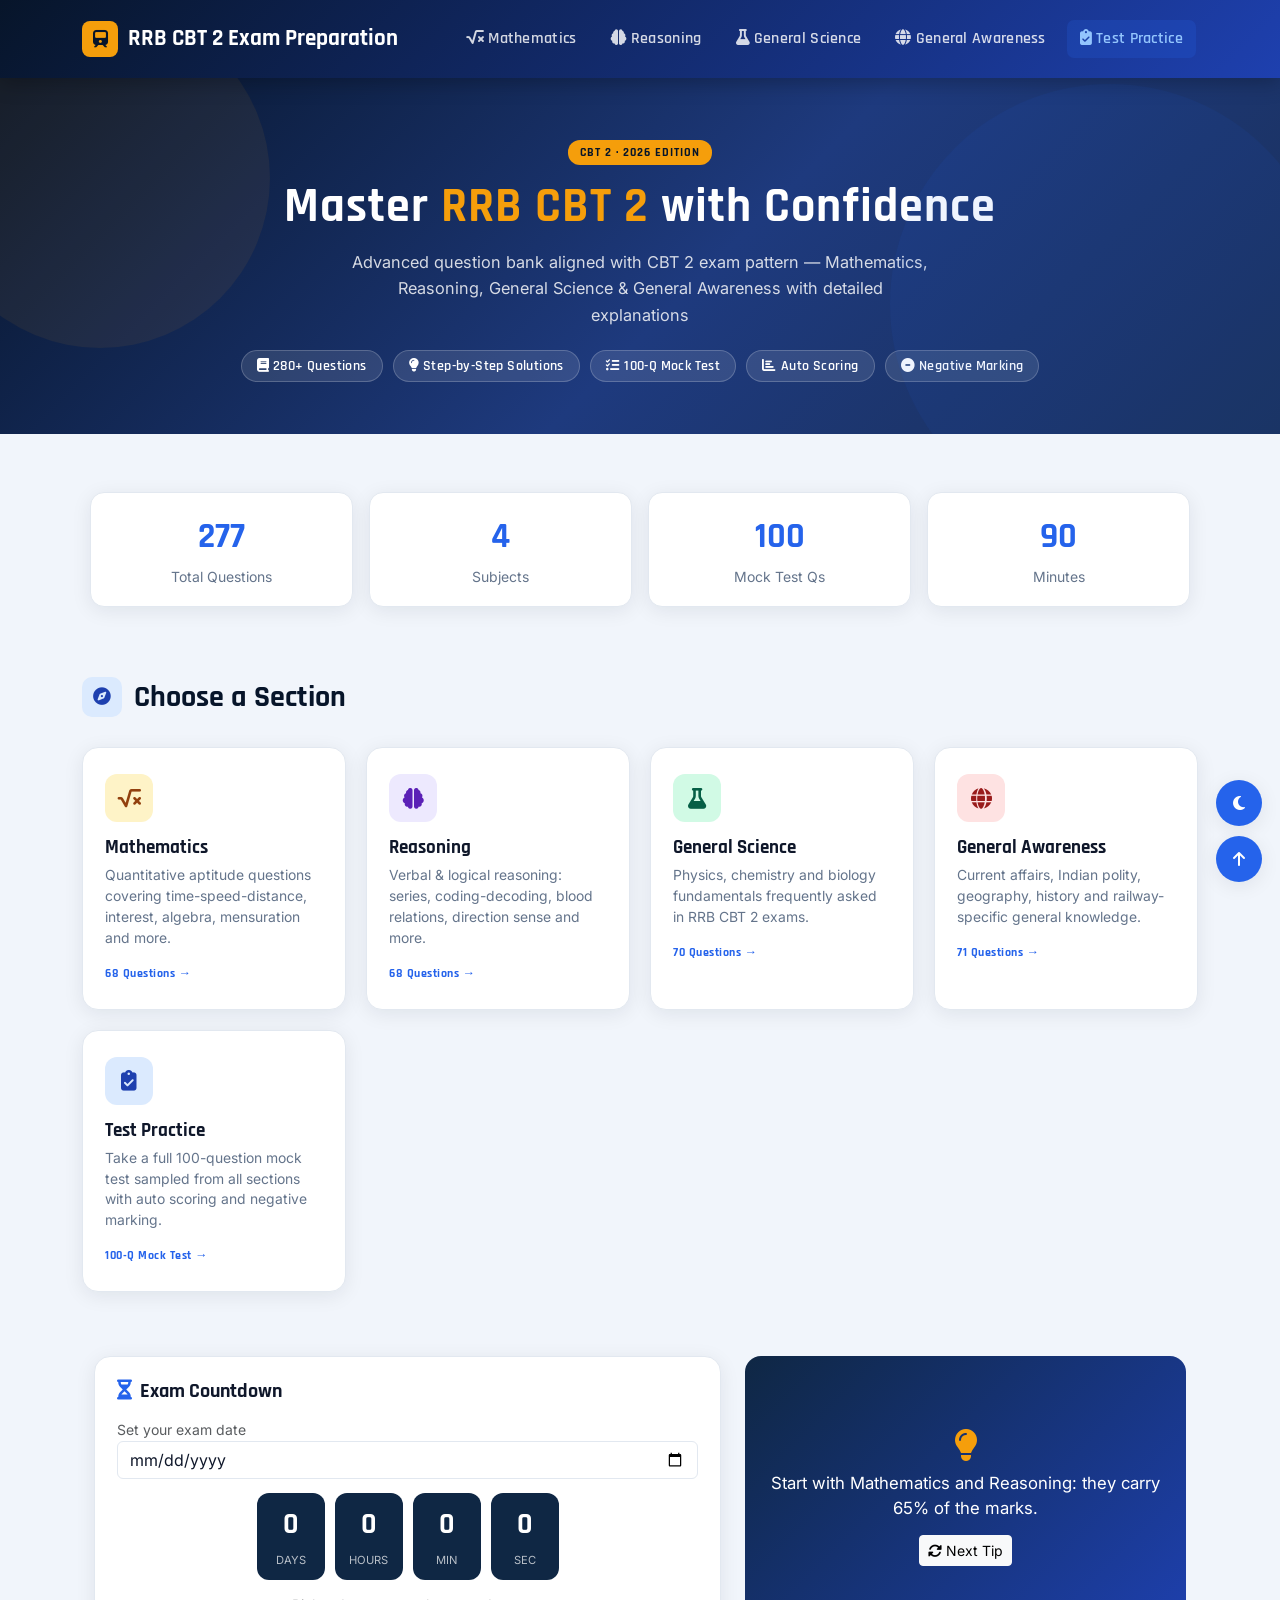
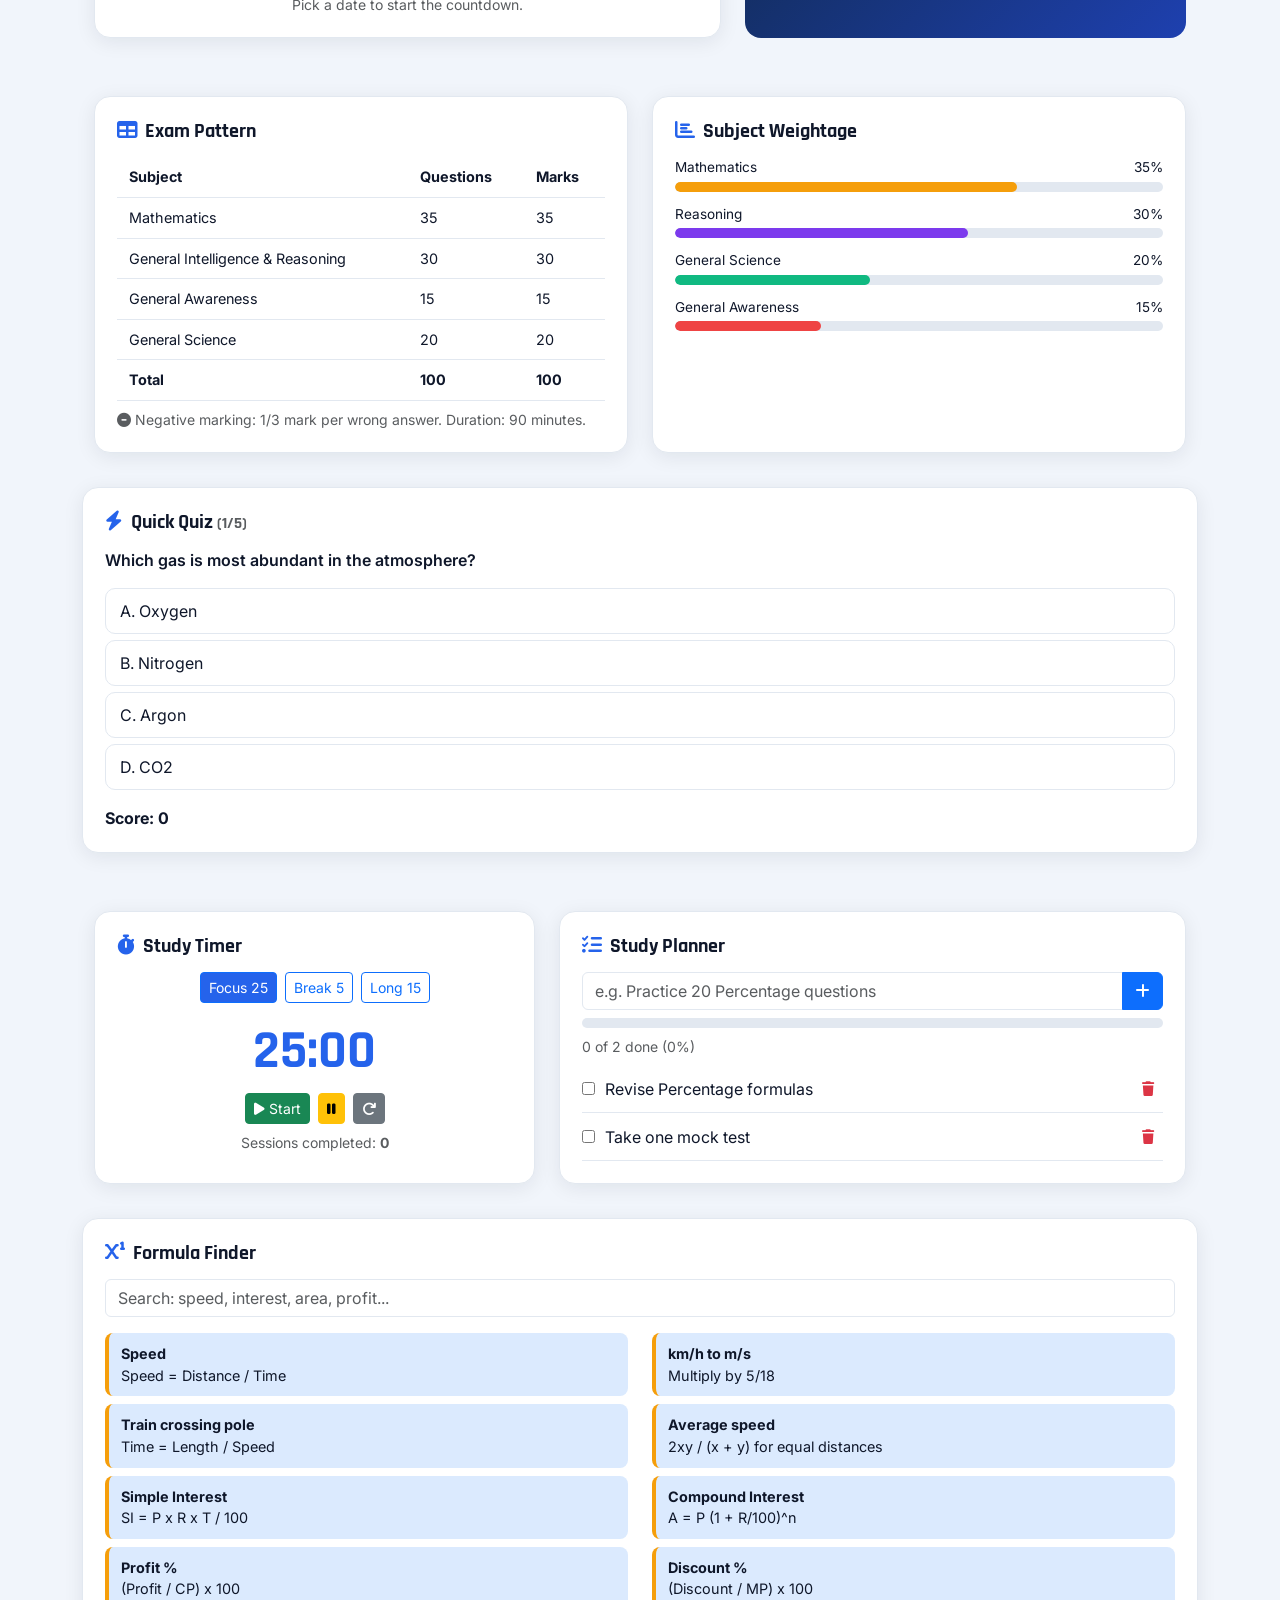
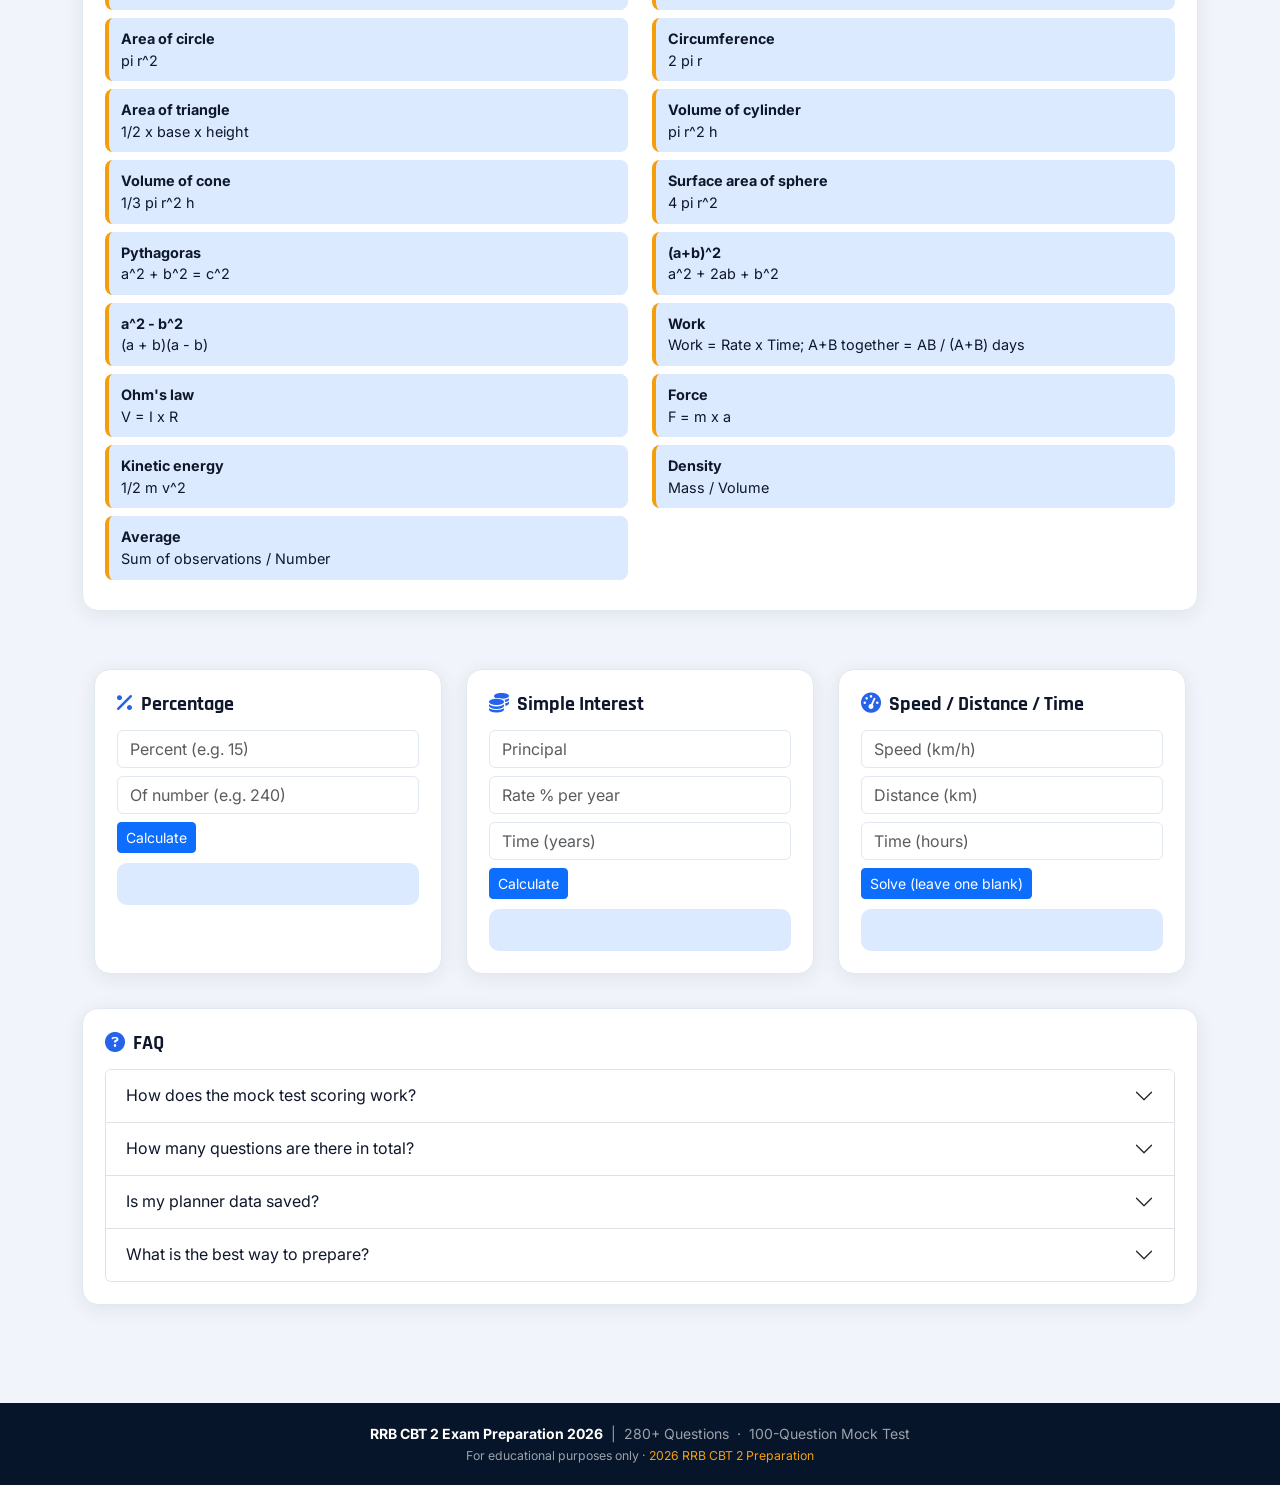
==== commit 7d0d5336: "Update index.html" ====
--- a/index.html
+++ b/index.html
@@ -11,6 +11,9 @@
 
     <!-- Ads Sense link -->
     <meta name="google-adsense-account" content="ca-pub-1684242835147633">
+
+    <!-- Google Search Console link -->
+    <meta name="google-site-verification" content="H7gB5AGytu3hASQ3pwpH16zcMU7SUrdKjeU1gX_VIaM" />
 
     <style>
         :root {
